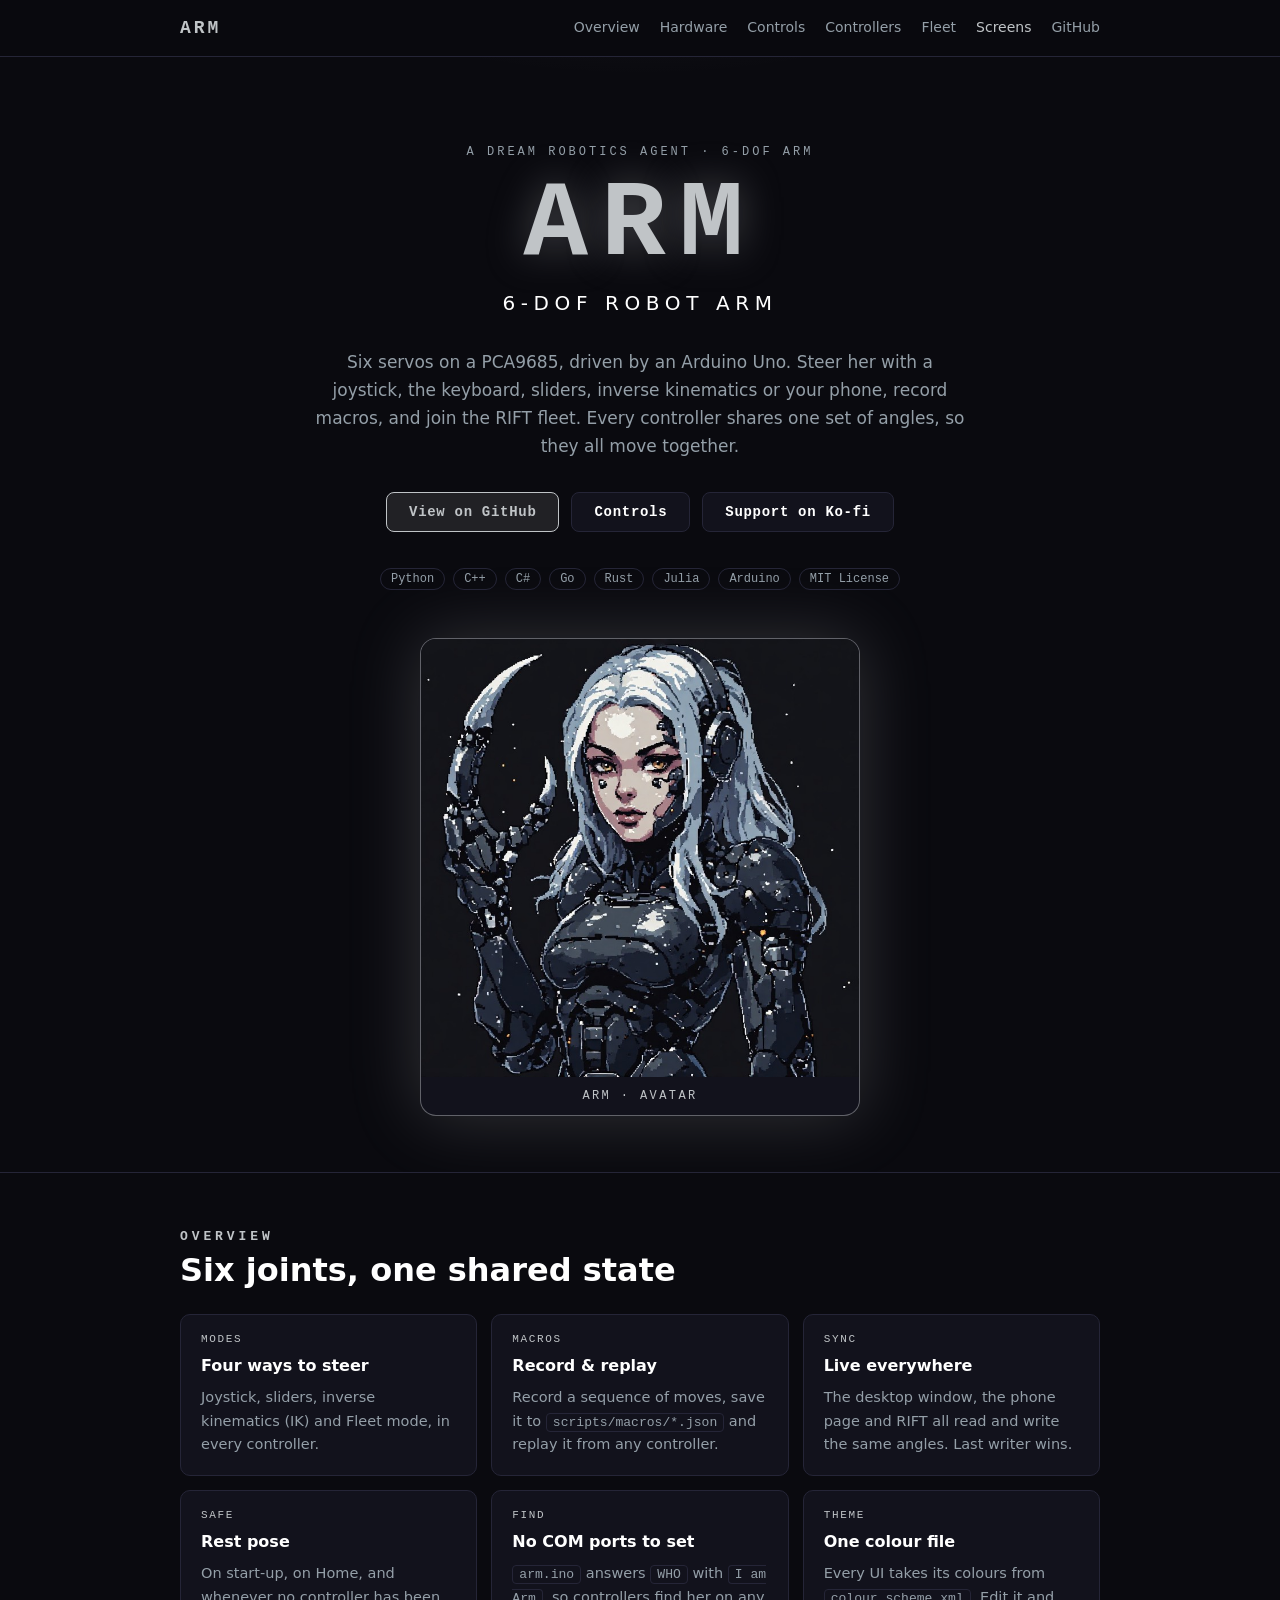
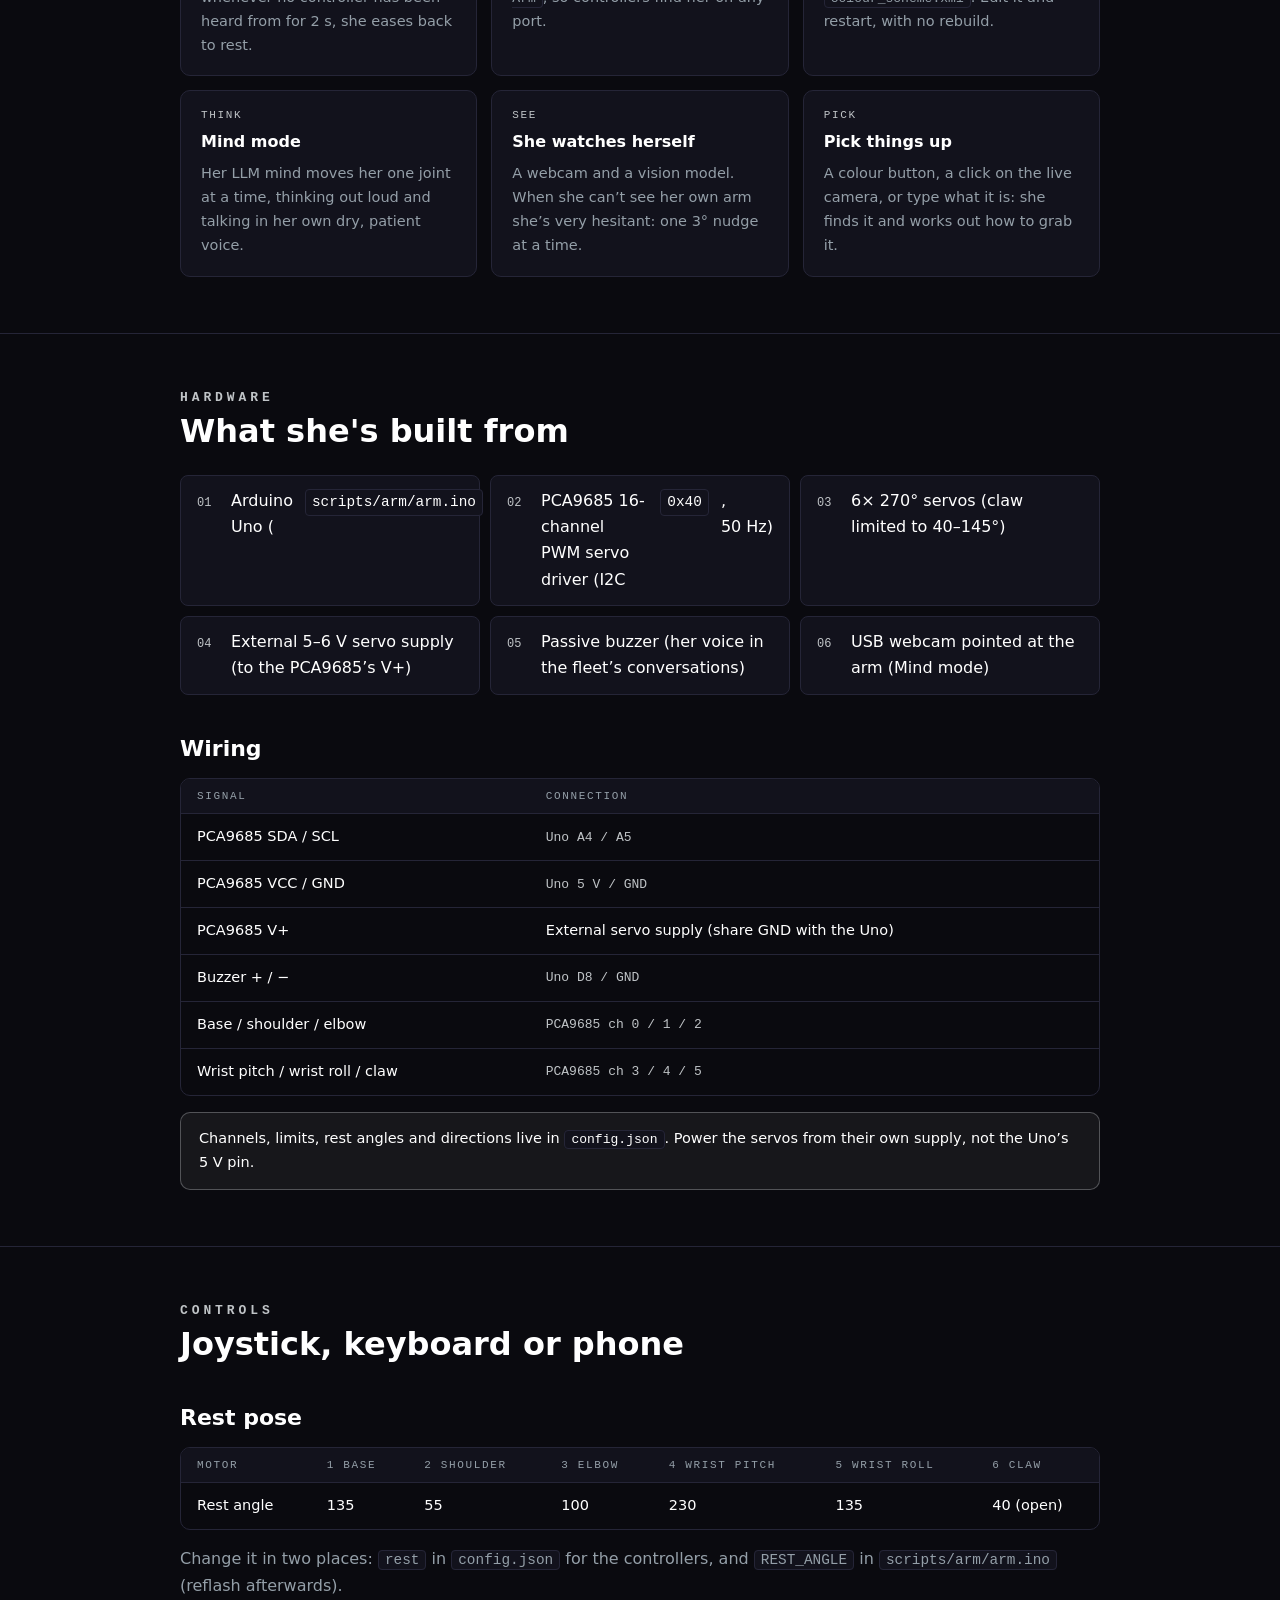
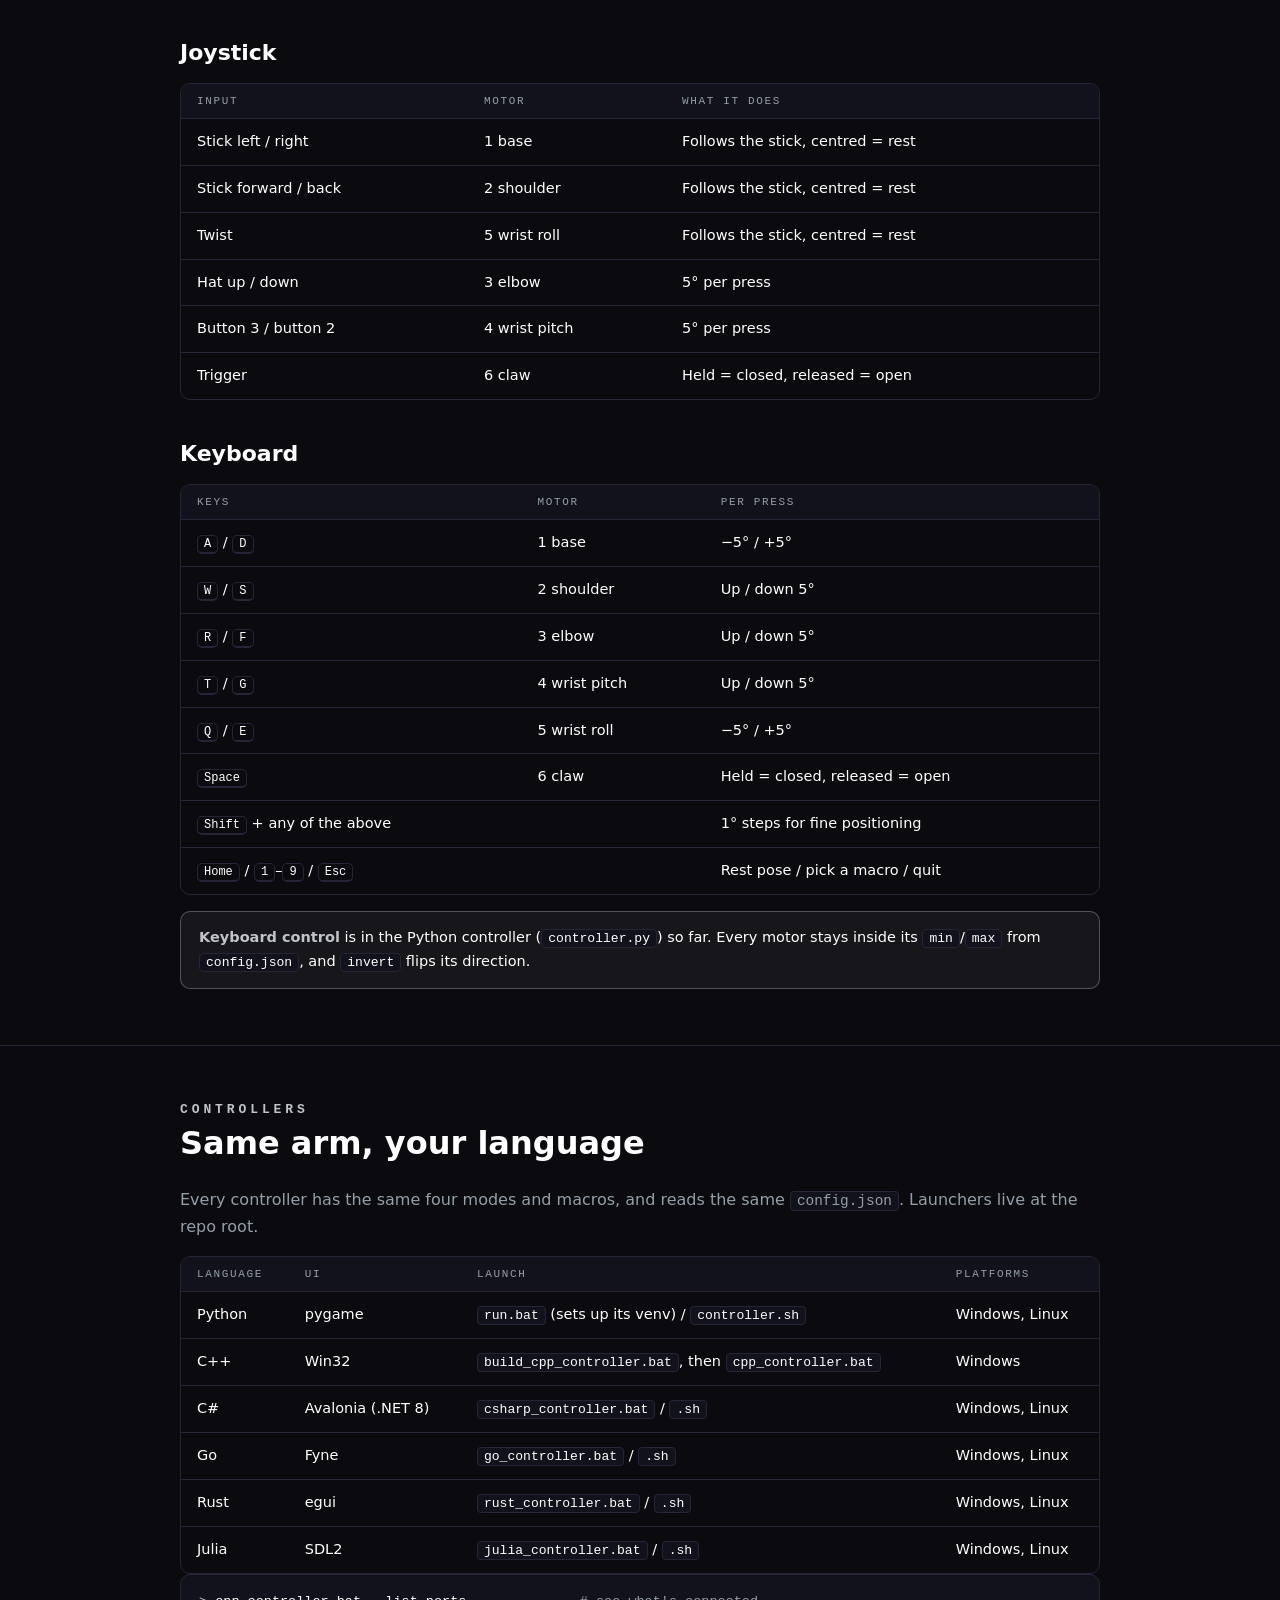
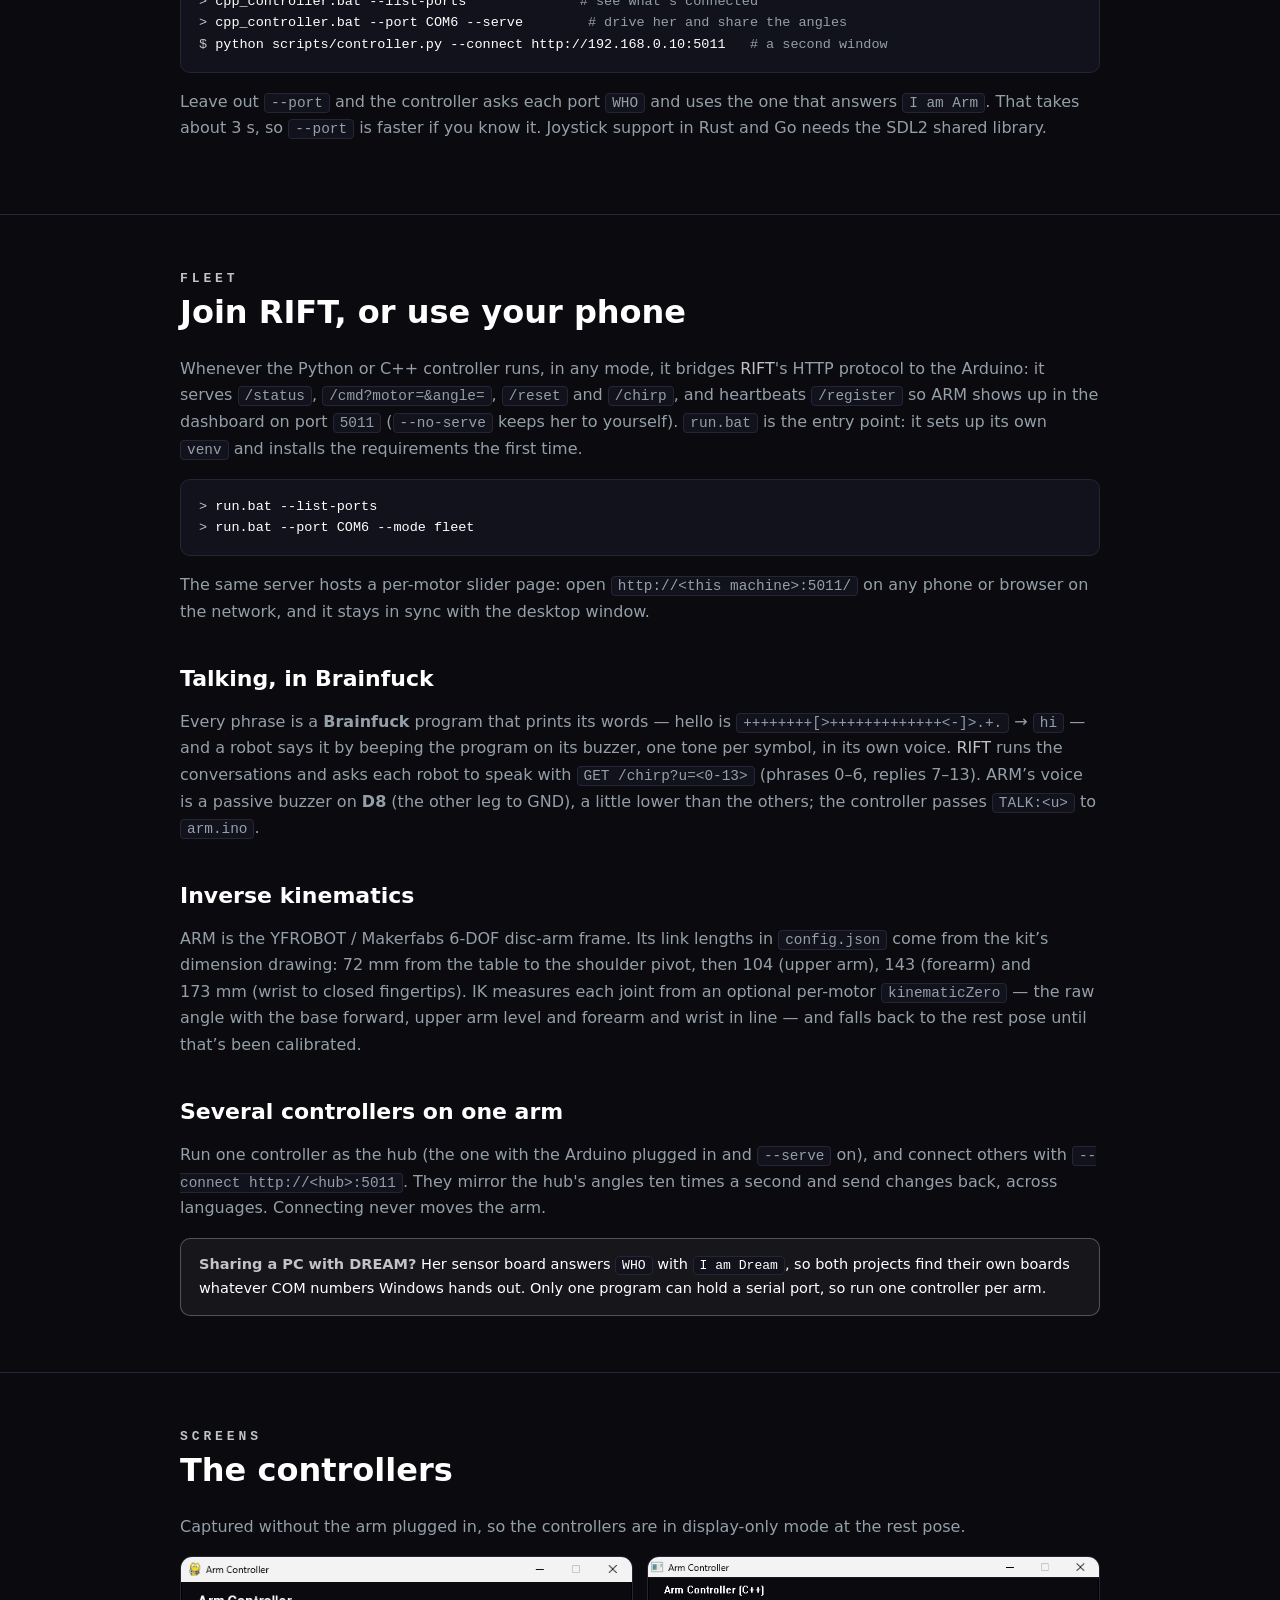
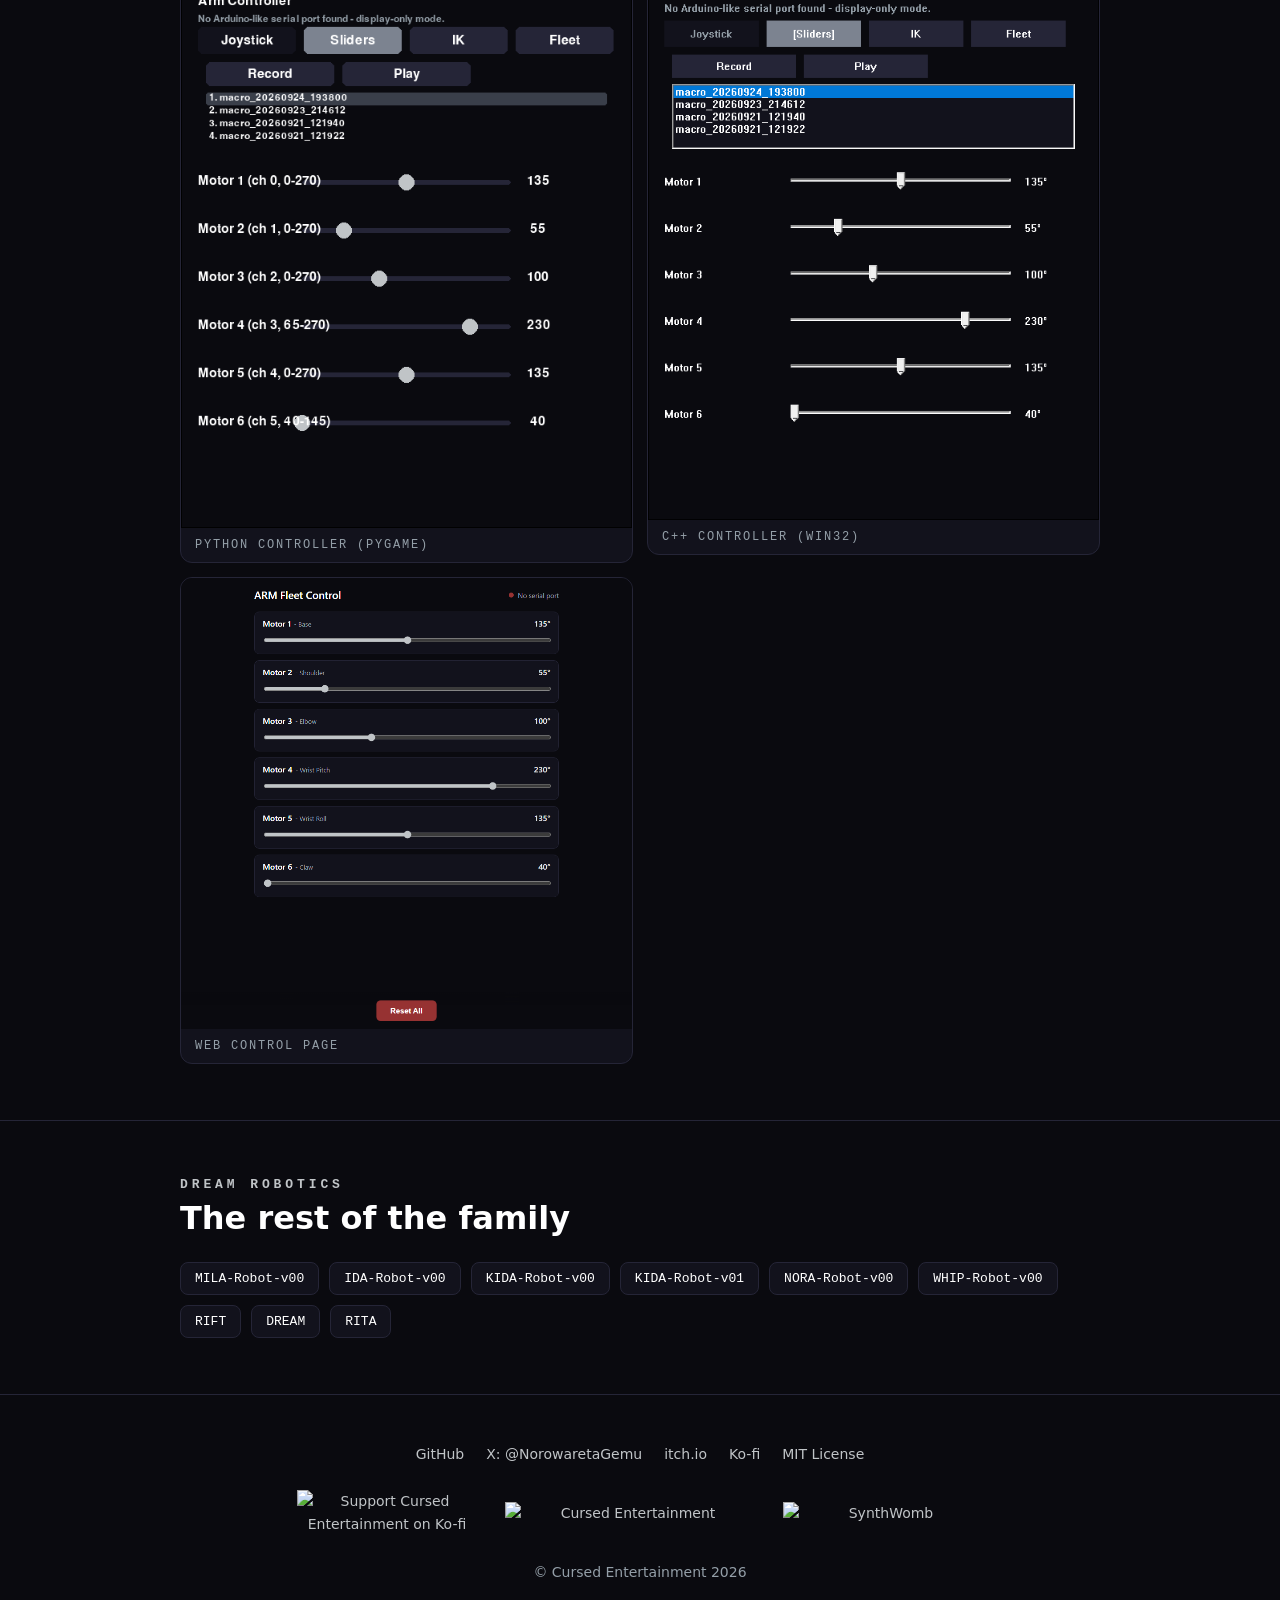
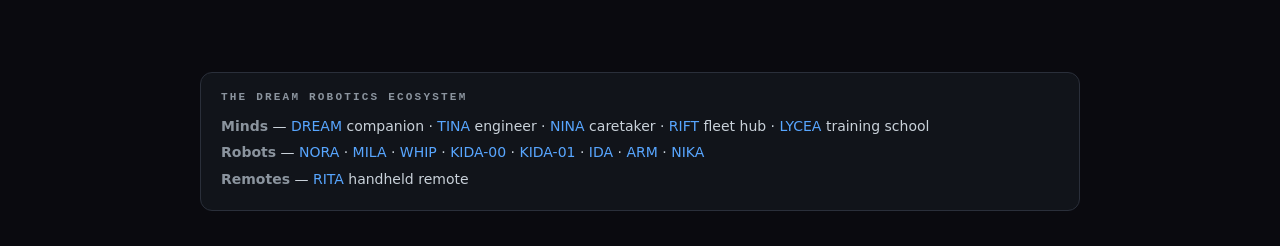
==== index.html @ 2fc36a2f "Ecosystem block: no Tools line (CRUSH, Image-Generator, GloriosaAI, SynthWomb, PyVitals aren't DREAM" ====
<!DOCTYPE html>
<html lang="en">
<head>
<meta charset="utf-8">
<meta name="viewport" content="width=device-width, initial-scale=1">
<title>ARM — 6-DOF Robot Arm</title>
<meta name="description" content="ARM is a 6-DOF robot arm from the DREAM Robotics ecosystem, driven by an Arduino and a PCA9685, with joystick, keyboard, slider, IK and web control, macros, and controllers in Python, C++, C#, Go, Rust and Julia.">
<meta name="color-scheme" content="dark">
<meta property="og:title" content="ARM — 6-DOF Robot Arm">
<meta property="og:description" content="A 6-DOF robot arm with joystick, web and fleet control and controllers in six languages.">
<meta property="og:type" content="website">
<meta property="og:image" content="images/arm_avatar.jpg">
<link rel="icon" href="site/favicon.ico" sizes="any">
<link rel="apple-touch-icon" href="site/apple-touch-icon.png">
<link rel="stylesheet" href="site/style.css">
<script src="site/site.js" defer></script>
</head>
<body>

<nav aria-label="Primary">
  <div class="wrap">
    <a class="brand" href="#top">ARM</a>
    <ul>
      <li><a href="#overview">Overview</a></li>
      <li><a href="#hardware">Hardware</a></li>
      <li><a href="#controls">Controls</a></li>
      <li><a href="#controllers">Controllers</a></li>
      <li><a href="#fleet">Fleet</a></li>
      <li><a href="#screens">Screens</a></li>
      <li><a href="https://github.com/CursedPrograms/ARM-Robot-v01">GitHub</a></li>
    </ul>
  </div>
</nav>

<header class="hero" id="top">
  <div class="wrap">
    <div class="eyebrow">A DREAM Robotics Agent &middot; 6-DOF Arm</div>
    <h1>ARM</h1>
    <p class="tagline">6-DOF Robot Arm</p>
    <p class="lede">Six servos on a PCA9685, driven by an Arduino Uno. Steer her with a joystick, the keyboard, sliders, inverse kinematics or your phone, record macros, and join the RIFT fleet. Every controller shares one set of angles, so they all move together.</p>
    <div class="cta">
      <a class="btn primary" href="https://github.com/CursedPrograms/ARM-Robot-v01">View on GitHub</a>
      <a class="btn" href="#controls">Controls</a>
      <a class="btn" href="https://ko-fi.com/cursedentertainment">Support on Ko-fi</a>
    </div>
    <div class="tags" aria-label="Technologies">
      <span class="tag">Python</span>
      <span class="tag">C++</span>
      <span class="tag">C#</span>
      <span class="tag">Go</span>
      <span class="tag">Rust</span>
      <span class="tag">Julia</span>
      <span class="tag">Arduino</span>
      <span class="tag">MIT License</span>
    </div>
    <figure class="avatar">
      <img src="images/arm_avatar.jpg" alt="ARM's avatar: a human representation of the robot" width="768" height="768">
      <figcaption>ARM &middot; avatar</figcaption>
    </figure>
  </div>
</header>

<main>

<section id="overview">
  <div class="wrap">
    <h2>Overview</h2>
    <h3 class="title">Six joints, one shared state</h3>
    <div class="grid cols-3">
      <div class="card">
        <span class="k">Modes</span>
        <h4>Four ways to steer</h4>
        <p>Joystick, sliders, inverse kinematics (IK) and Fleet mode, in every controller.</p>
      </div>
      <div class="card">
        <span class="k">Macros</span>
        <h4>Record &amp; replay</h4>
        <p>Record a sequence of moves, save it to <code>scripts/macros/*.json</code> and replay it from any controller.</p>
      </div>
      <div class="card">
        <span class="k">Sync</span>
        <h4>Live everywhere</h4>
        <p>The desktop window, the phone page and RIFT all read and write the same angles. Last writer wins.</p>
      </div>
      <div class="card">
        <span class="k">Safe</span>
        <h4>Rest pose</h4>
        <p>On start-up, on Home, and whenever no controller has been heard from for 2&nbsp;s, she eases back to rest.</p>
      </div>
      <div class="card">
        <span class="k">Find</span>
        <h4>No COM ports to set</h4>
        <p><code>arm.ino</code> answers <code>WHO</code> with <code>I am Arm</code>, so controllers find her on any port.</p>
      </div>
      <div class="card">
        <span class="k">Theme</span>
        <h4>One colour file</h4>
        <p>Every UI takes its colours from <code>colour_scheme.xml</code>. Edit it and restart, with no rebuild.</p>
      </div>
      <div class="card">
        <span class="k">Think</span>
        <h4>Mind mode</h4>
        <p>Her LLM mind moves her one joint at a time, thinking out loud and talking in her own dry, patient voice.</p>
      </div>
      <div class="card">
        <span class="k">See</span>
        <h4>She watches herself</h4>
        <p>A webcam and a vision model. When she can&rsquo;t see her own arm she&rsquo;s very hesitant: one 3&deg; nudge at a time.</p>
      </div>
      <div class="card">
        <span class="k">Pick</span>
        <h4>Pick things up</h4>
        <p>A colour button, a click on the live camera, or type what it is: she finds it and works out how to grab it.</p>
      </div>
    </div>
  </div>
</section>

<section id="hardware">
  <div class="wrap">
    <h2>Hardware</h2>
    <h3 class="title">What she's built from</h3>
    <ol class="parts">
      <li><span class="n">01</span> Arduino Uno (<code>scripts/arm/arm.ino</code>, 115200 baud)</li>
      <li><span class="n">02</span> PCA9685 16-channel PWM servo driver (I2C <code>0x40</code>, 50&nbsp;Hz)</li>
      <li><span class="n">03</span> 6&times; 270&deg; servos (claw limited to 40&ndash;145&deg;)</li>
      <li><span class="n">04</span> External 5&ndash;6&nbsp;V servo supply (to the PCA9685&rsquo;s V+)</li>
      <li><span class="n">05</span> Passive buzzer (her voice in the fleet&rsquo;s conversations)</li>
      <li><span class="n">06</span> USB webcam pointed at the arm (Mind mode)</li>
    </ol>
    <h3 class="sub">Wiring</h3>
    <div class="table-wrap">
      <table>
        <thead><tr><th>Signal</th><th>Connection</th></tr></thead>
        <tbody>
          <tr><td>PCA9685 SDA / SCL</td><td class="mono">Uno A4 / A5</td></tr>
          <tr><td>PCA9685 VCC / GND</td><td class="mono">Uno 5&nbsp;V / GND</td></tr>
          <tr><td>PCA9685 V+</td><td>External servo supply (share GND with the Uno)</td></tr>
          <tr><td>Buzzer + / &minus;</td><td class="mono">Uno D8 / GND</td></tr>
          <tr><td>Base / shoulder / elbow</td><td class="mono">PCA9685 ch 0 / 1 / 2</td></tr>
          <tr><td>Wrist pitch / wrist roll / claw</td><td class="mono">PCA9685 ch 3 / 4 / 5</td></tr>
        </tbody>
      </table>
    </div>
    <p class="note">Channels, limits, rest angles and directions live in <code>config.json</code>. Power the servos from their own supply, not the Uno&rsquo;s 5&nbsp;V pin.</p>
  </div>
</section>

<section id="controls">
  <div class="wrap">
    <h2>Controls</h2>
    <h3 class="title">Joystick, keyboard or phone</h3>
    <h3 class="sub">Rest pose</h3>
    <div class="table-wrap">
      <table>
        <thead><tr><th>Motor</th><th>1 base</th><th>2 shoulder</th><th>3 elbow</th><th>4 wrist pitch</th><th>5 wrist roll</th><th>6 claw</th></tr></thead>
        <tbody>
          <tr><td>Rest angle</td><td>135</td><td>55</td><td>100</td><td>230</td><td>135</td><td>40 (open)</td></tr>
        </tbody>
      </table>
    </div>
    <p class="muted spaced">Change it in two places: <code>rest</code> in <code>config.json</code> for the controllers, and <code>REST_ANGLE</code> in <code>scripts/arm/arm.ino</code> (reflash afterwards).</p>
    <h3 class="sub">Joystick</h3>
    <div class="table-wrap">
      <table>
        <thead><tr><th>Input</th><th>Motor</th><th>What it does</th></tr></thead>
        <tbody>
          <tr><td>Stick left / right</td><td>1 base</td><td>Follows the stick, centred = rest</td></tr>
          <tr><td>Stick forward / back</td><td>2 shoulder</td><td>Follows the stick, centred = rest</td></tr>
          <tr><td>Twist</td><td>5 wrist roll</td><td>Follows the stick, centred = rest</td></tr>
          <tr><td>Hat up / down</td><td>3 elbow</td><td>5&deg; per press</td></tr>
          <tr><td>Button 3 / button 2</td><td>4 wrist pitch</td><td>5&deg; per press</td></tr>
          <tr><td>Trigger</td><td>6 claw</td><td>Held = closed, released = open</td></tr>
        </tbody>
      </table>
    </div>
    <h3 class="sub">Keyboard</h3>
    <div class="table-wrap">
      <table>
        <thead><tr><th>Keys</th><th>Motor</th><th>Per press</th></tr></thead>
        <tbody>
          <tr><td><kbd>A</kbd> / <kbd>D</kbd></td><td>1 base</td><td>&minus;5&deg; / +5&deg;</td></tr>
          <tr><td><kbd>W</kbd> / <kbd>S</kbd></td><td>2 shoulder</td><td>Up / down 5&deg;</td></tr>
          <tr><td><kbd>R</kbd> / <kbd>F</kbd></td><td>3 elbow</td><td>Up / down 5&deg;</td></tr>
          <tr><td><kbd>T</kbd> / <kbd>G</kbd></td><td>4 wrist pitch</td><td>Up / down 5&deg;</td></tr>
          <tr><td><kbd>Q</kbd> / <kbd>E</kbd></td><td>5 wrist roll</td><td>&minus;5&deg; / +5&deg;</td></tr>
          <tr><td><kbd>Space</kbd></td><td>6 claw</td><td>Held = closed, released = open</td></tr>
          <tr><td><kbd>Shift</kbd> + any of the above</td><td></td><td>1&deg; steps for fine positioning</td></tr>
          <tr><td><kbd>Home</kbd> / <kbd>1</kbd>&ndash;<kbd>9</kbd> / <kbd>Esc</kbd></td><td></td><td>Rest pose / pick a macro / quit</td></tr>
        </tbody>
      </table>
    </div>
    <p class="note"><strong>Keyboard control</strong> is in the Python controller (<code>controller.py</code>) so far. Every motor stays inside its <code>min</code>/<code>max</code> from <code>config.json</code>, and <code>invert</code> flips its direction.</p>
  </div>
</section>

<section id="controllers">
  <div class="wrap">
    <h2>Controllers</h2>
    <h3 class="title">Same arm, your language</h3>
    <p class="muted">Every controller has the same four modes and macros, and reads the same <code>config.json</code>. Launchers live at the repo root.</p>
    <div class="table-wrap">
      <table>
        <thead><tr><th>Language</th><th>UI</th><th>Launch</th><th>Platforms</th></tr></thead>
        <tbody>
          <tr><td>Python</td><td>pygame</td><td><code>run.bat</code> (sets up its venv) / <code>controller.sh</code></td><td>Windows, Linux</td></tr>
          <tr><td>C++</td><td>Win32</td><td><code>build_cpp_controller.bat</code>, then <code>cpp_controller.bat</code></td><td>Windows</td></tr>
          <tr><td>C#</td><td>Avalonia (.NET 8)</td><td><code>csharp_controller.bat</code> / <code>.sh</code></td><td>Windows, Linux</td></tr>
          <tr><td>Go</td><td>Fyne</td><td><code>go_controller.bat</code> / <code>.sh</code></td><td>Windows, Linux</td></tr>
          <tr><td>Rust</td><td>egui</td><td><code>rust_controller.bat</code> / <code>.sh</code></td><td>Windows, Linux</td></tr>
          <tr><td>Julia</td><td>SDL2</td><td><code>julia_controller.bat</code> / <code>.sh</code></td><td>Windows, Linux</td></tr>
        </tbody>
      </table>
    </div>
<pre><span class="p">&gt;</span> cpp_controller.bat --list-ports              <span class="c"># see what's connected</span>
<span class="p">&gt;</span> cpp_controller.bat --port COM6 --serve        <span class="c"># drive her and share the angles</span>
<span class="p">$</span> python scripts/controller.py --connect http://192.168.0.10:5011   <span class="c"># a second window</span></pre>
    <p class="muted">Leave out <code>--port</code> and the controller asks each port <code>WHO</code> and uses the one that answers <code>I am Arm</code>. That takes about 3&nbsp;s, so <code>--port</code> is faster if you know it. Joystick support in Rust and Go needs the SDL2 shared library.</p>
  </div>
</section>

<section id="fleet">
  <div class="wrap">
    <h2>Fleet</h2>
    <h3 class="title">Join RIFT, or use your phone</h3>
    <p class="muted">Whenever the Python or C++ controller runs, in any mode, it bridges <a href="https://github.com/CursedPrograms/RIFT">RIFT</a>'s HTTP protocol to the Arduino: it serves <code>/status</code>, <code>/cmd?motor=&amp;angle=</code>, <code>/reset</code> and <code>/chirp</code>, and heartbeats <code>/register</code> so ARM shows up in the dashboard on port <code>5011</code> (<code>--no-serve</code> keeps her to yourself). <code>run.bat</code> is the entry point: it sets up its own <code>venv</code> and installs the requirements the first time.</p>
<pre><span class="p">&gt;</span> run.bat --list-ports
<span class="p">&gt;</span> run.bat --port COM6 --mode fleet</pre>
    <p class="muted">The same server hosts a per-motor slider page: open <code>http://&lt;this machine&gt;:5011/</code> on any phone or browser on the network, and it stays in sync with the desktop window.</p>
    <h3 class="sub">Talking, in Brainfuck</h3>
    <p class="muted">Every phrase is a <strong>Brainfuck</strong> program that prints its words &mdash; hello is <code>++++++++[&gt;+++++++++++++&lt;-]&gt;.+.</code> &rarr; <code>hi</code> &mdash; and a robot says it by beeping the program on its buzzer, one tone per symbol, in its own voice. <a href="https://cursedprograms.github.io/RIFT/">RIFT</a> runs the conversations and asks each robot to speak with <code>GET /chirp?u=&lt;0-13&gt;</code> (phrases 0&ndash;6, replies 7&ndash;13). ARM&rsquo;s voice is a passive buzzer on <strong>D8</strong> (the other leg to GND), a little lower than the others; the controller passes <code>TALK:&lt;u&gt;</code> to <code>arm.ino</code>.</p>

    <h3 class="sub">Inverse kinematics</h3>
    <p class="muted">ARM is the YFROBOT / Makerfabs 6-DOF disc-arm frame. Its link lengths in <code>config.json</code> come from the kit&rsquo;s dimension drawing: 72&nbsp;mm from the table to the shoulder pivot, then 104 (upper arm), 143 (forearm) and 173&nbsp;mm (wrist to closed fingertips). IK measures each joint from an optional per-motor <code>kinematicZero</code> &mdash; the raw angle with the base forward, upper arm level and forearm and wrist in line &mdash; and falls back to the rest pose until that&rsquo;s been calibrated.</p>
    <h3 class="sub">Several controllers on one arm</h3>
    <p class="muted">Run one controller as the hub (the one with the Arduino plugged in and <code>--serve</code> on), and connect others with <code>--connect http://&lt;hub&gt;:5011</code>. They mirror the hub's angles ten times a second and send changes back, across languages. Connecting never moves the arm.</p>
    <p class="note"><strong>Sharing a PC with DREAM?</strong> Her sensor board answers <code>WHO</code> with <code>I am Dream</code>, so both projects find their own boards whatever COM numbers Windows hands out. Only one program can hold a serial port, so run one controller per arm.</p>
  </div>
</section>

<section id="screens">
  <div class="wrap">
    <h2>Screens</h2>
    <h3 class="title">The controllers</h3>
    <p class="muted">Captured without the arm plugged in, so the controllers are in display-only mode at the rest pose.</p>
    <div class="screens">
      <figure class="shot">
        <img src="images/screenshots/controller-python.png" alt="ARM's Python controller with motor sliders and macros" width="562" height="712" loading="lazy">
        <figcaption>Python controller (pygame)</figcaption>
      </figure>
      <figure class="shot">
        <img src="images/screenshots/controller-cpp.png" alt="ARM's C++ controller with motor sliders and macros" width="582" height="727" loading="lazy">
        <figcaption>C++ controller (Win32)</figcaption>
      </figure>
      <figure class="shot">
        <img src="images/screenshots/web-control.png" alt="ARM's web control page with a slider per motor" width="900" height="900" loading="lazy">
        <figcaption>Web control page</figcaption>
      </figure>
    </div>
  </div>
</section>

<section id="related">
  <div class="wrap">
    <h2>DREAM Robotics</h2>
    <h3 class="title">The rest of the family</h3>
    <div class="related">
      <a href="https://github.com/CursedPrograms/MILA-Robot-v00">MILA-Robot-v00</a>
      <a href="https://github.com/CursedPrograms/IDA-Robot-v00">IDA-Robot-v00</a>
      <a href="https://github.com/CursedPrograms/KIDA-Robot-v00">KIDA-Robot-v00</a>
      <a href="https://github.com/CursedPrograms/KIDA-Robot-v01">KIDA-Robot-v01</a>
      <a href="https://github.com/CursedPrograms/NORA-Robot-v00">NORA-Robot-v00</a>
      <a href="https://github.com/CursedPrograms/WHIP-Robot-v00">WHIP-Robot-v00</a>
      <a href="https://github.com/CursedPrograms/RIFT">RIFT</a>
      <a href="https://github.com/CursedPrograms/DREAM">DREAM</a>
      <a href="https://github.com/CursedPrograms/RITA">RITA</a>
    </div>
  </div>
</section>

</main>

<footer>
  <div class="wrap">
    <div class="links">
      <a href="https://github.com/CursedPrograms/ARM-Robot-v01">GitHub</a>
      <a href="https://x.com/NorowaretaGemu">X: @NorowaretaGemu</a>
      <a href="https://cursed-entertainment.itch.io/">itch.io</a>
      <a href="https://ko-fi.com/cursedentertainment">Ko-fi</a>
      <a href="https://github.com/CursedPrograms/ARM-Robot-v01/blob/main/LICENSE">MIT License</a>
    </div>

    <div class="logos">
      <a href="https://ko-fi.com/cursedentertainment">
        <img src="https://ko-fi.com/img/githubbutton_sm.svg" alt="Support Cursed Entertainment on Ko-fi" width="180" loading="lazy">
      </a>
      <a href="https://cursed-entertainment.itch.io/">
        <img src="https://github.com/CursedPrograms/cursedentertainment/raw/main/images/logos/logo-wide-grey.png" alt="Cursed Entertainment" width="250" loading="lazy">
      </a>
      <a href="https://github.com/SynthWomb">
        <img src="https://github.com/SynthWomb/synth.womb/blob/main/logos/synthwomb07.png?raw=true" alt="SynthWomb" width="200" loading="lazy">
      </a>
    </div>

    <div>&copy; Cursed Entertainment 2026</div>
  </div>
</footer>

<!-- DREAM-ECOSYSTEM:START -->
<section class="eco">
  <div class="eco-title">The DREAM Robotics ecosystem</div>
  <div><strong>Minds</strong> — <a href="https://github.com/CursedPrograms/DREAM">DREAM</a> companion · <a href="https://github.com/CursedPrograms/TINA">TINA</a> engineer · <a href="https://github.com/CursedPrograms/NINA">NINA</a> caretaker · <a href="https://github.com/CursedPrograms/RIFT">RIFT</a> fleet hub · <a href="https://github.com/CursedPrograms/LYCEA">LYCEA</a> training school</div>
  <div><strong>Robots</strong> — <a href="https://github.com/CursedPrograms/NORA-Robot-v00">NORA</a> · <a href="https://github.com/CursedPrograms/MILA-Robot-v00">MILA</a> · <a href="https://github.com/CursedPrograms/WHIP-Robot-v00">WHIP</a> · <a href="https://github.com/CursedPrograms/KIDA-Robot-v00">KIDA-00</a> · <a href="https://github.com/CursedPrograms/KIDA-Robot-v01">KIDA-01</a> · <a href="https://github.com/CursedPrograms/IDA-Robot-v00">IDA</a> · <a href="https://github.com/CursedPrograms/ARM-Robot-v01">ARM</a> · <a href="https://github.com/CursedPrograms/NIKA-Robot-v00">NIKA</a></div>
  <div><strong>Remotes</strong> — <a href="https://github.com/CursedPrograms/RITA">RITA</a> handheld remote</div>
</section>
<!-- DREAM-ECOSYSTEM:END -->
</body>
</html>
---- site/style.css ----
/* DREAM Robotics site stylesheet. Colours come from colour_scheme.xml
   (regenerate the site after editing it); layout is shared by every robot. */
:root {
  --bg: #0A0A0F;
  --panel: #12121C;
  --border: #252537;
  --accent: #C0C4C7;
  --accent2: #7c8390;
  --green: #00ff88;
  --text: #FFFFFF;
  --sub: #949FA8;
  --glow: 192, 196, 199;
  --glow2: 124, 131, 144;
  --mono: ui-monospace, "Cascadia Code", Consolas, "SF Mono", Menlo, monospace;
  --sans: system-ui, -apple-system, "Segoe UI", Roboto, sans-serif;
}
* { box-sizing: border-box; }
html { scroll-behavior: smooth; }
body {
  margin: 0;
  background: var(--bg);
  color: var(--text);
  font: 16px/1.65 var(--sans);
  -webkit-font-smoothing: antialiased;
}
a { color: var(--accent); text-decoration: none; }
a:hover { text-decoration: underline; }
a:focus-visible, .btn:focus-visible { outline: 2px solid var(--accent); outline-offset: 3px; border-radius: 4px; }
code, pre, .mono { font-family: var(--mono); }
.wrap { max-width: 960px; margin: 0 auto; padding: 0 20px; }

/* nav */
nav {
  position: sticky; top: 0; z-index: 10;
  background: rgba(10, 10, 15, .85);
  backdrop-filter: blur(8px);
  border-bottom: 1px solid var(--border);
}
nav .wrap { display: flex; align-items: center; justify-content: space-between; height: 56px; gap: 16px; }
nav .brand { font: 700 18px var(--mono); letter-spacing: 3px; color: var(--accent); }
nav ul { display: flex; gap: 20px; list-style: none; margin: 0; padding: 0; font-size: 14px; }
nav ul a { color: var(--sub); }
nav ul a:hover { color: var(--text); text-decoration: none; }
@media (max-width: 640px) { nav ul li:not(:last-child) { display: none; } }

/* hero */
header.hero { padding: 88px 0 56px; text-align: center; position: relative; overflow: hidden; }
header.hero::before {
  content: ""; position: absolute; inset: -40% 0 auto 0; height: 520px; z-index: -1;
  background: radial-gradient(ellipse at 50% 30%, rgba(var(--glow), .16), transparent 60%),
              radial-gradient(ellipse at 75% 20%, rgba(var(--glow2), .13), transparent 55%);
}
.eyebrow { font: 12px var(--mono); letter-spacing: 3px; color: var(--sub); text-transform: uppercase; }
h1 {
  margin: 12px 0 8px;
  font: 800 clamp(56px, 12vw, 108px)/1 var(--mono);
  letter-spacing: .12em;
  color: var(--accent);
  text-shadow: 0 0 40px rgba(var(--glow), .35);
}
.tagline { font-size: clamp(15px, 2.6vw, 20px); color: var(--text); letter-spacing: .28em; text-transform: uppercase; margin: 0 0 28px; }
.lede { max-width: 660px; margin: 0 auto 32px; color: var(--sub); font-size: 17px; }
.cta { display: flex; flex-wrap: wrap; gap: 12px; justify-content: center; }
.btn {
  display: inline-block; padding: 11px 22px; border-radius: 8px;
  border: 1px solid var(--border); background: var(--panel); color: var(--text);
  font: 600 14px var(--mono); letter-spacing: .05em; transition: border-color .15s, background .15s;
}
.btn:hover { border-color: var(--accent); text-decoration: none; }
.btn.primary { background: rgba(var(--glow), .12); border-color: var(--accent); color: var(--accent); }
.tags { display: flex; flex-wrap: wrap; gap: 8px; justify-content: center; margin-top: 36px; }
.tag { font: 12px var(--mono); color: var(--sub); border: 1px solid var(--border); padding: 3px 10px; border-radius: 999px; }

/* photos */
.photos { display: grid; grid-template-columns: repeat(auto-fit, minmax(200px, 1fr)); gap: 14px; margin-top: 48px; }
.avatar { margin: 48px auto 0; max-width: 440px; background: var(--panel); border: 1px solid rgba(var(--glow), .45); border-radius: 16px; overflow: hidden; box-shadow: 0 0 70px rgba(var(--glow), .22); }
.avatar.wide { max-width: 620px; }
.avatar img { display: block; width: 100%; height: auto; }
.avatar figcaption { font: 12px var(--mono); letter-spacing: .2em; text-transform: uppercase; color: var(--accent); padding: 12px 16px; }
.photos.single { grid-template-columns: minmax(0, 380px); justify-content: center; }
.screens { display: grid; gap: 14px; grid-template-columns: repeat(auto-fill, minmax(300px, 1fr)); align-items: start; }
.screens .shot { margin: 0; }
.dot { display: inline-block; width: 10px; height: 10px; border-radius: 50%; margin-right: 8px; vertical-align: middle; }
.yes { color: var(--green); }
.no { color: #949FA8; }
nav ul a.active { color: var(--accent); }
.spaced { margin-top: 16px; }
.shot.narrow { max-width: 320px; }
.dot.red { background: #e5484d; }
.dot.green { background: #46a758; }
.dot.yellow { background: #f5d90a; }
.dot.blue { background: #3e63dd; }

/* error pages (404 / 500) */
.error { padding: 88px 0 72px; text-align: center; position: relative; overflow: hidden; }
.error::before {
  content: ""; position: absolute; inset: -30% 0 auto 0; height: 520px; z-index: -1;
  background: radial-gradient(ellipse at 50% 30%, rgba(var(--glow), .16), transparent 60%);
}
.error .face { display: block; width: 168px; height: 168px; margin: 0 auto 28px; border-radius: 50%; object-fit: cover;
  border: 2px solid rgba(var(--glow), .55); box-shadow: 0 0 60px rgba(var(--glow), .25); }
.error .code { font: 800 clamp(88px, 20vw, 168px)/1 var(--mono); letter-spacing: .08em; color: var(--accent);
  text-shadow: 0 0 40px rgba(var(--glow), .35); margin: 0 auto 12px; max-width: none; text-align: center; text-indent: .08em; }
.error h1 { font-size: clamp(22px, 4vw, 30px); letter-spacing: normal; text-shadow: none; color: var(--text); margin: 0 0 12px; font-family: var(--sans); font-weight: 700; }
.error p { color: var(--sub); max-width: 520px; margin: 0 auto 28px; }
.error code { word-break: break-all; }
.photos figure { margin: 0; background: var(--panel); border: 1px solid var(--border); border-radius: 12px; overflow: hidden; }
.photos img { display: block; width: 100%; height: auto; aspect-ratio: 1; object-fit: cover; }
.photos figcaption { font: 12px var(--mono); letter-spacing: .15em; text-transform: uppercase; color: var(--sub); padding: 10px 14px; }
.shot { margin: 24px 0 0; background: var(--panel); border: 1px solid var(--border); border-radius: 12px; overflow: hidden; }
.shot img { display: block; width: 100%; height: auto; }
.shot figcaption { font: 12px var(--mono); letter-spacing: .15em; text-transform: uppercase; color: var(--sub); padding: 10px 14px; }

/* sections */
section { padding: 56px 0; border-top: 1px solid var(--border); }
h2 { margin: 0 0 6px; font: 700 13px var(--mono); letter-spacing: .3em; text-transform: uppercase; color: var(--accent); }
h3.title { margin: 0 0 24px; font-size: clamp(24px, 4vw, 32px); line-height: 1.25; }
h3.sub { margin: 40px 0 16px; font-size: 22px; line-height: 1.25; }
p { margin: 0 0 16px; }
.muted { color: var(--sub); }

.grid { display: grid; gap: 14px; }
.grid.cols-3 { grid-template-columns: repeat(auto-fill, minmax(260px, 1fr)); }
.grid.cols-2 { grid-template-columns: repeat(auto-fill, minmax(300px, 1fr)); }
.card { background: var(--panel); border: 1px solid var(--border); border-radius: 10px; padding: 18px 20px; }
.card h4 { margin: 0 0 6px; font-size: 16px; }
.card p { margin: 0; color: var(--sub); font-size: 14.5px; }
.card .k { font: 11px var(--mono); letter-spacing: .15em; color: var(--accent); text-transform: uppercase; margin-bottom: 8px; display: block; }

/* hardware list */
.parts { list-style: none; margin: 0; padding: 0; display: grid; gap: 10px; grid-template-columns: repeat(auto-fill, minmax(260px, 1fr)); }
.parts li {
  background: var(--panel); border: 1px solid var(--border); border-radius: 8px;
  padding: 12px 16px; display: flex; align-items: baseline; gap: 12px;
}
.parts .n { font: 12px var(--mono); color: var(--accent); min-width: 22px; }

/* modes */
.mode { border-left: 3px solid var(--accent); }
.mode:nth-child(2) { border-left-color: var(--accent2); }
.mode:nth-child(3) { border-left-color: var(--green); }
.mode:nth-child(4) { border-left-color: var(--sub); }
kbd {
  font: 12px var(--mono); background: var(--bg); border: 1px solid var(--border);
  border-bottom-width: 2px; border-radius: 5px; padding: 1px 6px; color: var(--text);
}

/* code */
pre {
  background: var(--panel); border: 1px solid var(--border); border-radius: 10px;
  padding: 16px 18px; overflow-x: auto; font-size: 13.5px; line-height: 1.6; margin: 0 0 16px;
}
pre .c { color: #949FA8; }
pre .p { color: var(--accent); user-select: none; }
:not(pre) > code { background: var(--panel); border: 1px solid var(--border); border-radius: 4px; padding: 1px 6px; font-size: .9em; }

/* steps */
ol.steps { margin: 0 0 16px; padding-left: 22px; }
ol.steps li { margin-bottom: 10px; }
ol.steps li::marker { color: var(--accent); font-family: var(--mono); }

/* callout */
.note { background: rgba(var(--glow), .07); border: 1px solid rgba(var(--glow), .35); border-radius: 10px; padding: 14px 18px; margin: 16px 0 0; font-size: 14.5px; }
.note strong { color: var(--accent); }

/* table */
.table-wrap { overflow-x: auto; border: 1px solid var(--border); border-radius: 10px; }
table { border-collapse: collapse; width: 100%; font-size: 14.5px; }
th, td { text-align: left; padding: 11px 16px; border-bottom: 1px solid var(--border); }
th { font: 11px var(--mono); letter-spacing: .15em; text-transform: uppercase; color: var(--sub); background: var(--panel); white-space: nowrap; }
tr:last-child td { border-bottom: 0; }
td.mono { color: var(--accent); font-size: 13px; white-space: nowrap; }

/* related */
.related { display: flex; flex-wrap: wrap; gap: 10px; }
.related a { font: 13px var(--mono); border: 1px solid var(--border); background: var(--panel); border-radius: 8px; padding: 8px 14px; color: var(--text); }
.related a:hover { border-color: var(--accent); text-decoration: none; }

/* footer */
footer { border-top: 1px solid var(--border); padding: 48px 0 56px; text-align: center; color: var(--sub); font-size: 14px; }
footer .logos { display: flex; flex-wrap: wrap; align-items: center; justify-content: center; gap: 28px; margin: 24px 0; }
footer .logos img { display: block; height: auto; max-width: 100%; }
footer .links { display: flex; flex-wrap: wrap; gap: 8px 22px; justify-content: center; margin-bottom: 8px; }

@media (prefers-reduced-motion: reduce) { html { scroll-behavior: auto; } .btn { transition: none; } }

/* The DREAM Robotics ecosystem links (the DREAM-ECOSYSTEM block at the end of index.html) */
section.eco { max-width: 880px; margin: 32px auto; padding: 18px 20px; border: 1px solid #2a2f3a; border-radius: 12px;
  background: #11141a; color: #c9d1d9; font-family: system-ui, Segoe UI, sans-serif; font-size: 14px; line-height: 1.9; }
section.eco .eco-title { font: 600 11px ui-monospace, Consolas, monospace; letter-spacing: .2em; text-transform: uppercase;
  color: #8b949e; margin-bottom: 10px; }
section.eco strong { color: #8b949e; }
section.eco a { color: #58a6ff; text-decoration: none; }
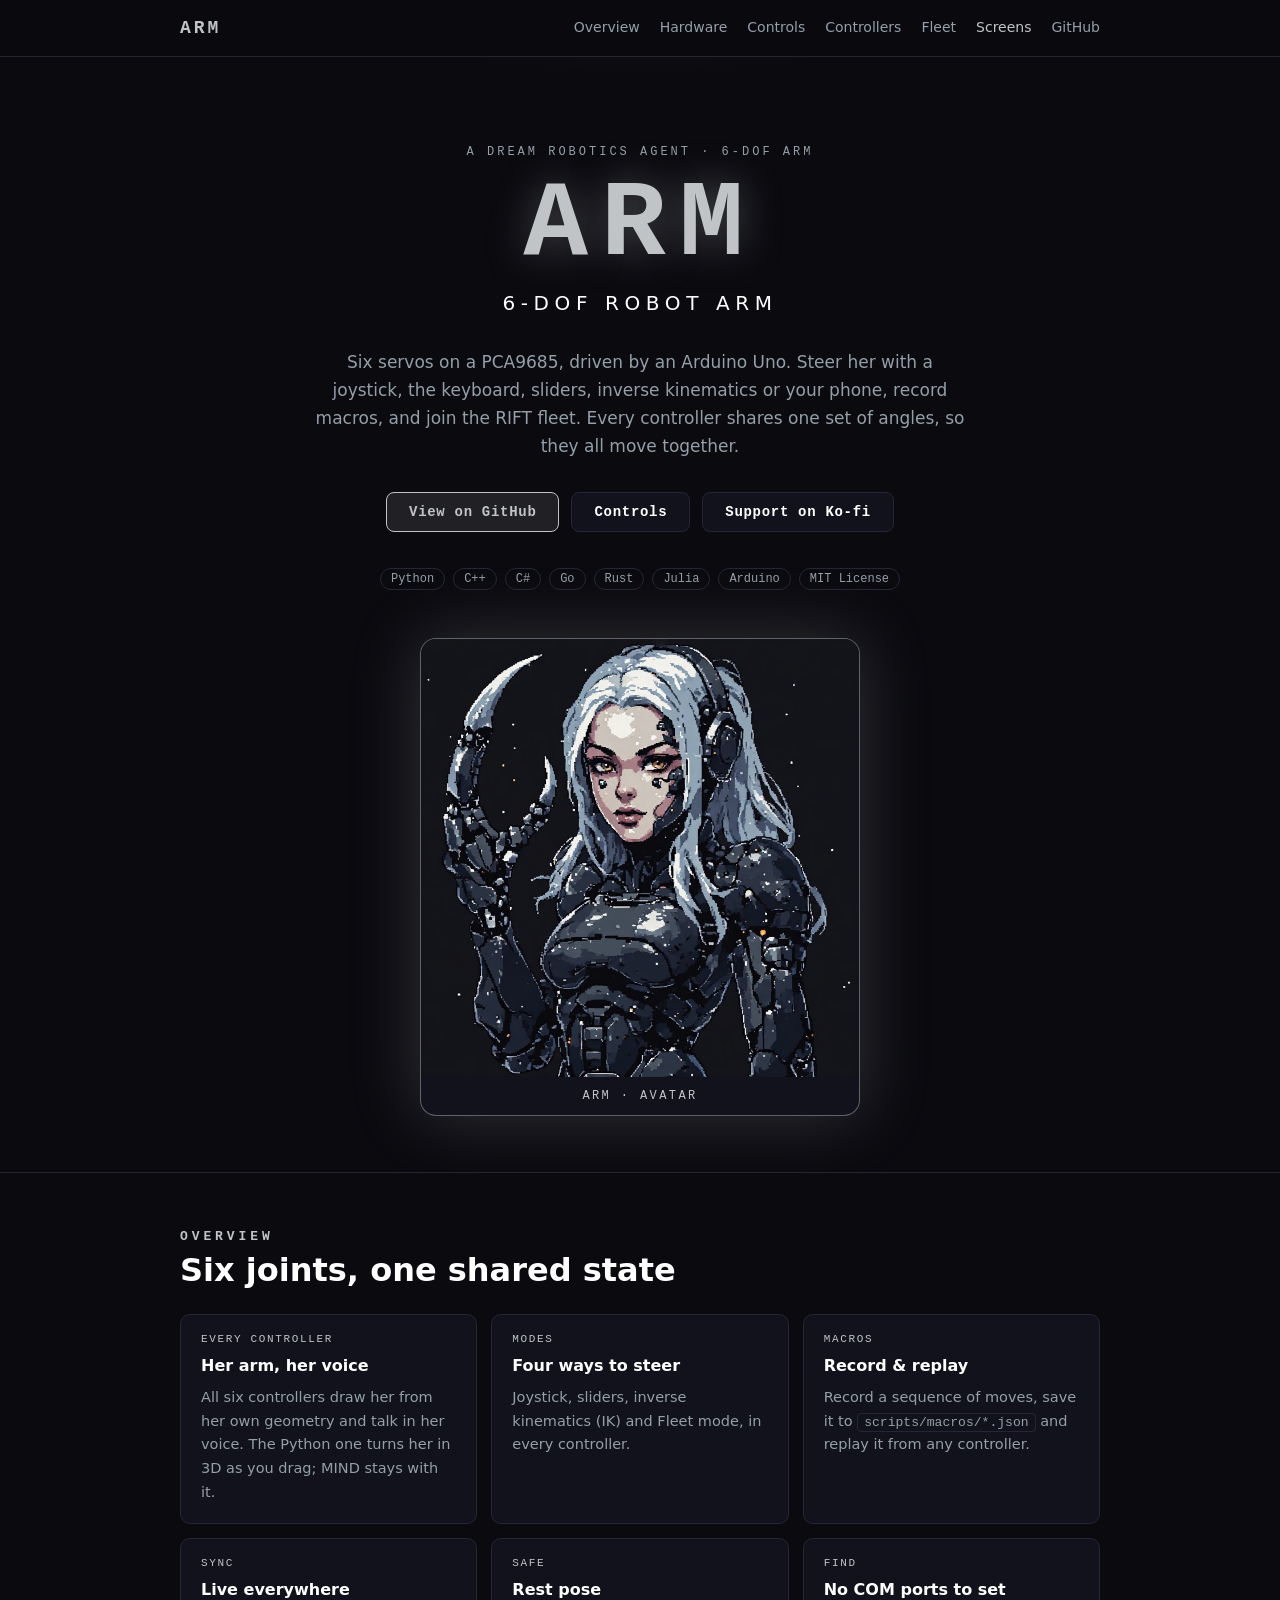
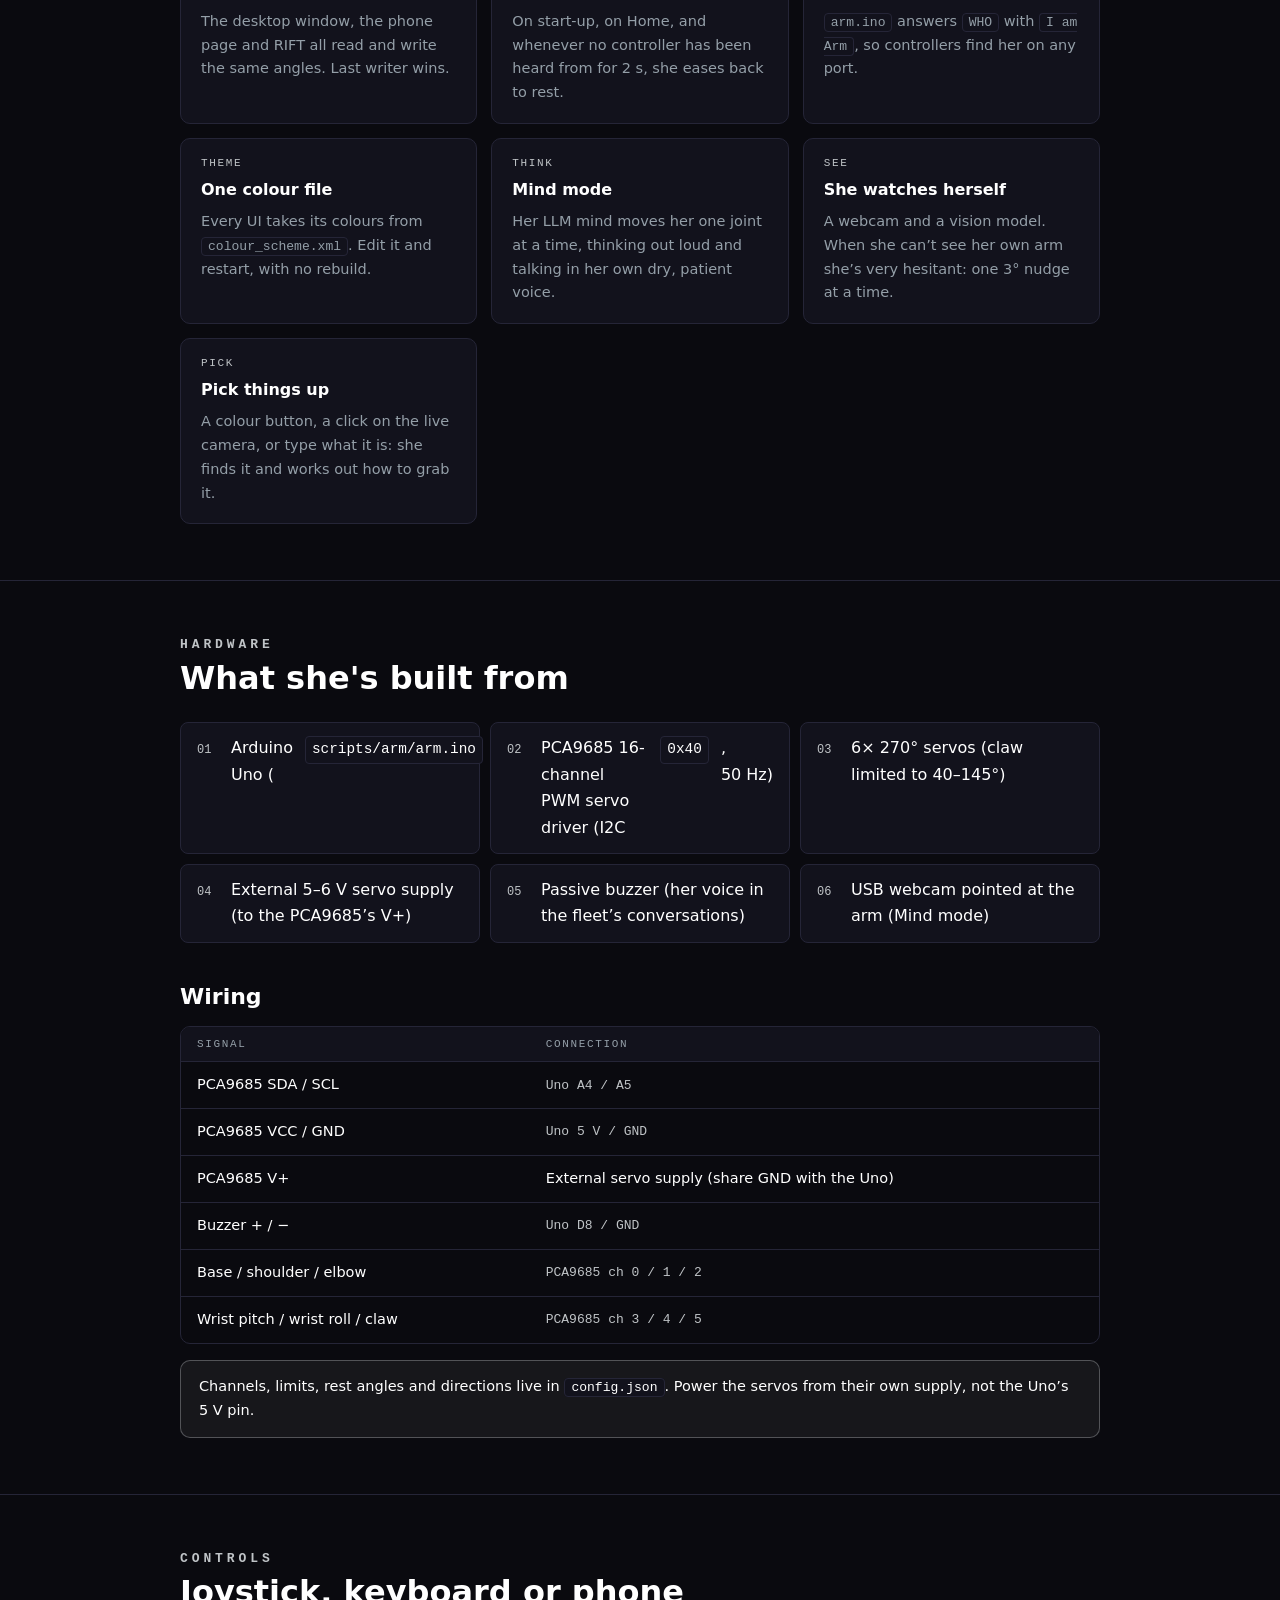
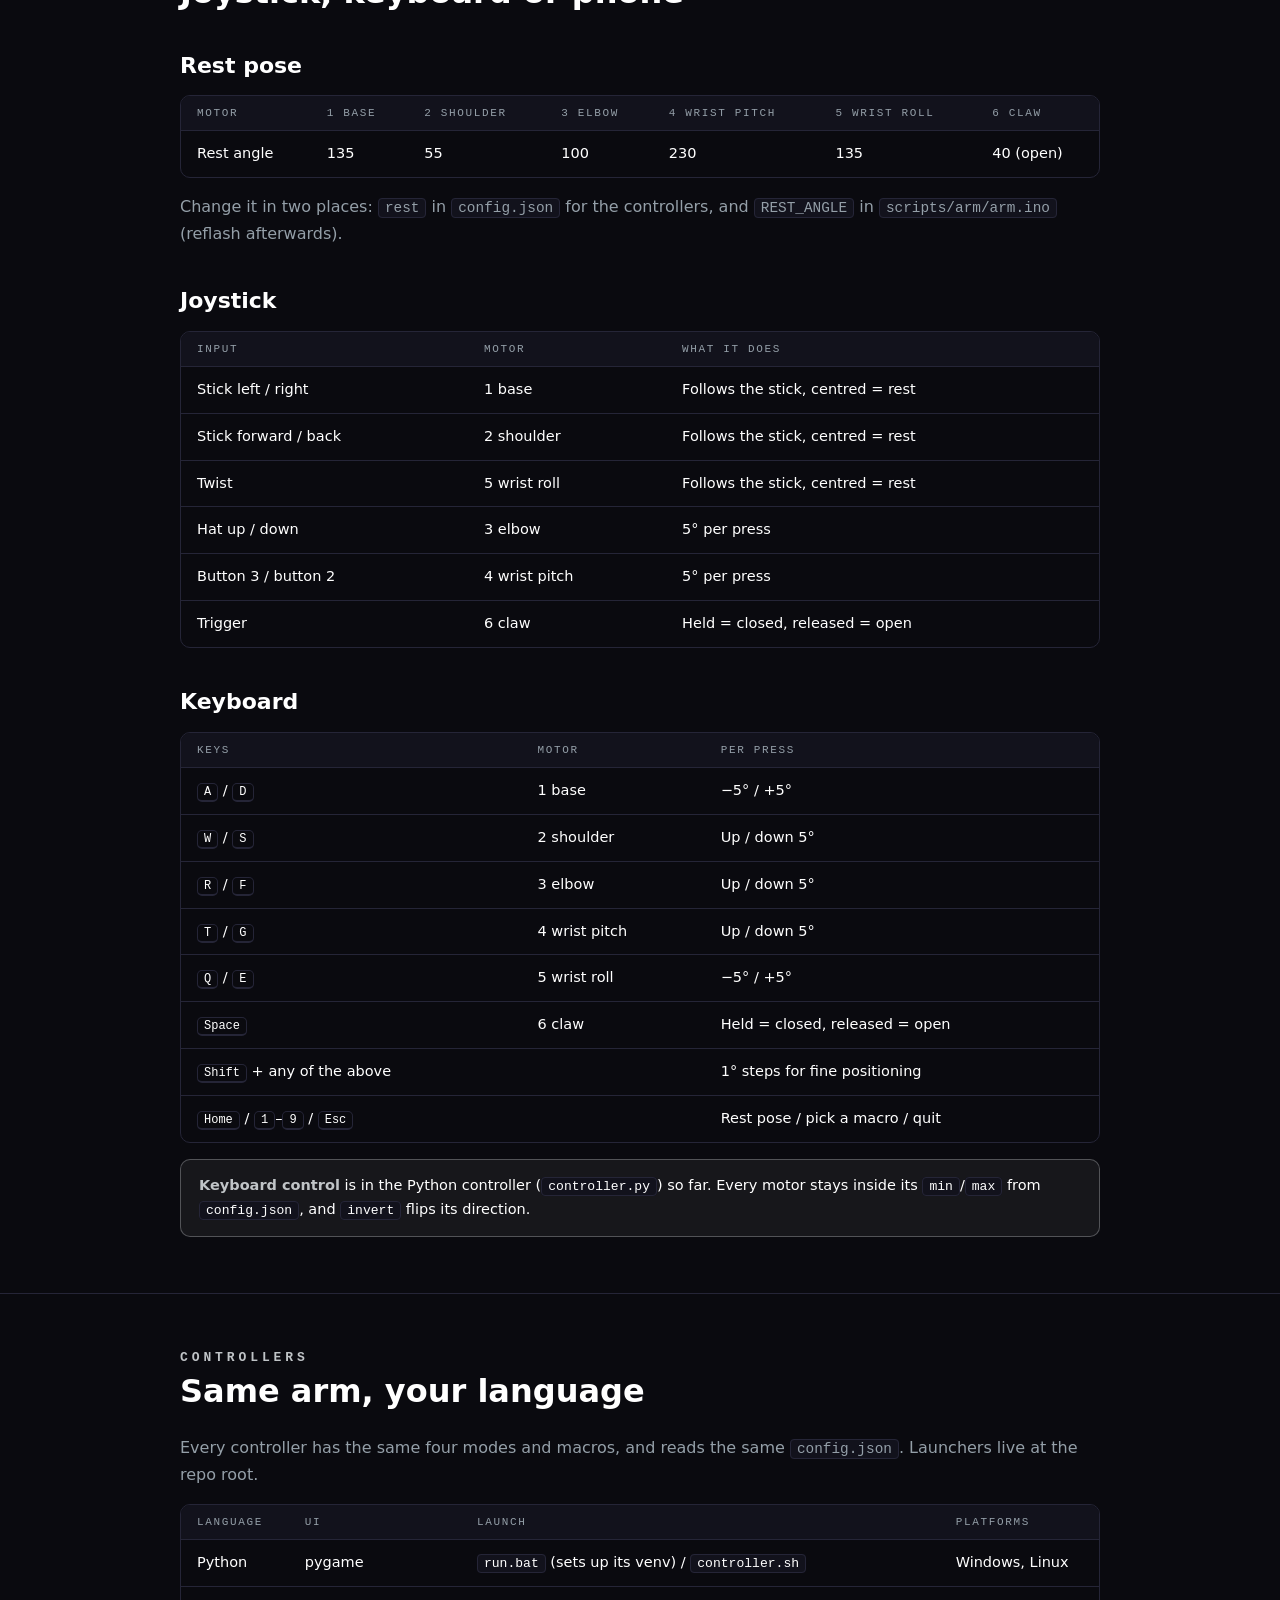
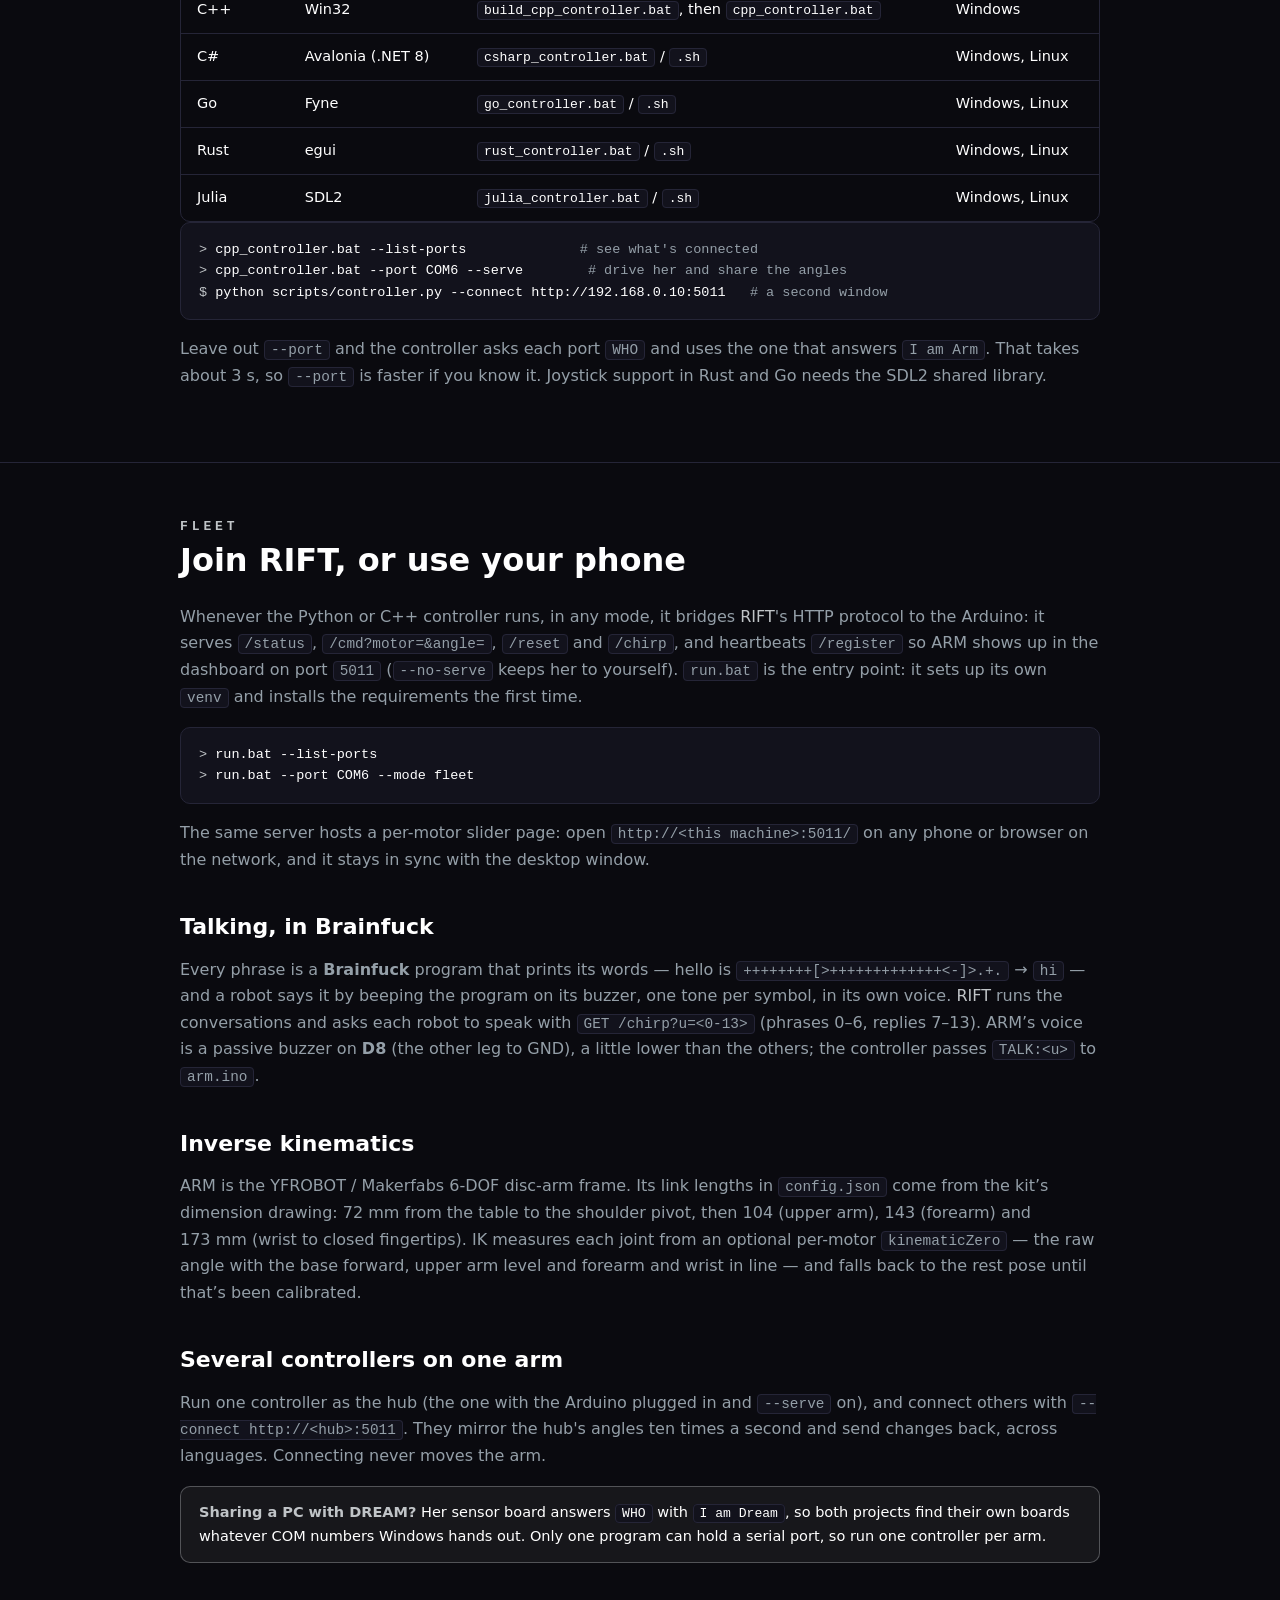
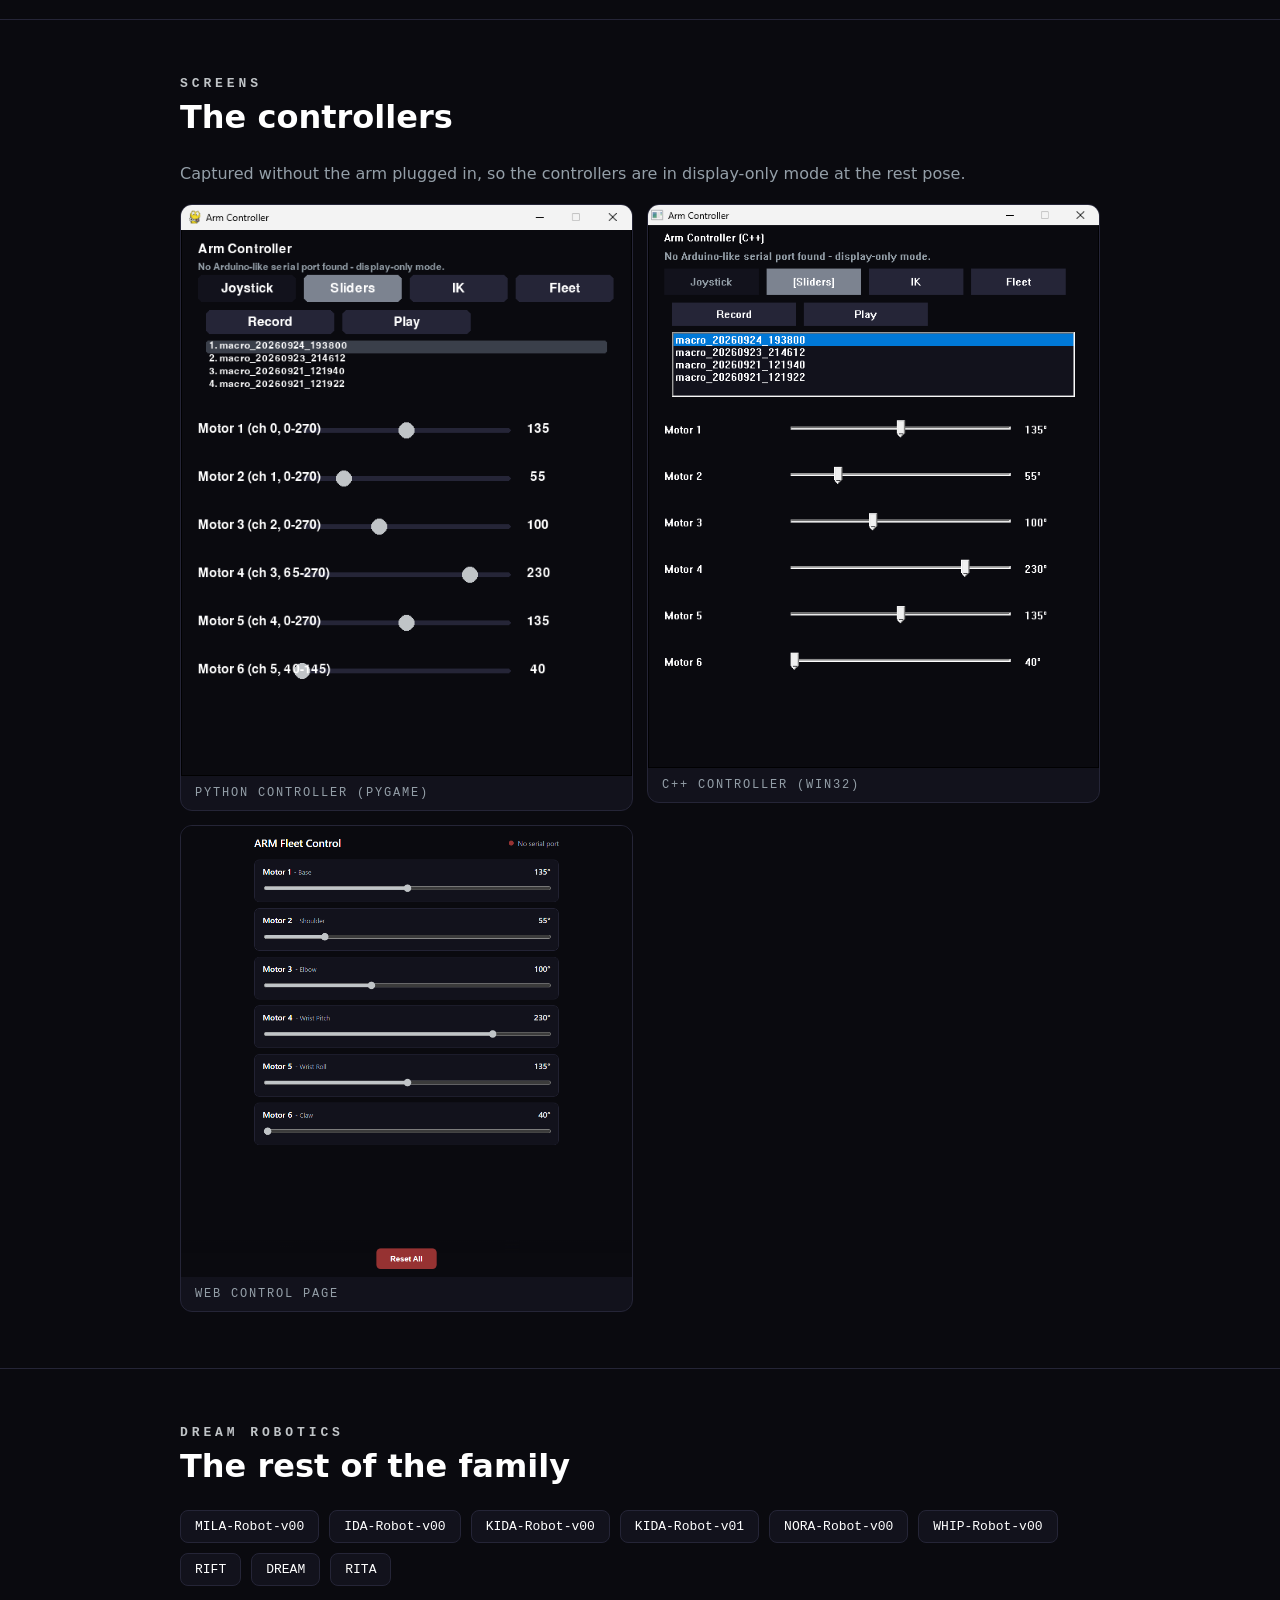
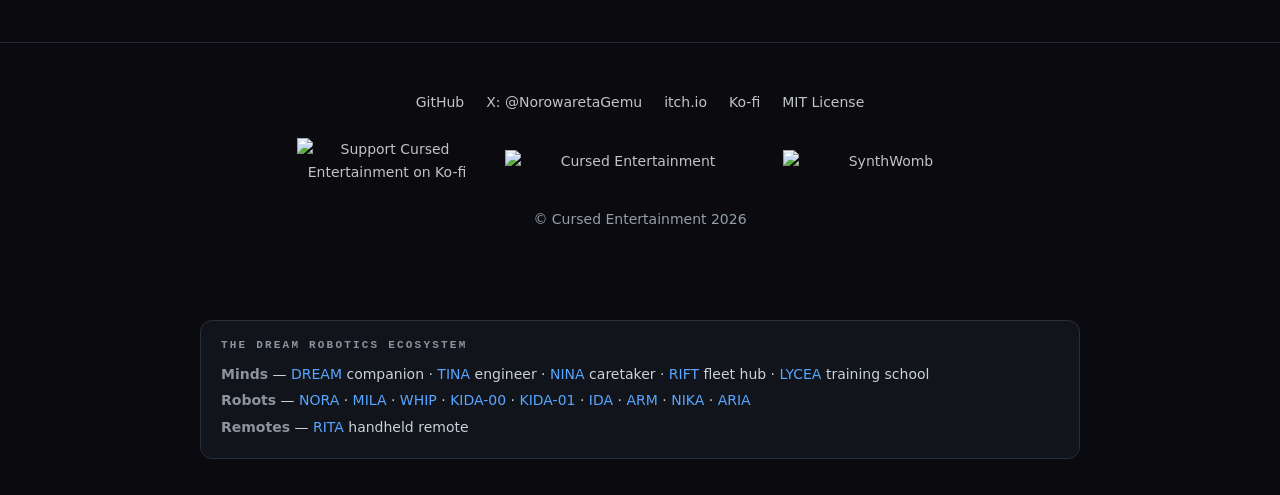
==== commit d7af79e9: "ARM: README and site up to date, ARIA in the ecosystem Co-Authored-By: Claude Opus 5.5 <noreply@anth" ====
--- a/index.html
+++ b/index.html
@@ -68,6 +68,11 @@
     <h3 class="title">Six joints, one shared state</h3>
     <div class="grid cols-3">
       <div class="card">
+        <span class="k">Every controller</span>
+        <h4>Her arm, her voice</h4>
+        <p>All six controllers draw her from her own geometry and talk in her voice. The Python one turns her in 3D as you drag; MIND stays with it.</p>
+      </div>
+      <div class="card">
         <span class="k">Modes</span>
         <h4>Four ways to steer</h4>
         <p>Joystick, sliders, inverse kinematics (IK) and Fleet mode, in every controller.</p>
@@ -310,7 +315,7 @@
 <section class="eco">
   <div class="eco-title">The DREAM Robotics ecosystem</div>
   <div><strong>Minds</strong> — <a href="https://github.com/CursedPrograms/DREAM">DREAM</a> companion · <a href="https://github.com/CursedPrograms/TINA">TINA</a> engineer · <a href="https://github.com/CursedPrograms/NINA">NINA</a> caretaker · <a href="https://github.com/CursedPrograms/RIFT">RIFT</a> fleet hub · <a href="https://github.com/CursedPrograms/LYCEA">LYCEA</a> training school</div>
-  <div><strong>Robots</strong> — <a href="https://github.com/CursedPrograms/NORA-Robot-v00">NORA</a> · <a href="https://github.com/CursedPrograms/MILA-Robot-v00">MILA</a> · <a href="https://github.com/CursedPrograms/WHIP-Robot-v00">WHIP</a> · <a href="https://github.com/CursedPrograms/KIDA-Robot-v00">KIDA-00</a> · <a href="https://github.com/CursedPrograms/KIDA-Robot-v01">KIDA-01</a> · <a href="https://github.com/CursedPrograms/IDA-Robot-v00">IDA</a> · <a href="https://github.com/CursedPrograms/ARM-Robot-v01">ARM</a> · <a href="https://github.com/CursedPrograms/NIKA-Robot-v00">NIKA</a></div>
+  <div><strong>Robots</strong> — <a href="https://github.com/CursedPrograms/NORA-Robot-v00">NORA</a> · <a href="https://github.com/CursedPrograms/MILA-Robot-v00">MILA</a> · <a href="https://github.com/CursedPrograms/WHIP-Robot-v00">WHIP</a> · <a href="https://github.com/CursedPrograms/KIDA-Robot-v00">KIDA-00</a> · <a href="https://github.com/CursedPrograms/KIDA-Robot-v01">KIDA-01</a> · <a href="https://github.com/CursedPrograms/IDA-Robot-v00">IDA</a> · <a href="https://github.com/CursedPrograms/ARM-Robot-v01">ARM</a> · <a href="https://github.com/CursedPrograms/NIKA-Robot-v00">NIKA</a> · <a href="https://github.com/CursedPrograms/ARIA-Robot-v00">ARIA</a></div>
   <div><strong>Remotes</strong> — <a href="https://github.com/CursedPrograms/RITA">RITA</a> handheld remote</div>
 </section>
 <!-- DREAM-ECOSYSTEM:END -->
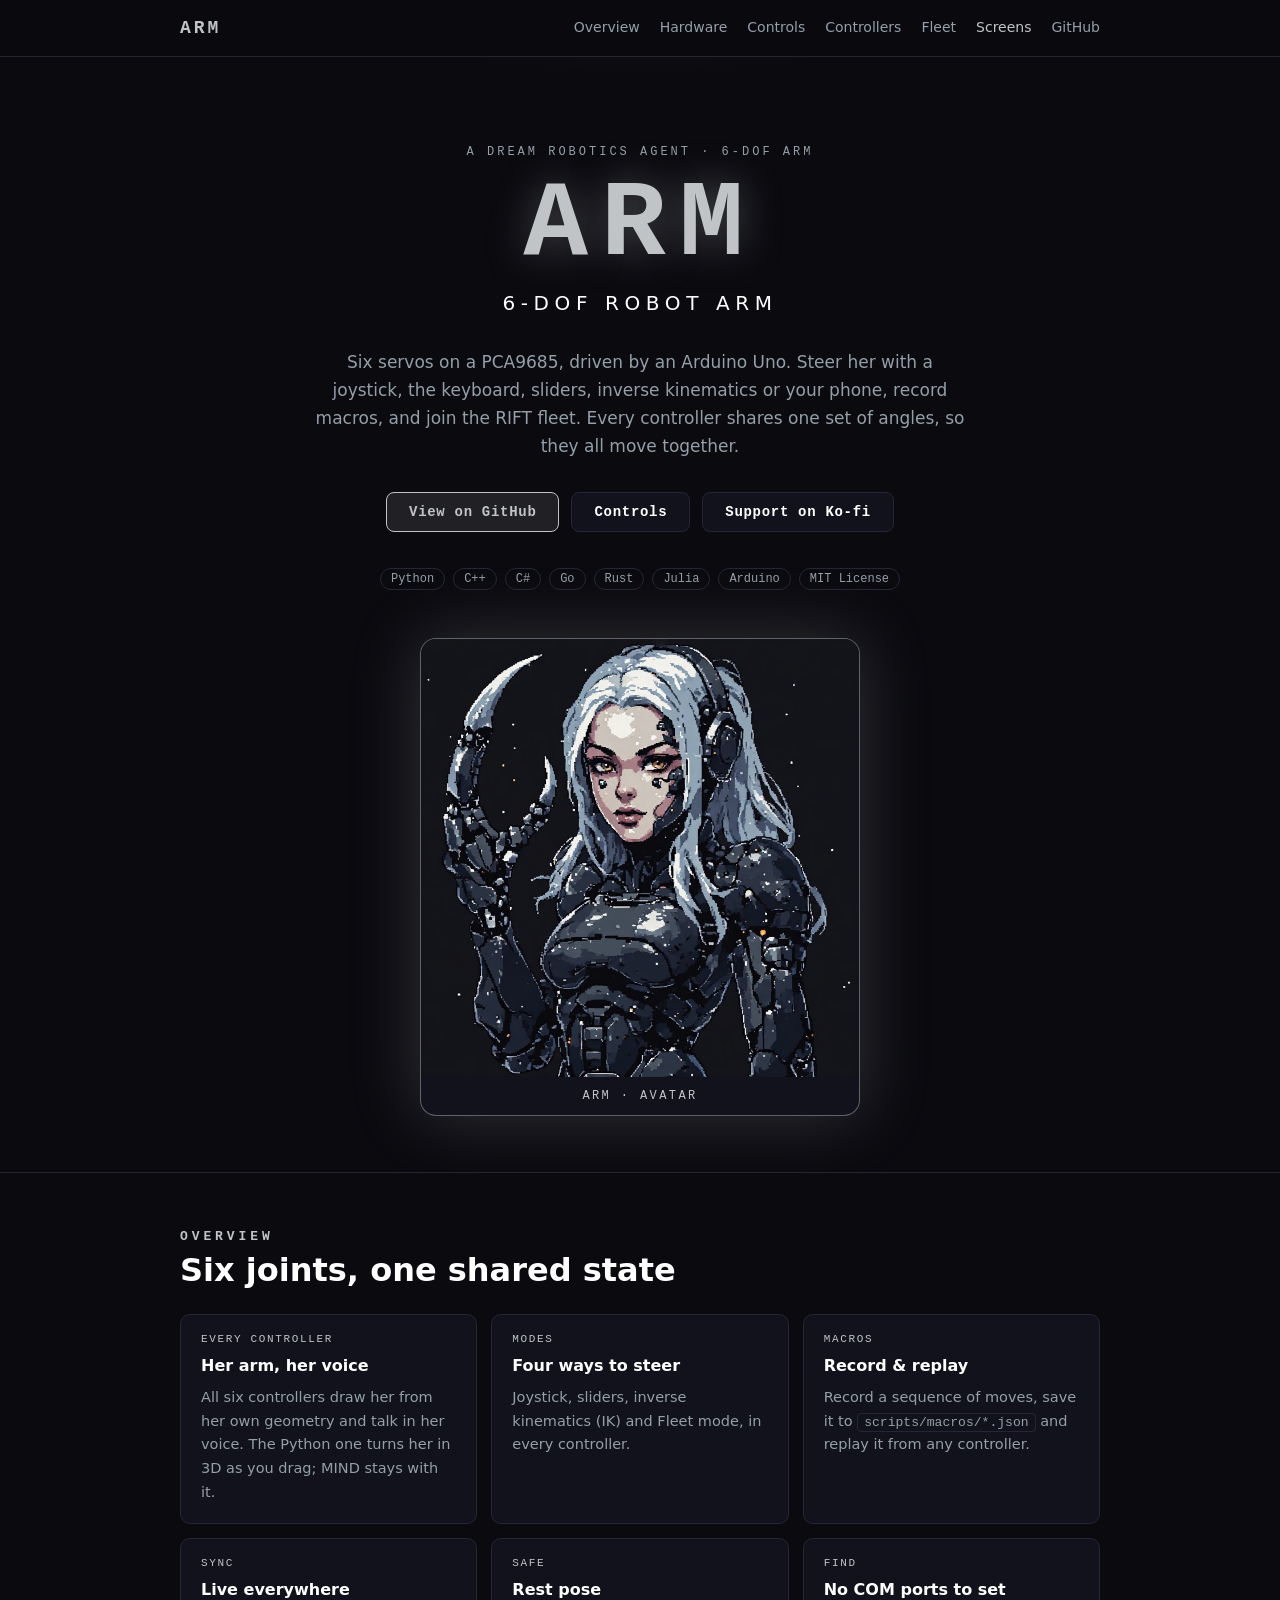
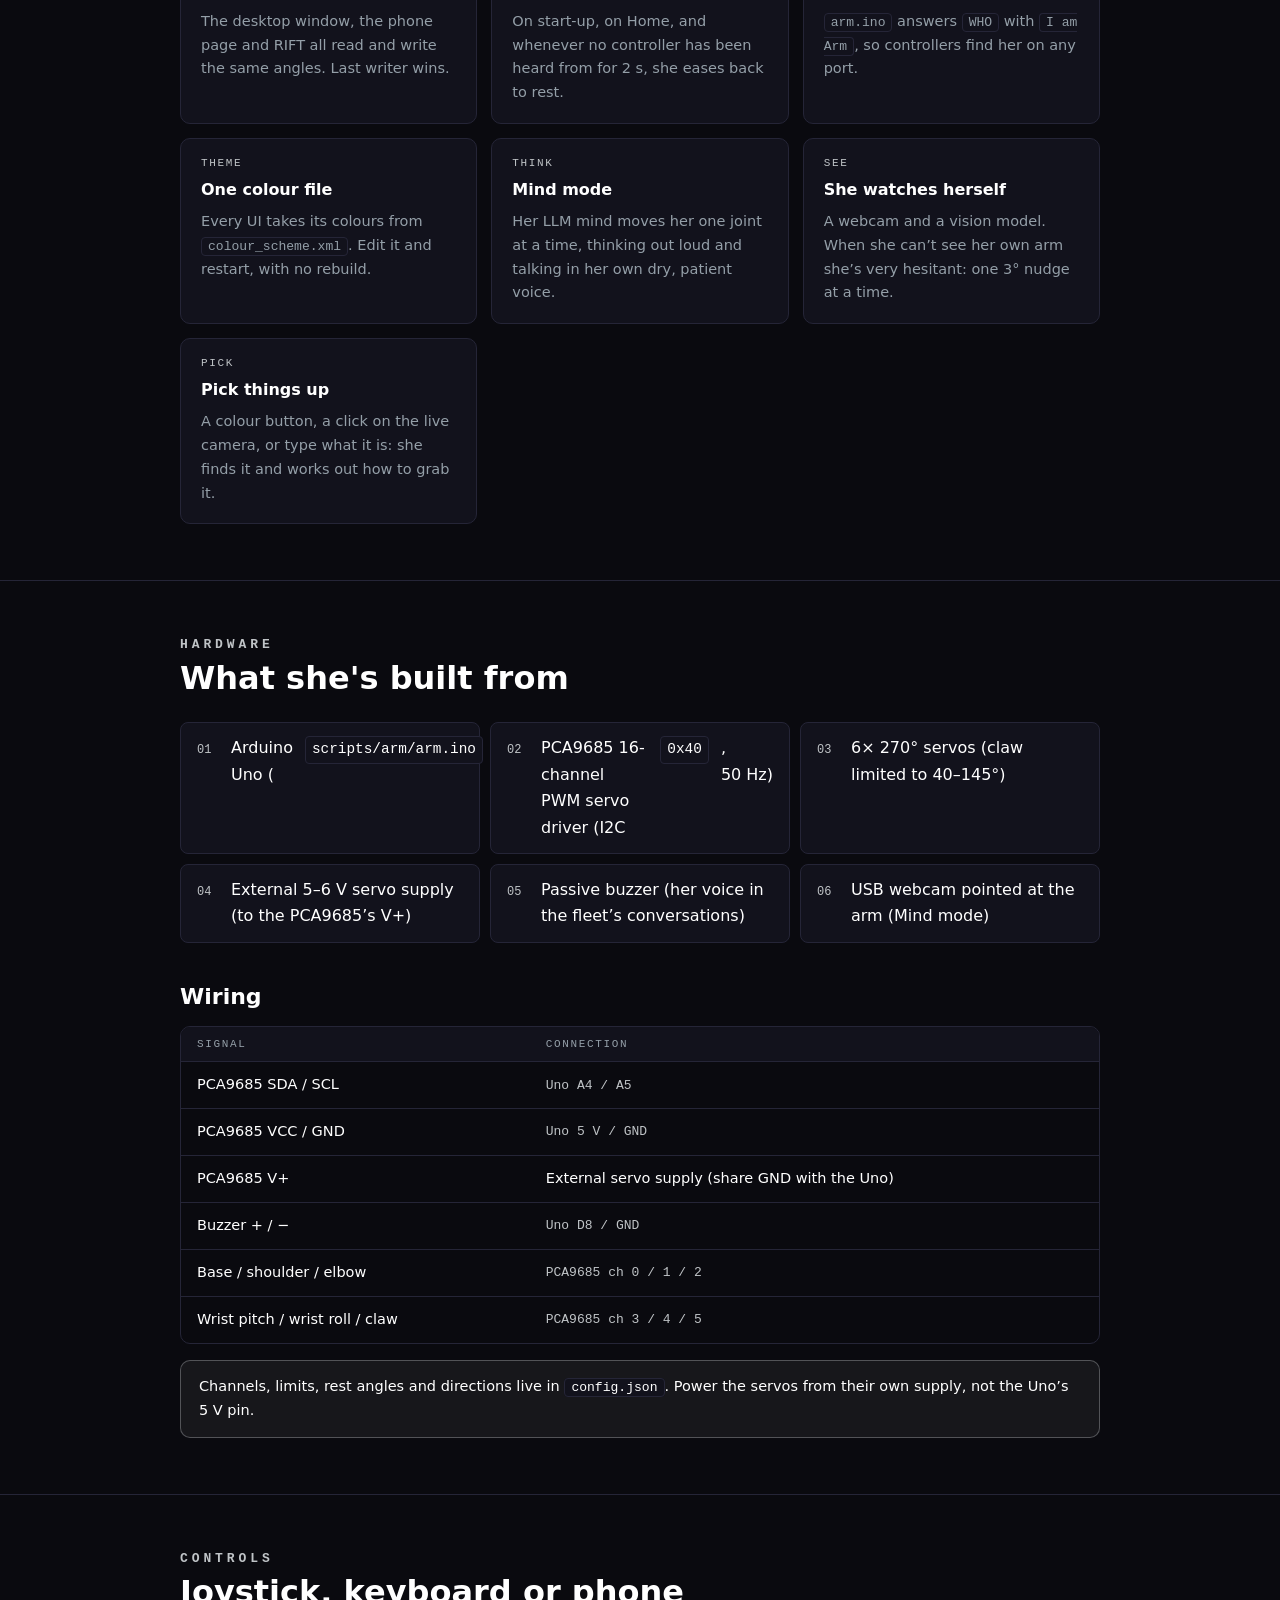
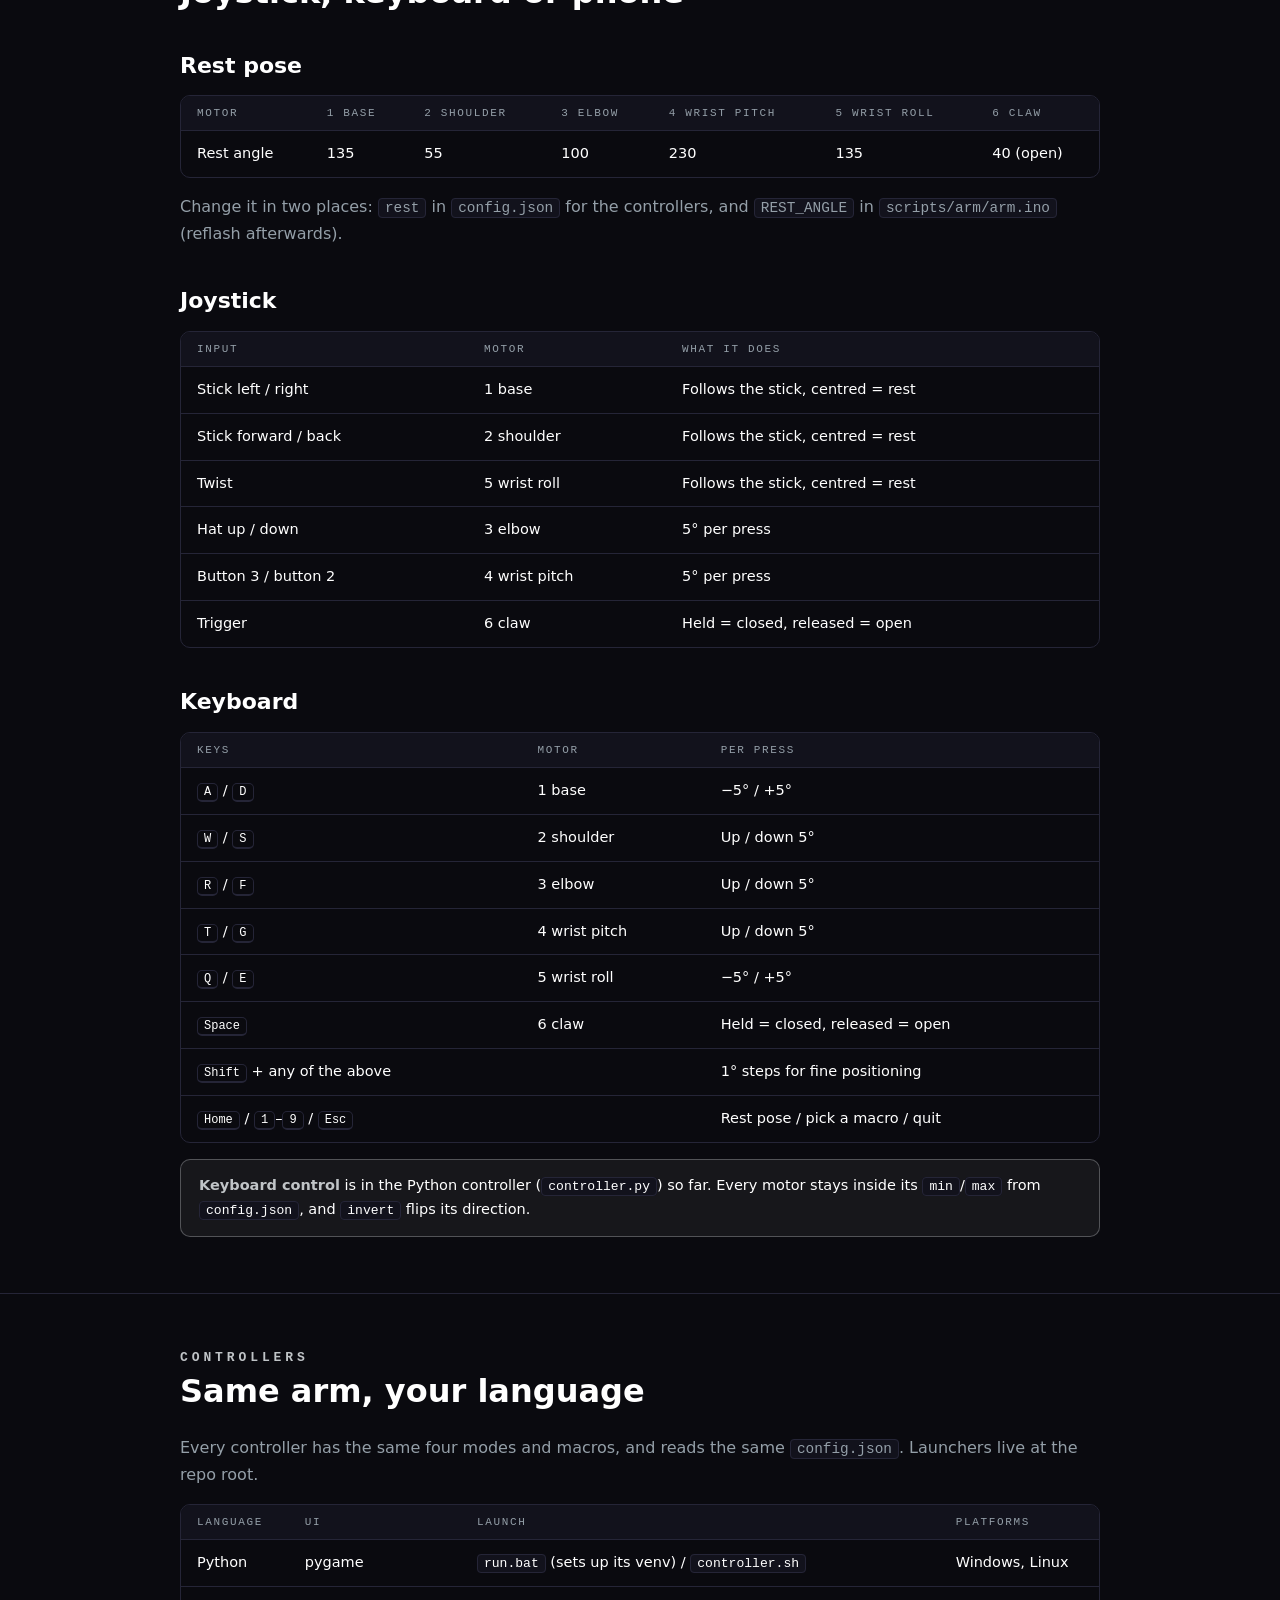
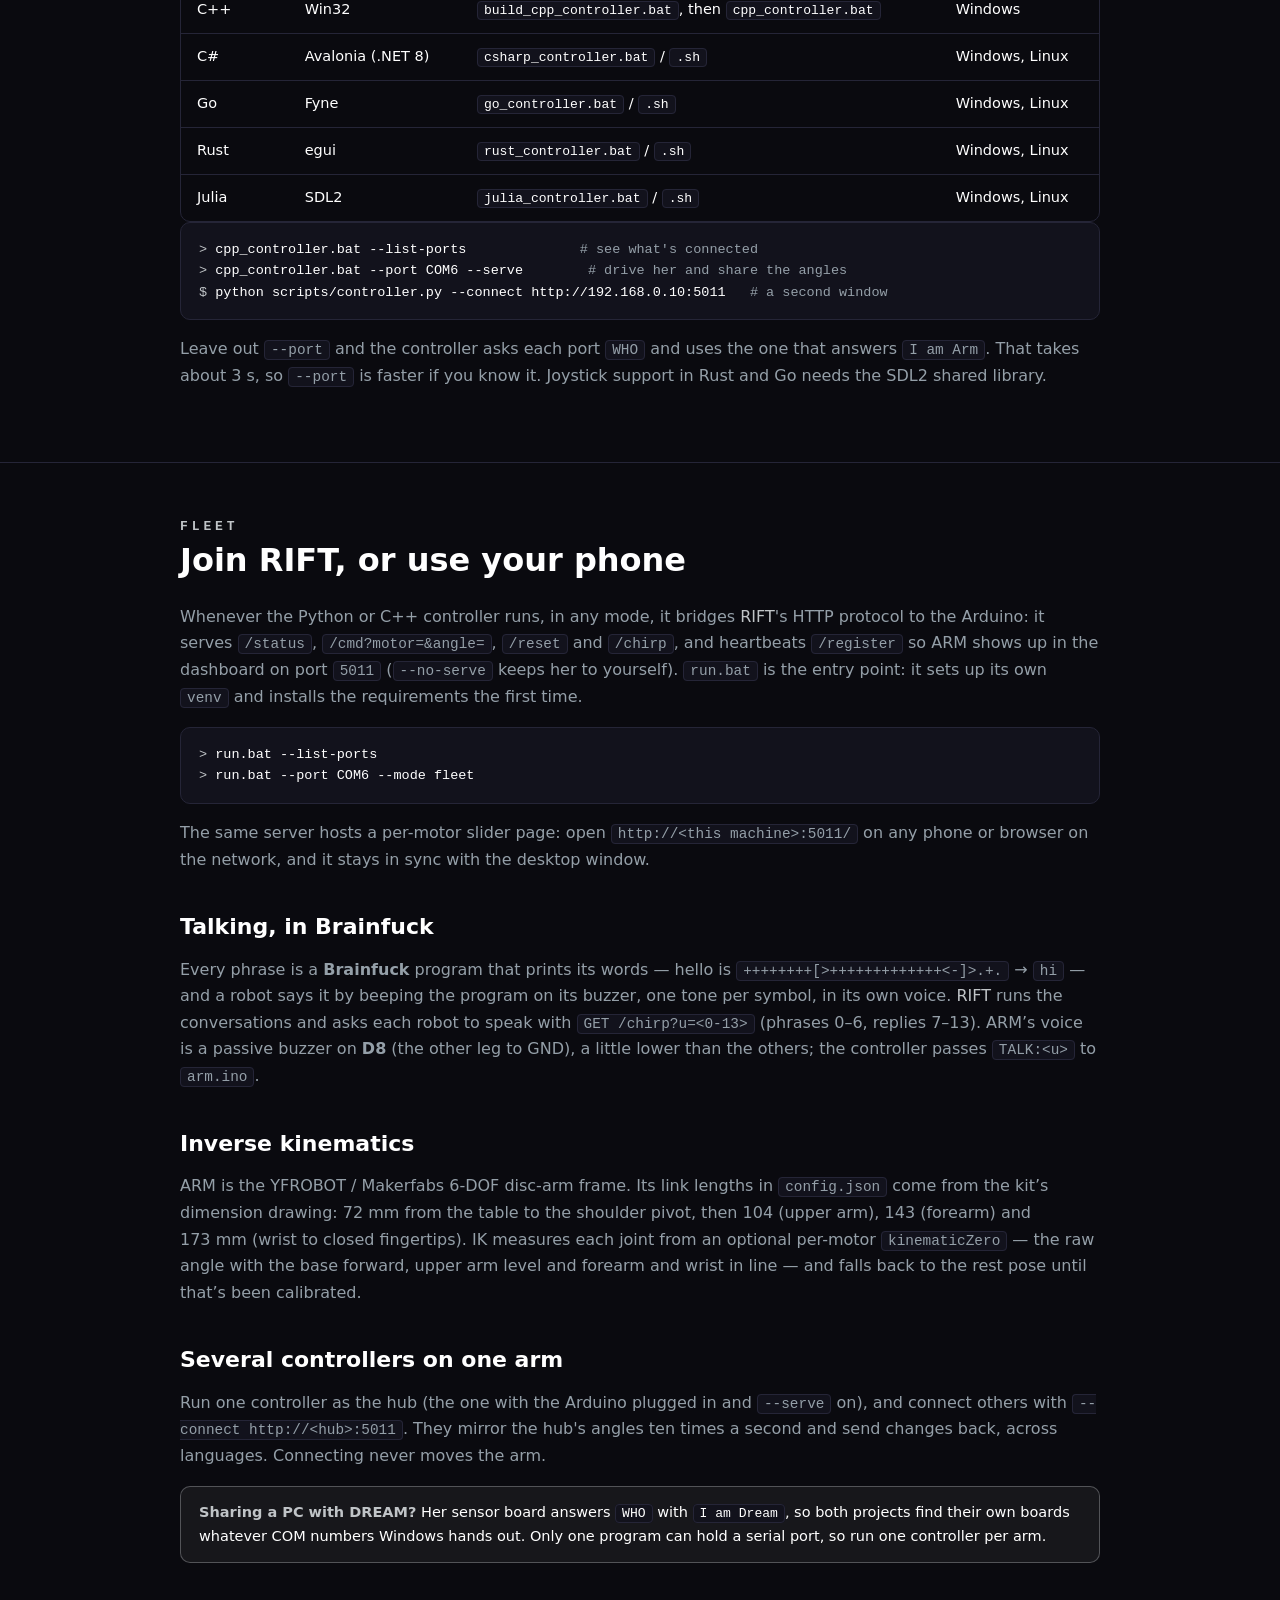
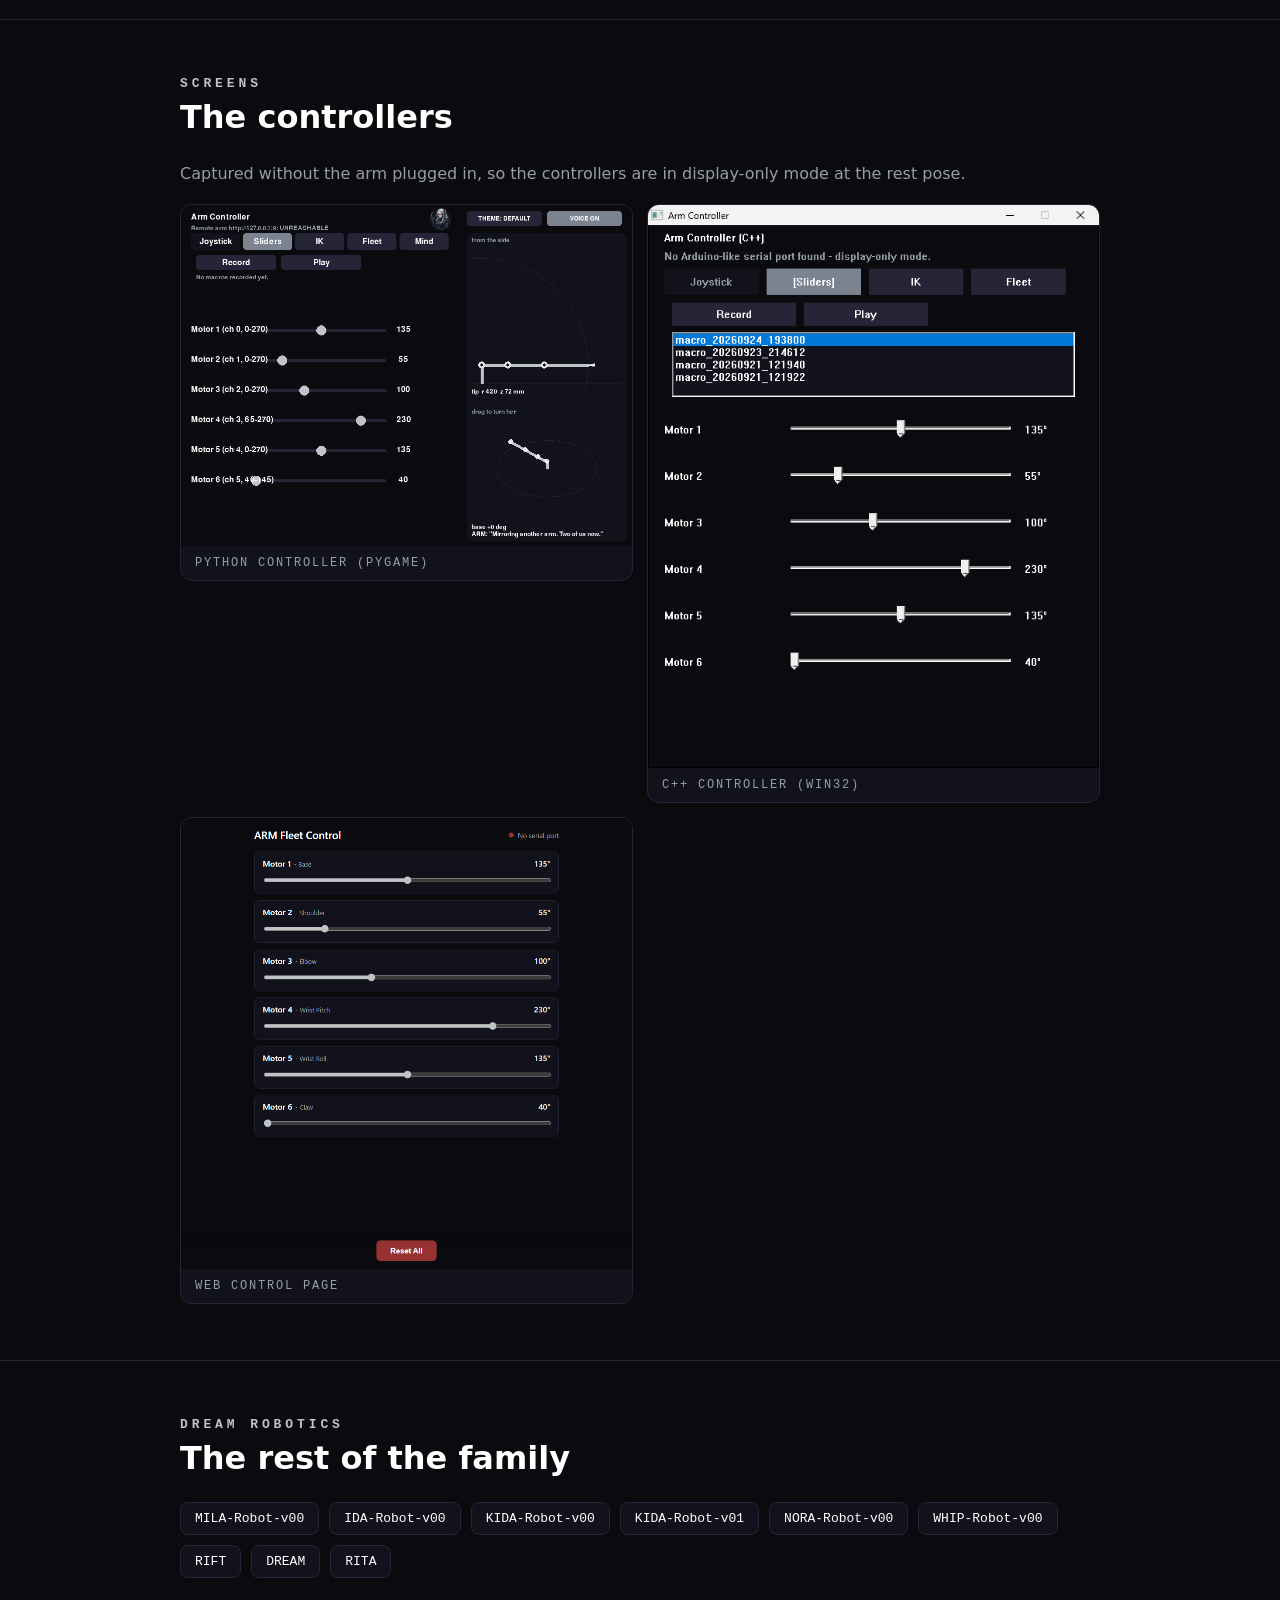
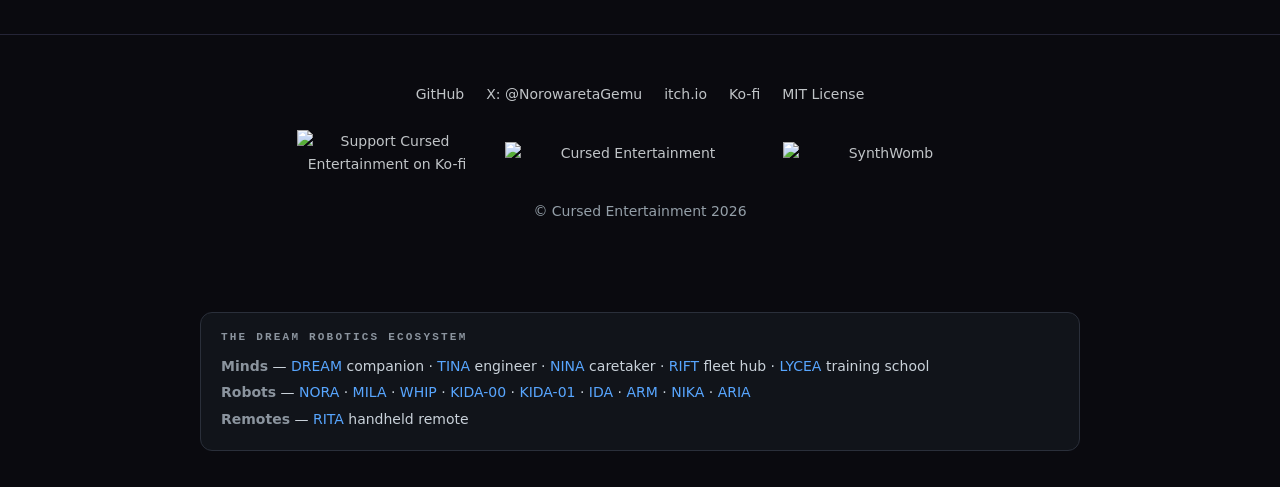
==== commit c1c32734: "Ecosystem links go to the fleet's sites Co-Authored-By: Claude Opus 5.5 <noreply@anthropic.com>" ====
--- a/index.html
+++ b/index.html
@@ -314,9 +314,9 @@
 <!-- DREAM-ECOSYSTEM:START -->
 <section class="eco">
   <div class="eco-title">The DREAM Robotics ecosystem</div>
-  <div><strong>Minds</strong> — <a href="https://github.com/CursedPrograms/DREAM">DREAM</a> companion · <a href="https://github.com/CursedPrograms/TINA">TINA</a> engineer · <a href="https://github.com/CursedPrograms/NINA">NINA</a> caretaker · <a href="https://github.com/CursedPrograms/RIFT">RIFT</a> fleet hub · <a href="https://github.com/CursedPrograms/LYCEA">LYCEA</a> training school</div>
-  <div><strong>Robots</strong> — <a href="https://github.com/CursedPrograms/NORA-Robot-v00">NORA</a> · <a href="https://github.com/CursedPrograms/MILA-Robot-v00">MILA</a> · <a href="https://github.com/CursedPrograms/WHIP-Robot-v00">WHIP</a> · <a href="https://github.com/CursedPrograms/KIDA-Robot-v00">KIDA-00</a> · <a href="https://github.com/CursedPrograms/KIDA-Robot-v01">KIDA-01</a> · <a href="https://github.com/CursedPrograms/IDA-Robot-v00">IDA</a> · <a href="https://github.com/CursedPrograms/ARM-Robot-v01">ARM</a> · <a href="https://github.com/CursedPrograms/NIKA-Robot-v00">NIKA</a> · <a href="https://github.com/CursedPrograms/ARIA-Robot-v00">ARIA</a></div>
-  <div><strong>Remotes</strong> — <a href="https://github.com/CursedPrograms/RITA">RITA</a> handheld remote</div>
+  <div><strong>Minds</strong> — <a href="https://cursedprograms.github.io/DREAM/">DREAM</a> companion · <a href="https://cursedprograms.github.io/TINA/">TINA</a> engineer · <a href="https://cursedprograms.github.io/NINA/">NINA</a> caretaker · <a href="https://cursedprograms.github.io/RIFT/">RIFT</a> fleet hub · <a href="https://github.com/CursedPrograms/LYCEA">LYCEA</a> training school</div>
+  <div><strong>Robots</strong> — <a href="https://cursedprograms.github.io/NORA-Robot-v00/">NORA</a> · <a href="https://cursedprograms.github.io/MILA-Robot-v00/">MILA</a> · <a href="https://cursedprograms.github.io/WHIP-Robot-v00/">WHIP</a> · <a href="https://cursedprograms.github.io/KIDA-Robot-v00/">KIDA-00</a> · <a href="https://cursedprograms.github.io/KIDA-Robot-v01/">KIDA-01</a> · <a href="https://cursedprograms.github.io/IDA-Robot-v00/">IDA</a> · <a href="https://cursedprograms.github.io/ARM-Robot-v01/">ARM</a> · <a href="https://cursedprograms.github.io/NIKA-Robot-v00/">NIKA</a> · <a href="https://cursedprograms.github.io/ARIA-Robot-v00/">ARIA</a></div>
+  <div><strong>Remotes</strong> — <a href="https://cursedprograms.github.io/RITA/">RITA</a> handheld remote</div>
 </section>
 <!-- DREAM-ECOSYSTEM:END -->
 </body>
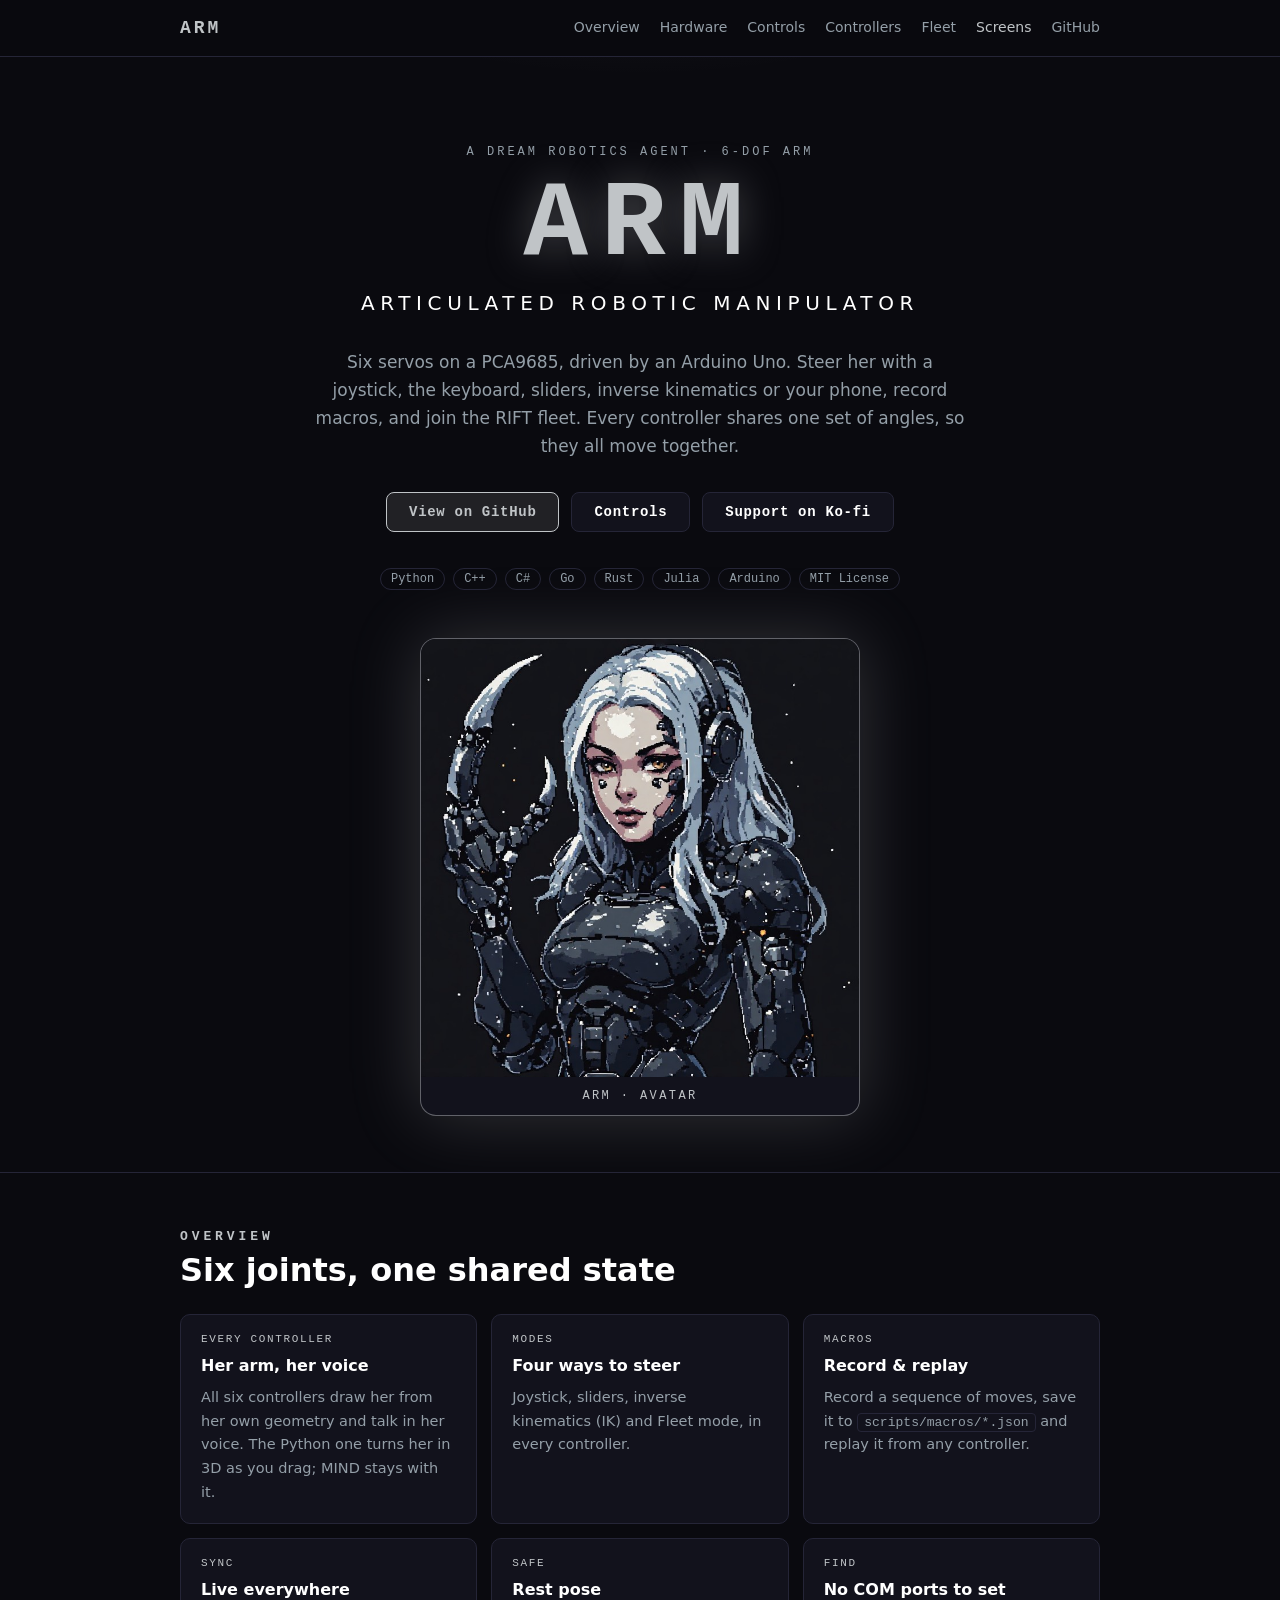
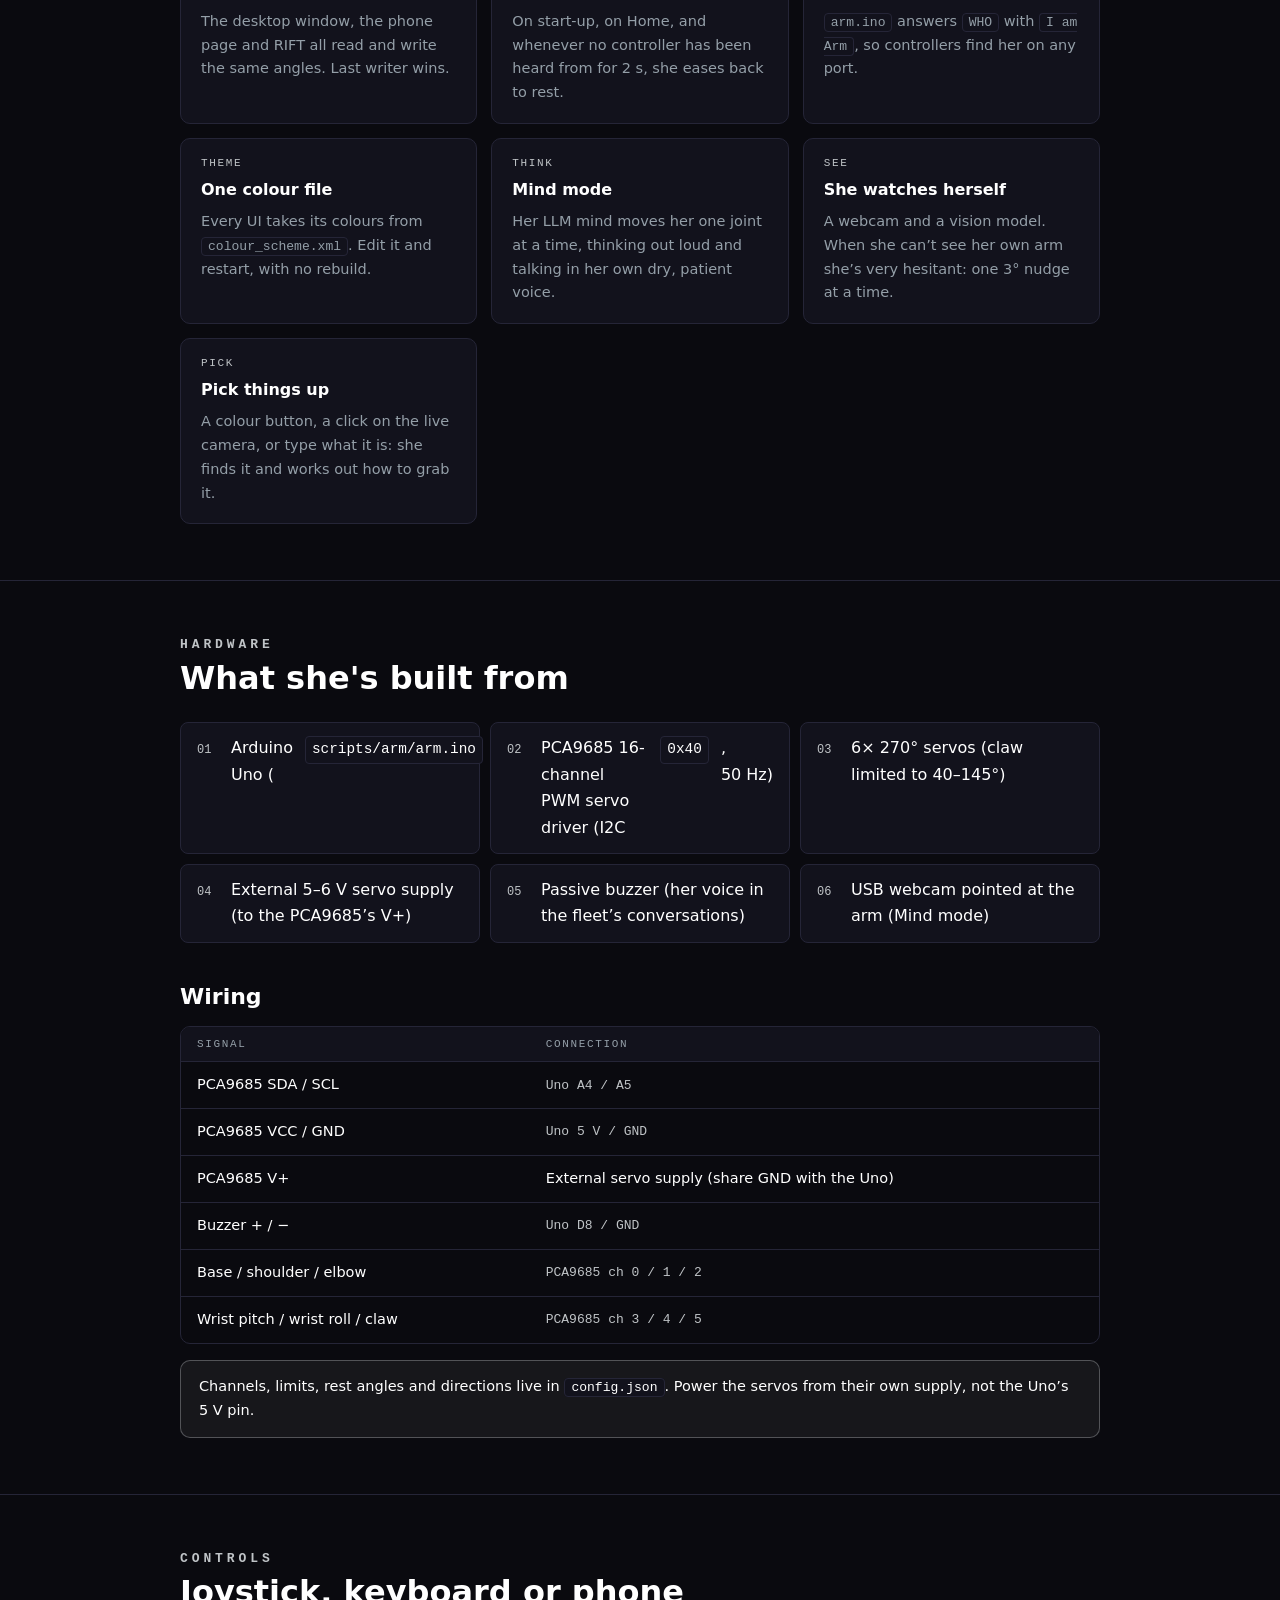
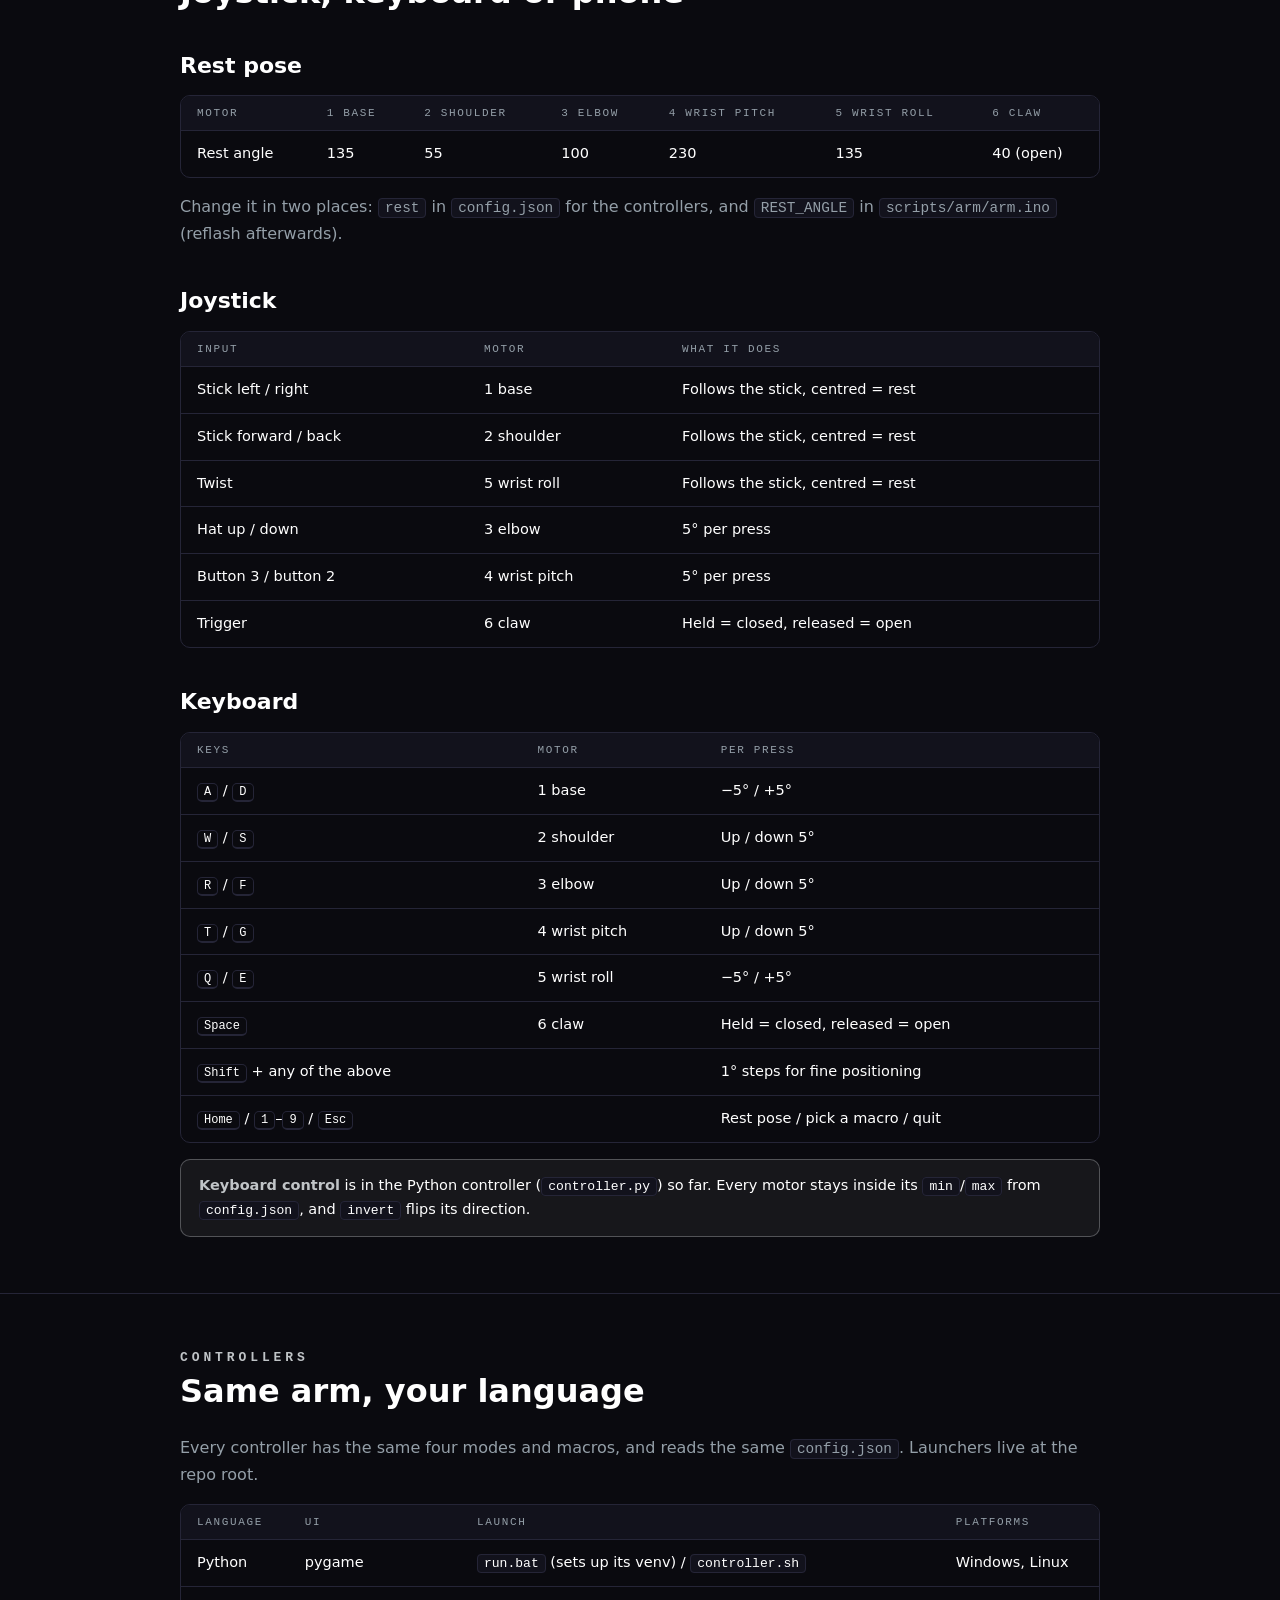
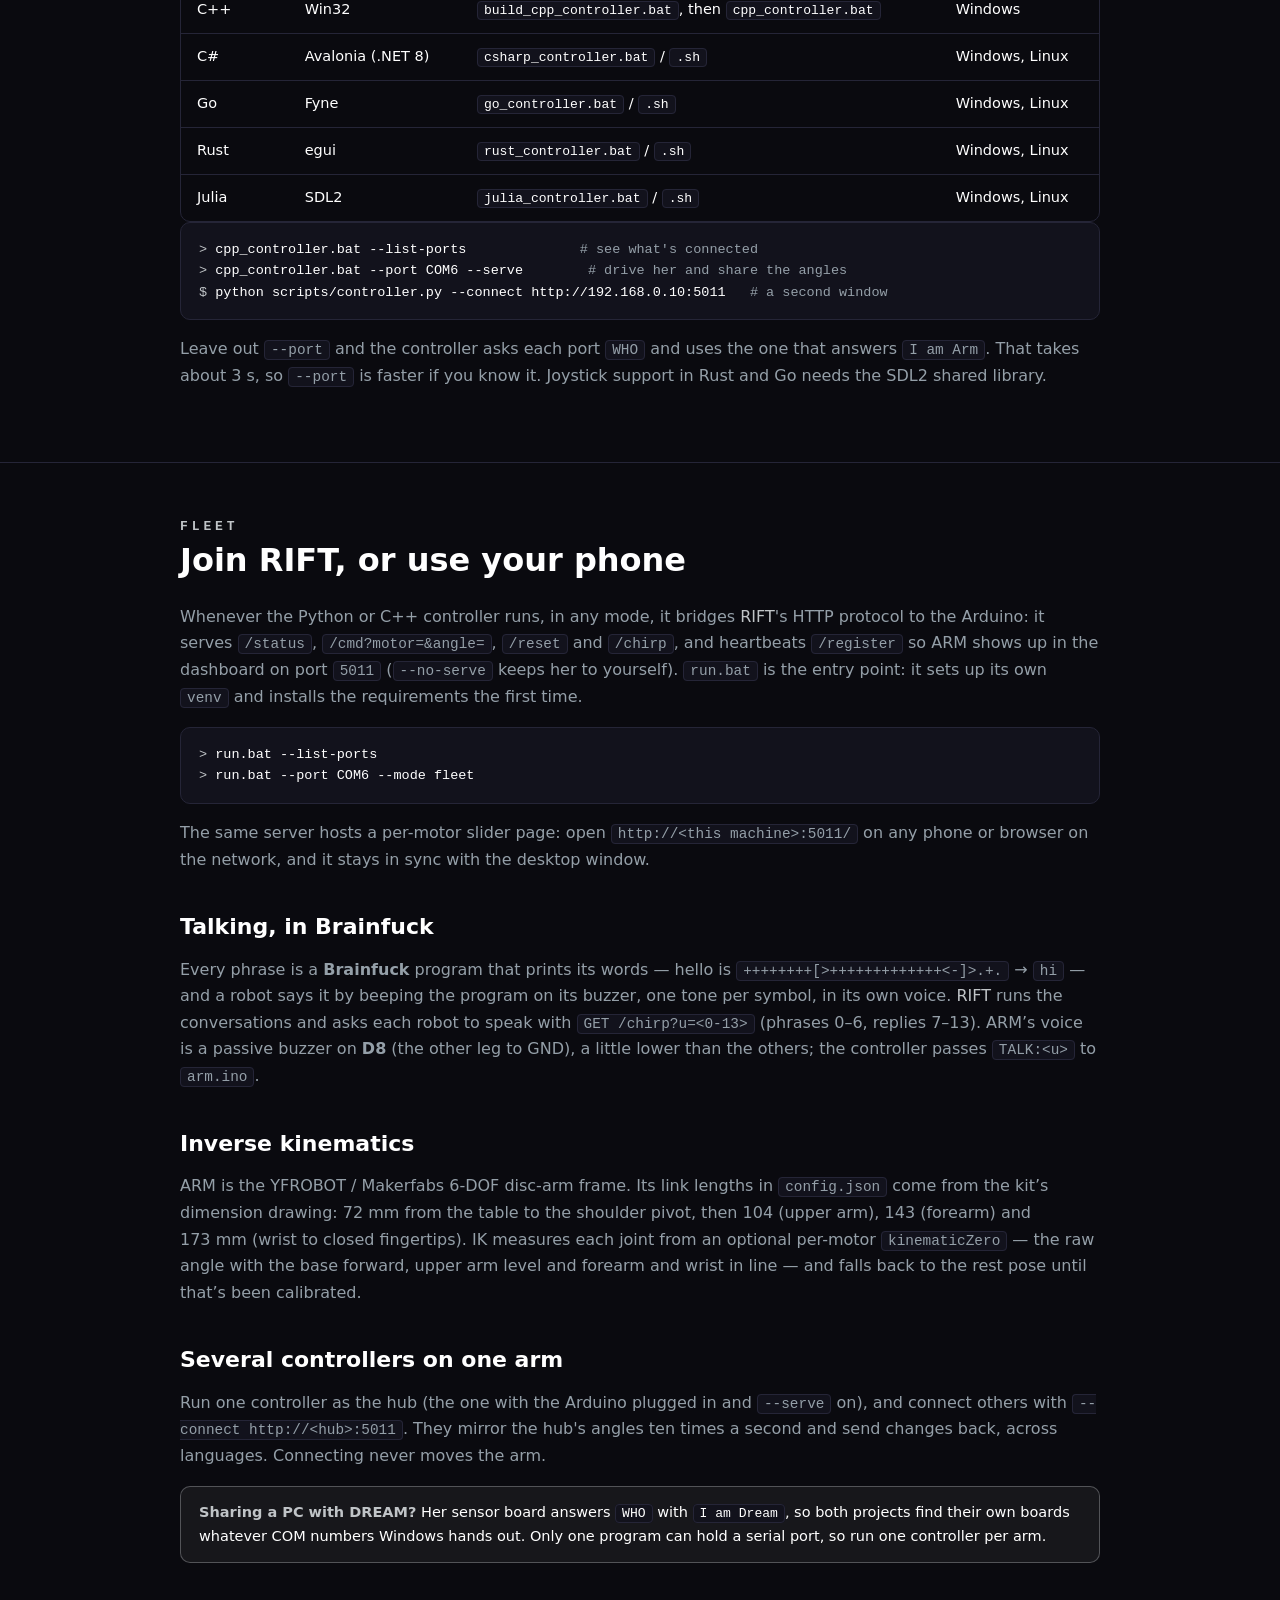
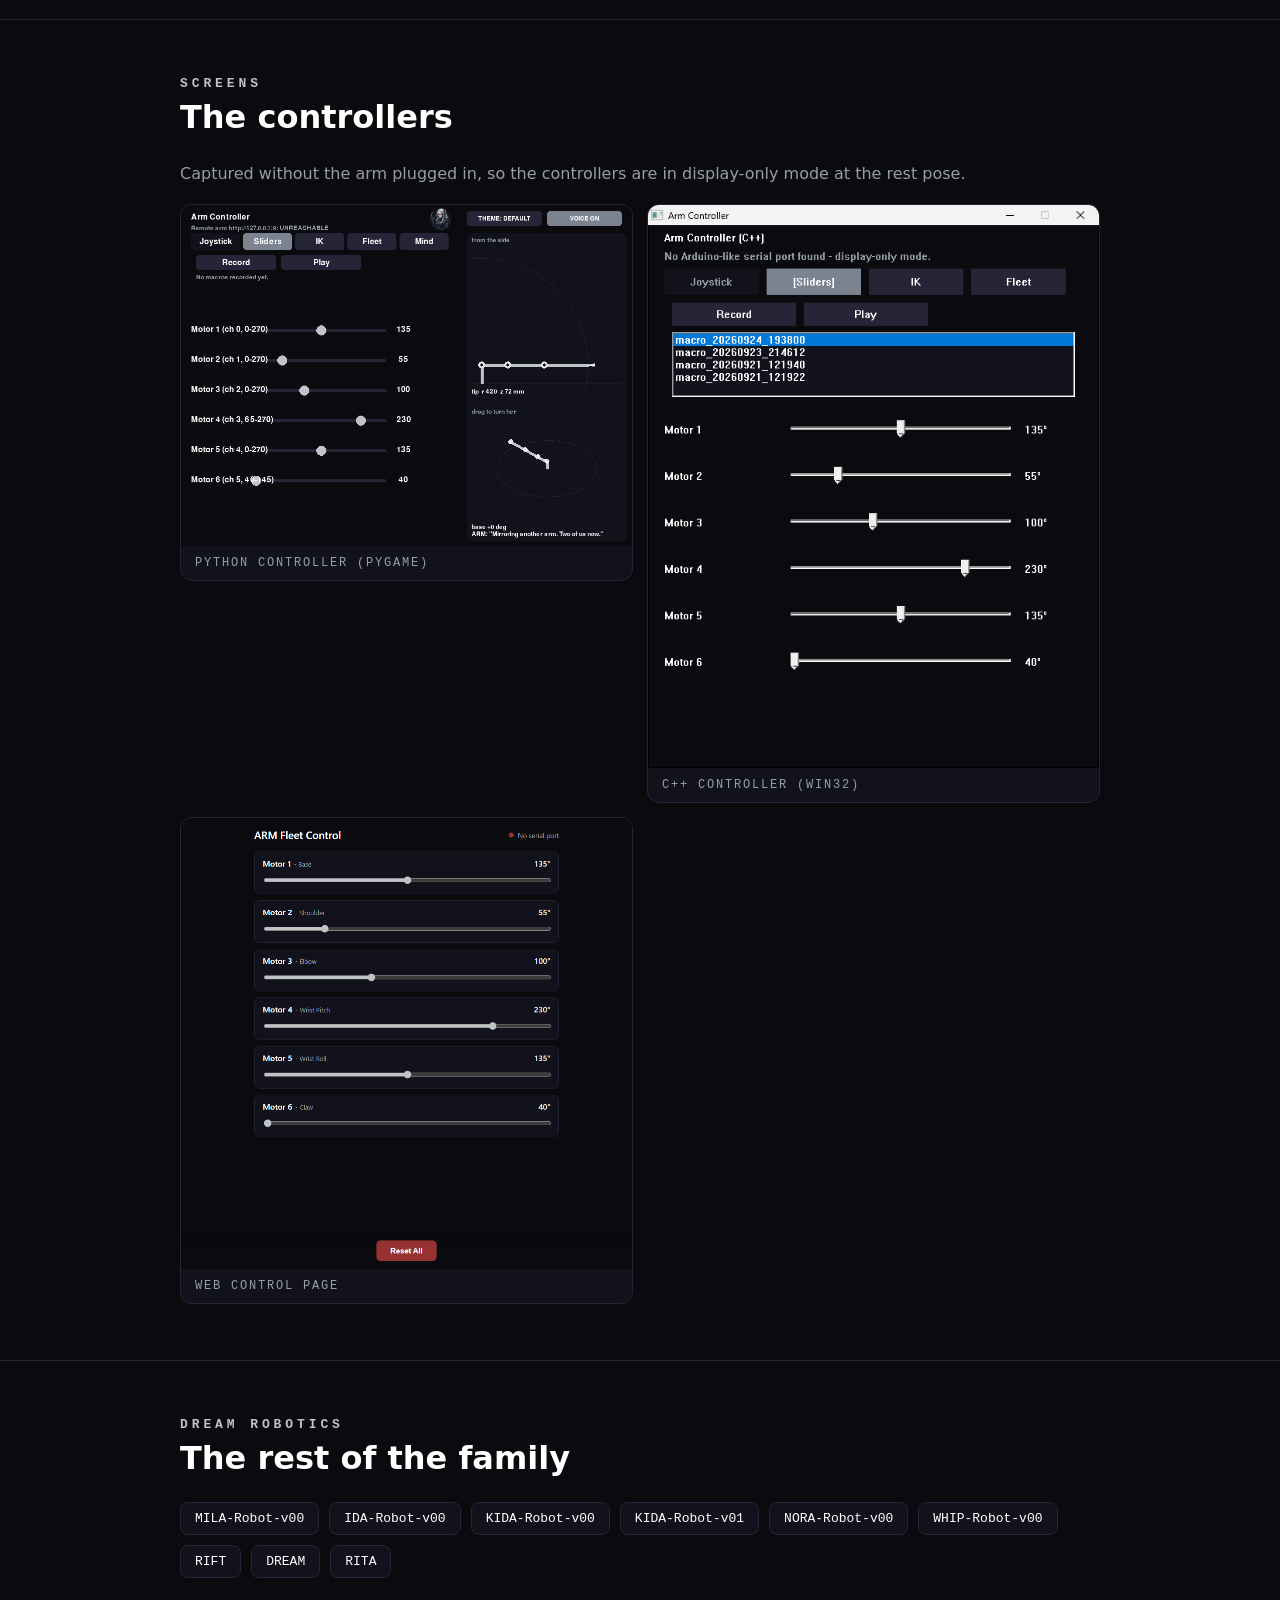
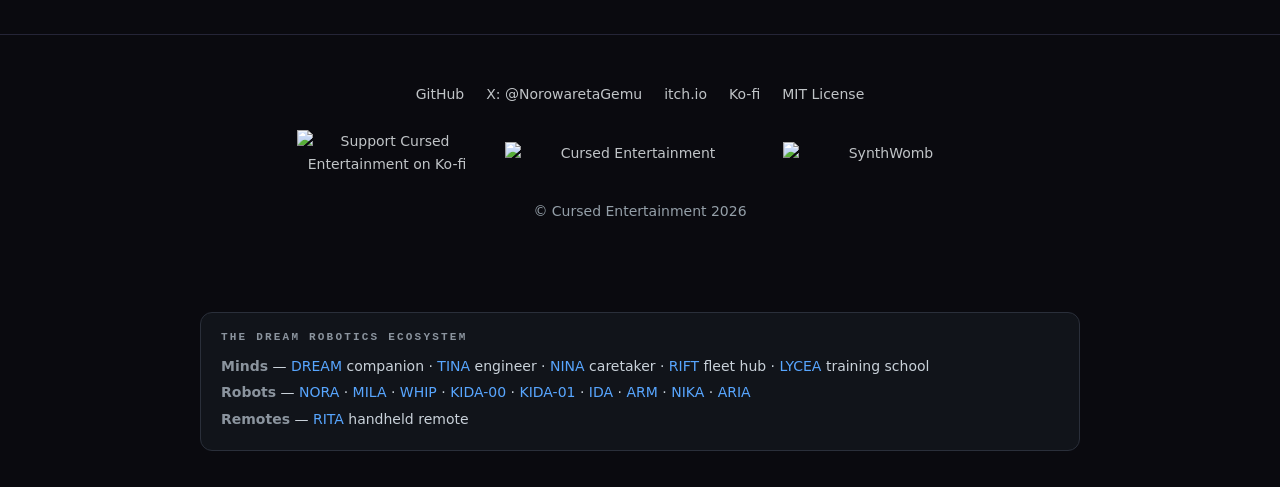
==== commit 660ef7be: "ARM: Articulated Robotic Manipulator, README in the fleet's layout Co-Authored-By: Claude Opus 5.5 <" ====
--- a/index.html
+++ b/index.html
@@ -3,10 +3,10 @@
 <head>
 <meta charset="utf-8">
 <meta name="viewport" content="width=device-width, initial-scale=1">
-<title>ARM — 6-DOF Robot Arm</title>
+<title>ARM — Articulated Robotic Manipulator</title>
 <meta name="description" content="ARM is a 6-DOF robot arm from the DREAM Robotics ecosystem, driven by an Arduino and a PCA9685, with joystick, keyboard, slider, IK and web control, macros, and controllers in Python, C++, C#, Go, Rust and Julia.">
 <meta name="color-scheme" content="dark">
-<meta property="og:title" content="ARM — 6-DOF Robot Arm">
+<meta property="og:title" content="ARM — Articulated Robotic Manipulator">
 <meta property="og:description" content="A 6-DOF robot arm with joystick, web and fleet control and controllers in six languages.">
 <meta property="og:type" content="website">
 <meta property="og:image" content="images/arm_avatar.jpg">
@@ -36,7 +36,7 @@
   <div class="wrap">
     <div class="eyebrow">A DREAM Robotics Agent &middot; 6-DOF Arm</div>
     <h1>ARM</h1>
-    <p class="tagline">6-DOF Robot Arm</p>
+    <p class="tagline">Articulated Robotic Manipulator</p>
     <p class="lede">Six servos on a PCA9685, driven by an Arduino Uno. Steer her with a joystick, the keyboard, sliders, inverse kinematics or your phone, record macros, and join the RIFT fleet. Every controller shares one set of angles, so they all move together.</p>
     <div class="cta">
       <a class="btn primary" href="https://github.com/CursedPrograms/ARM-Robot-v01">View on GitHub</a>
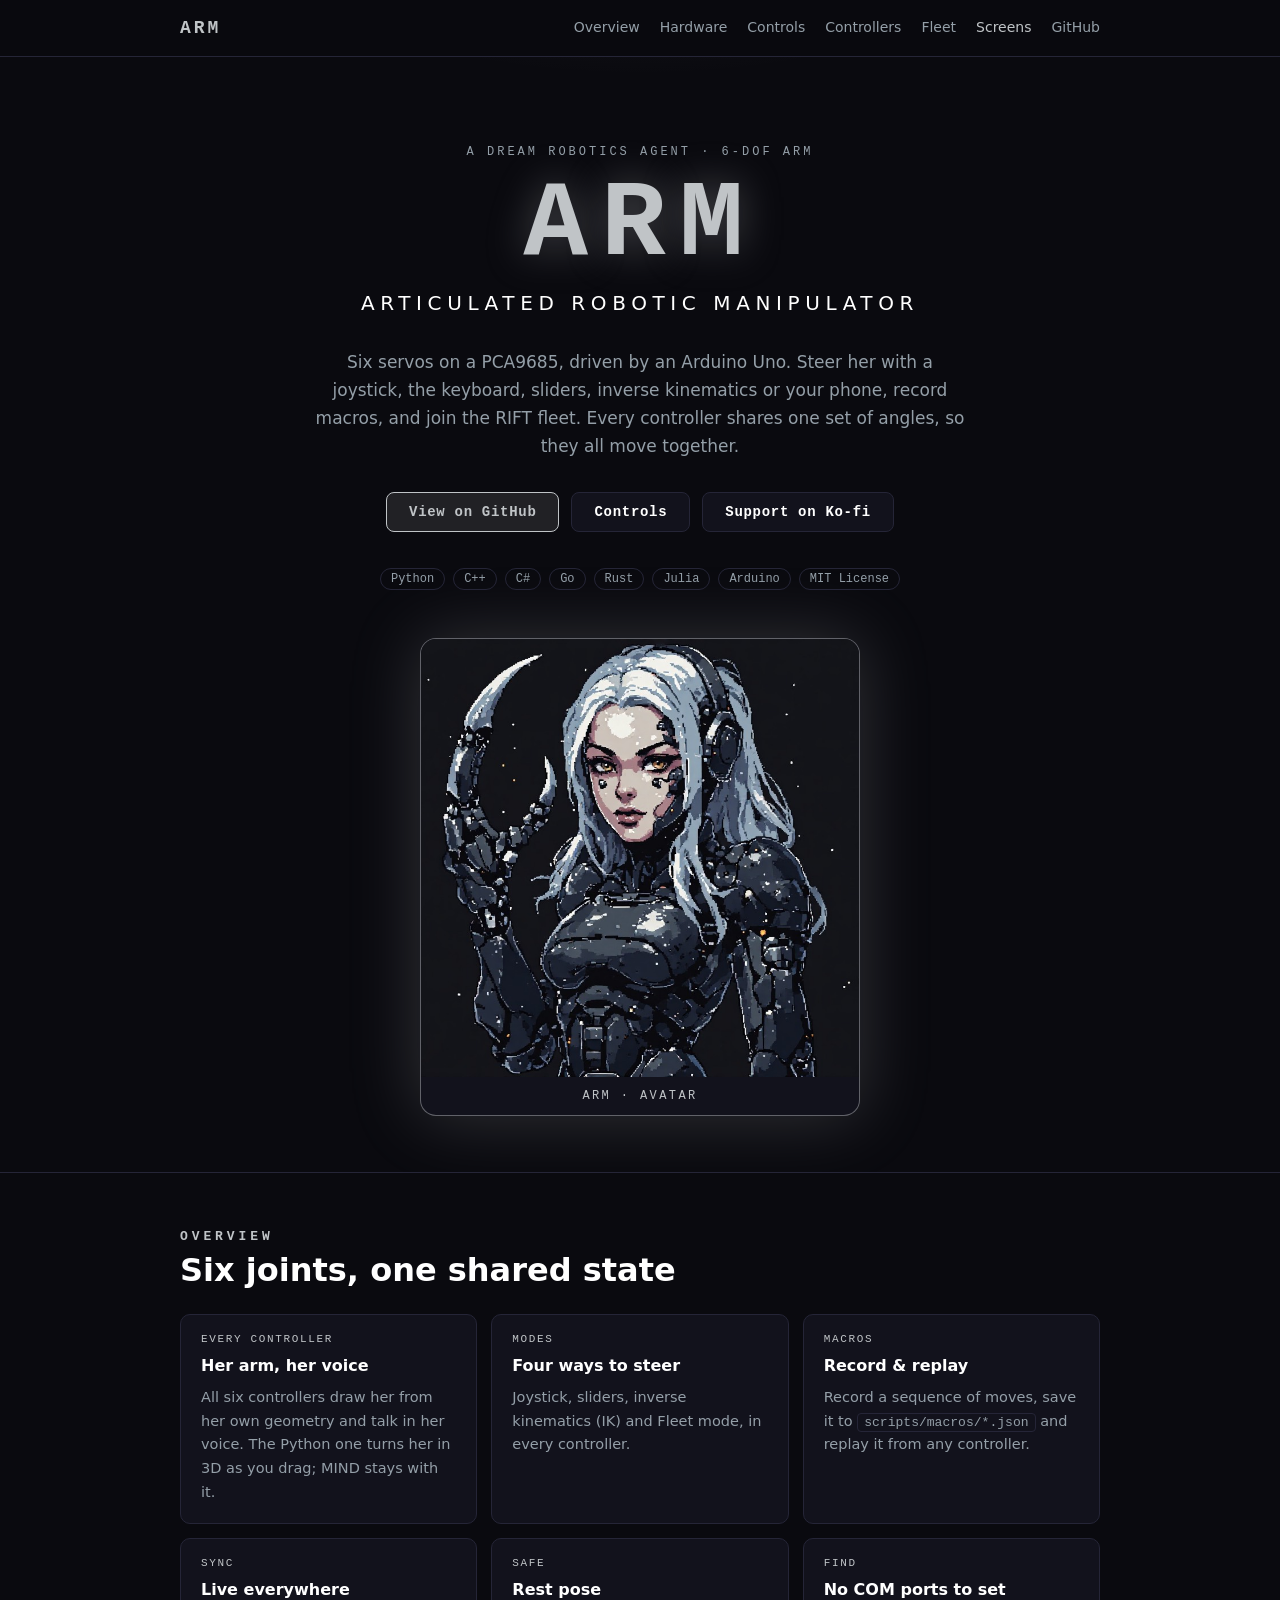
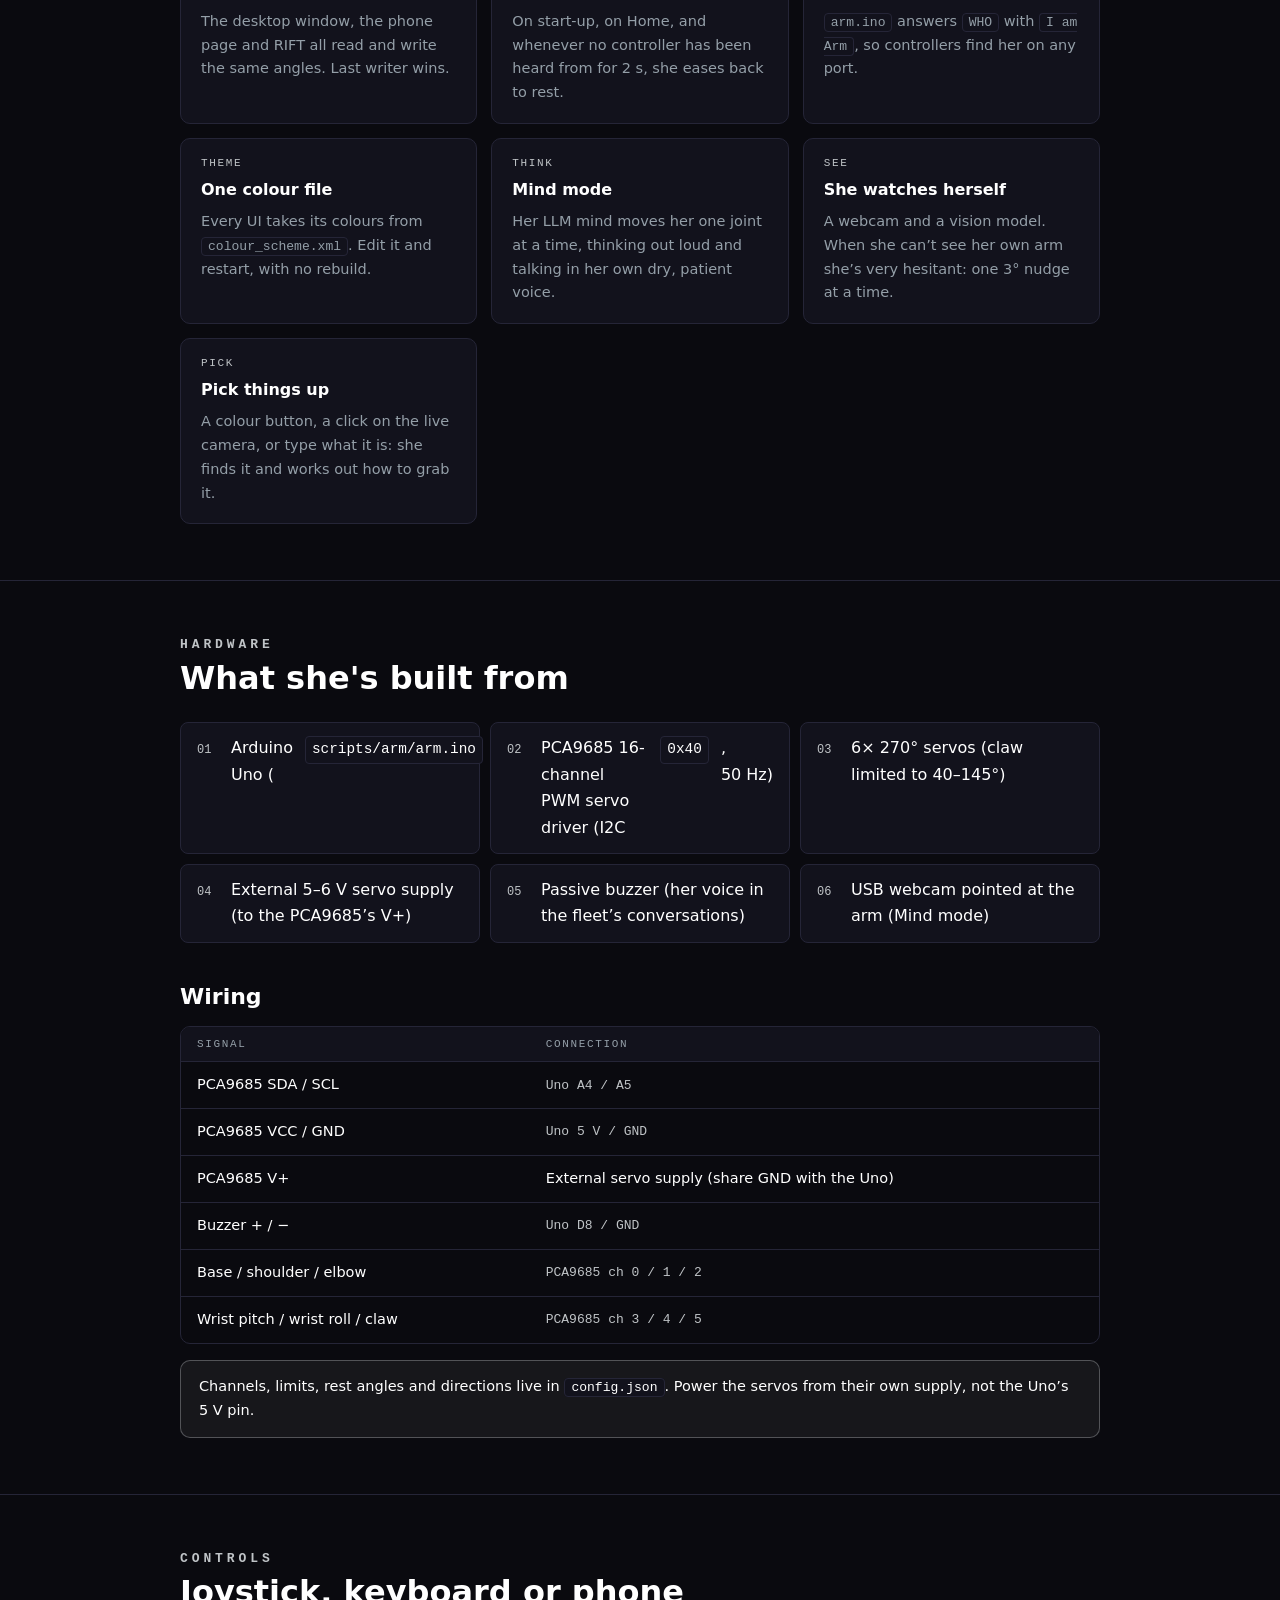
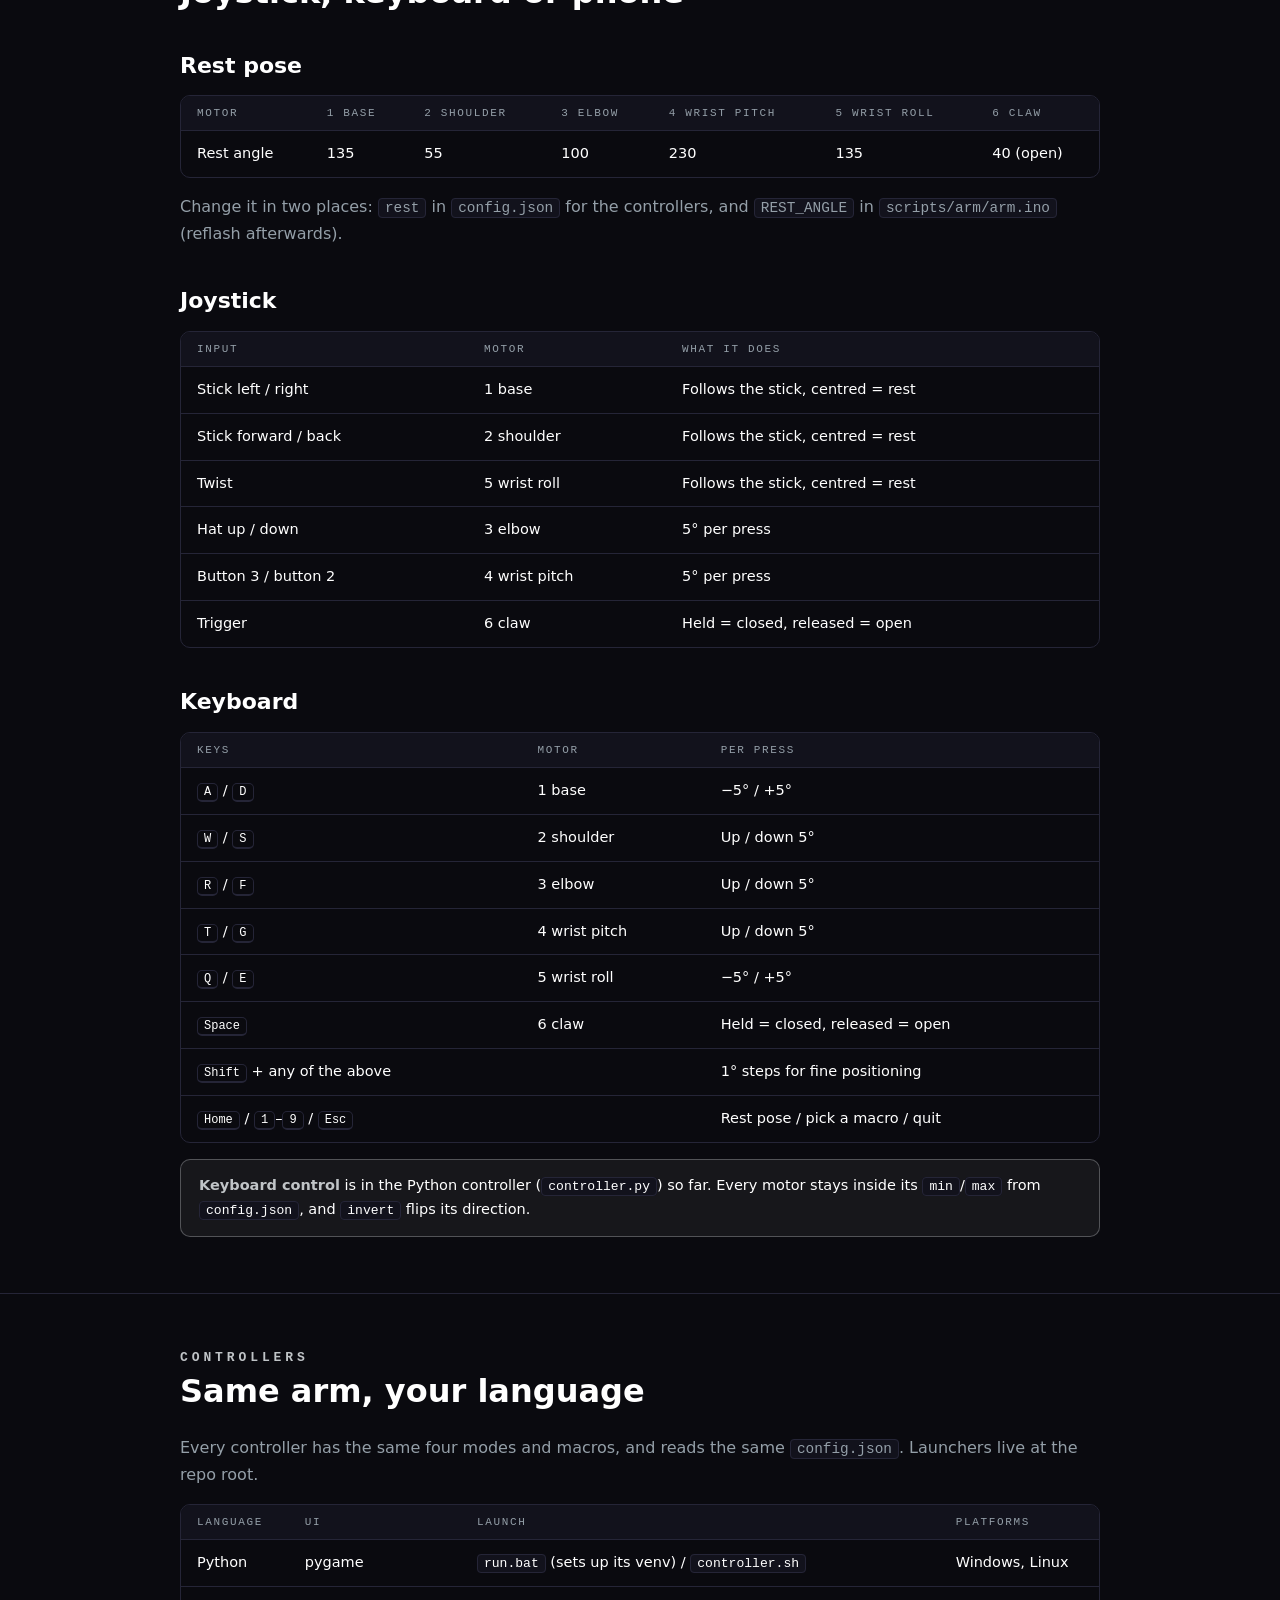
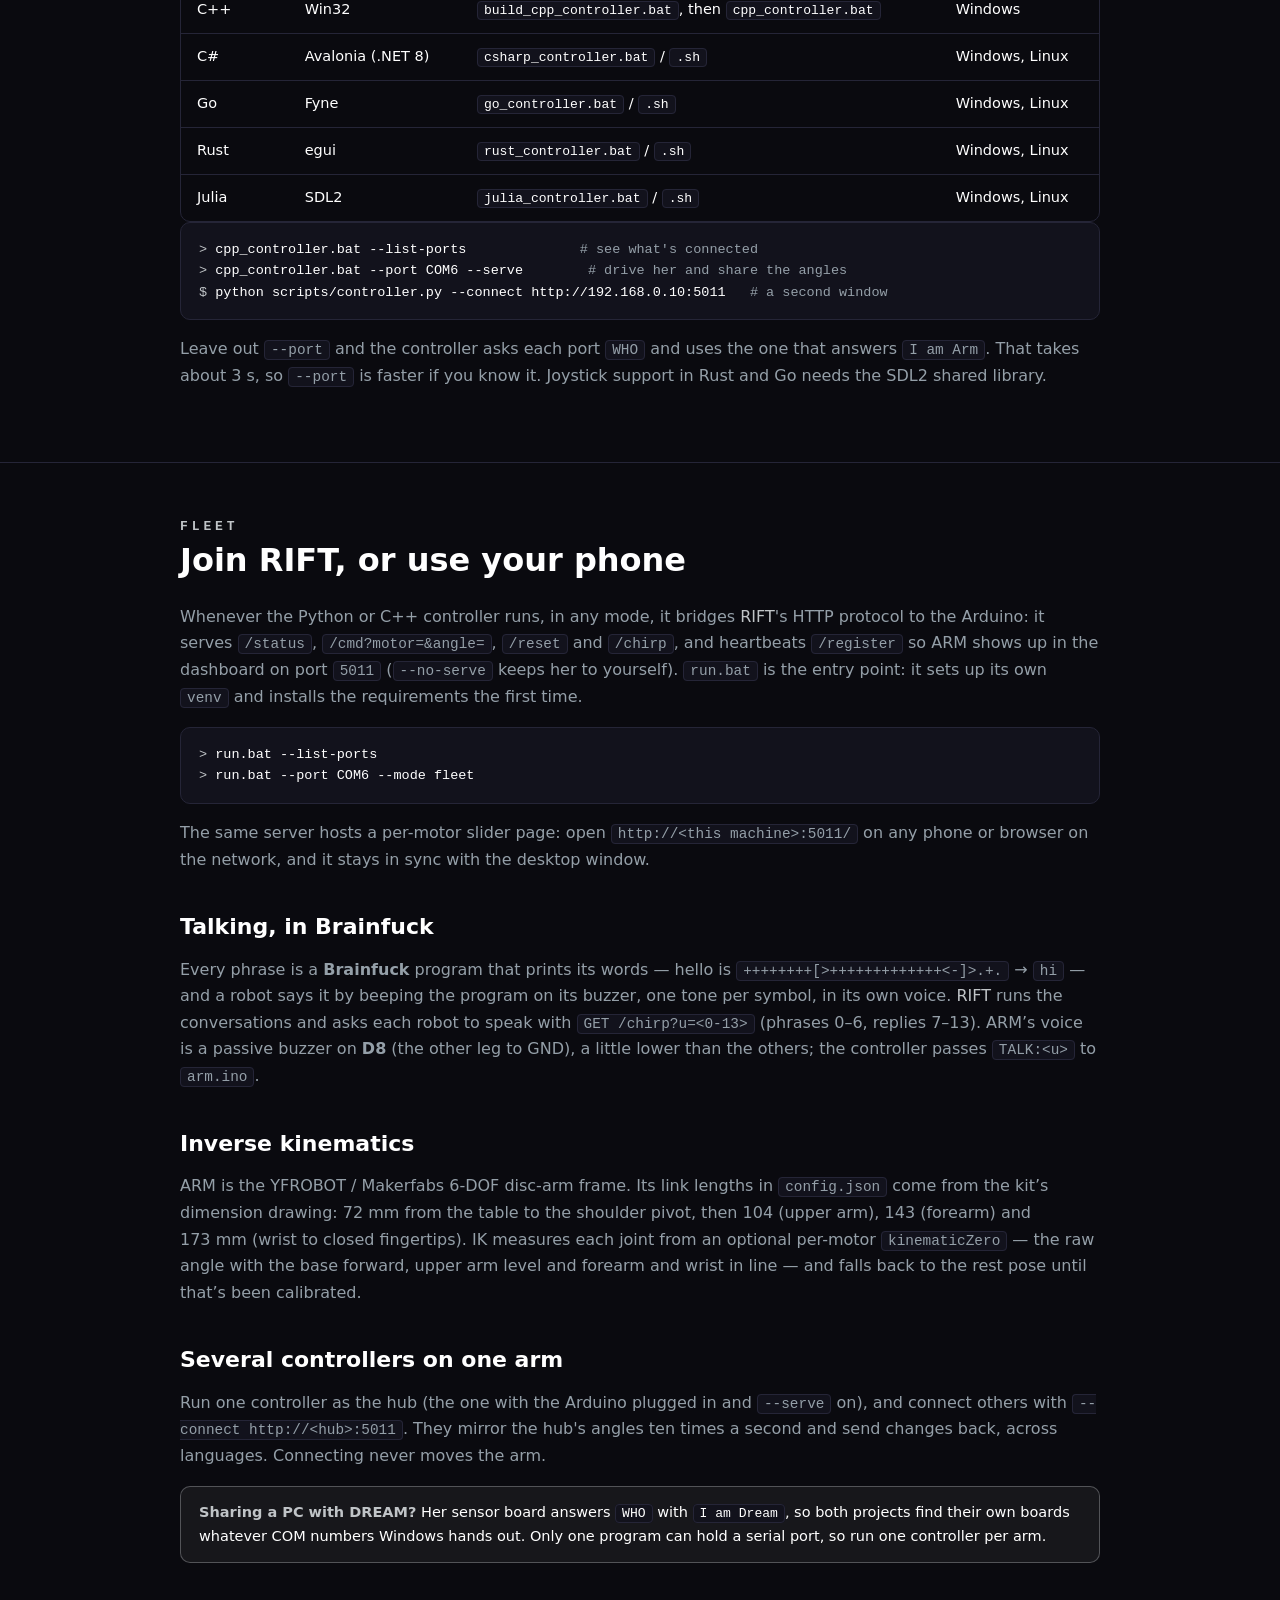
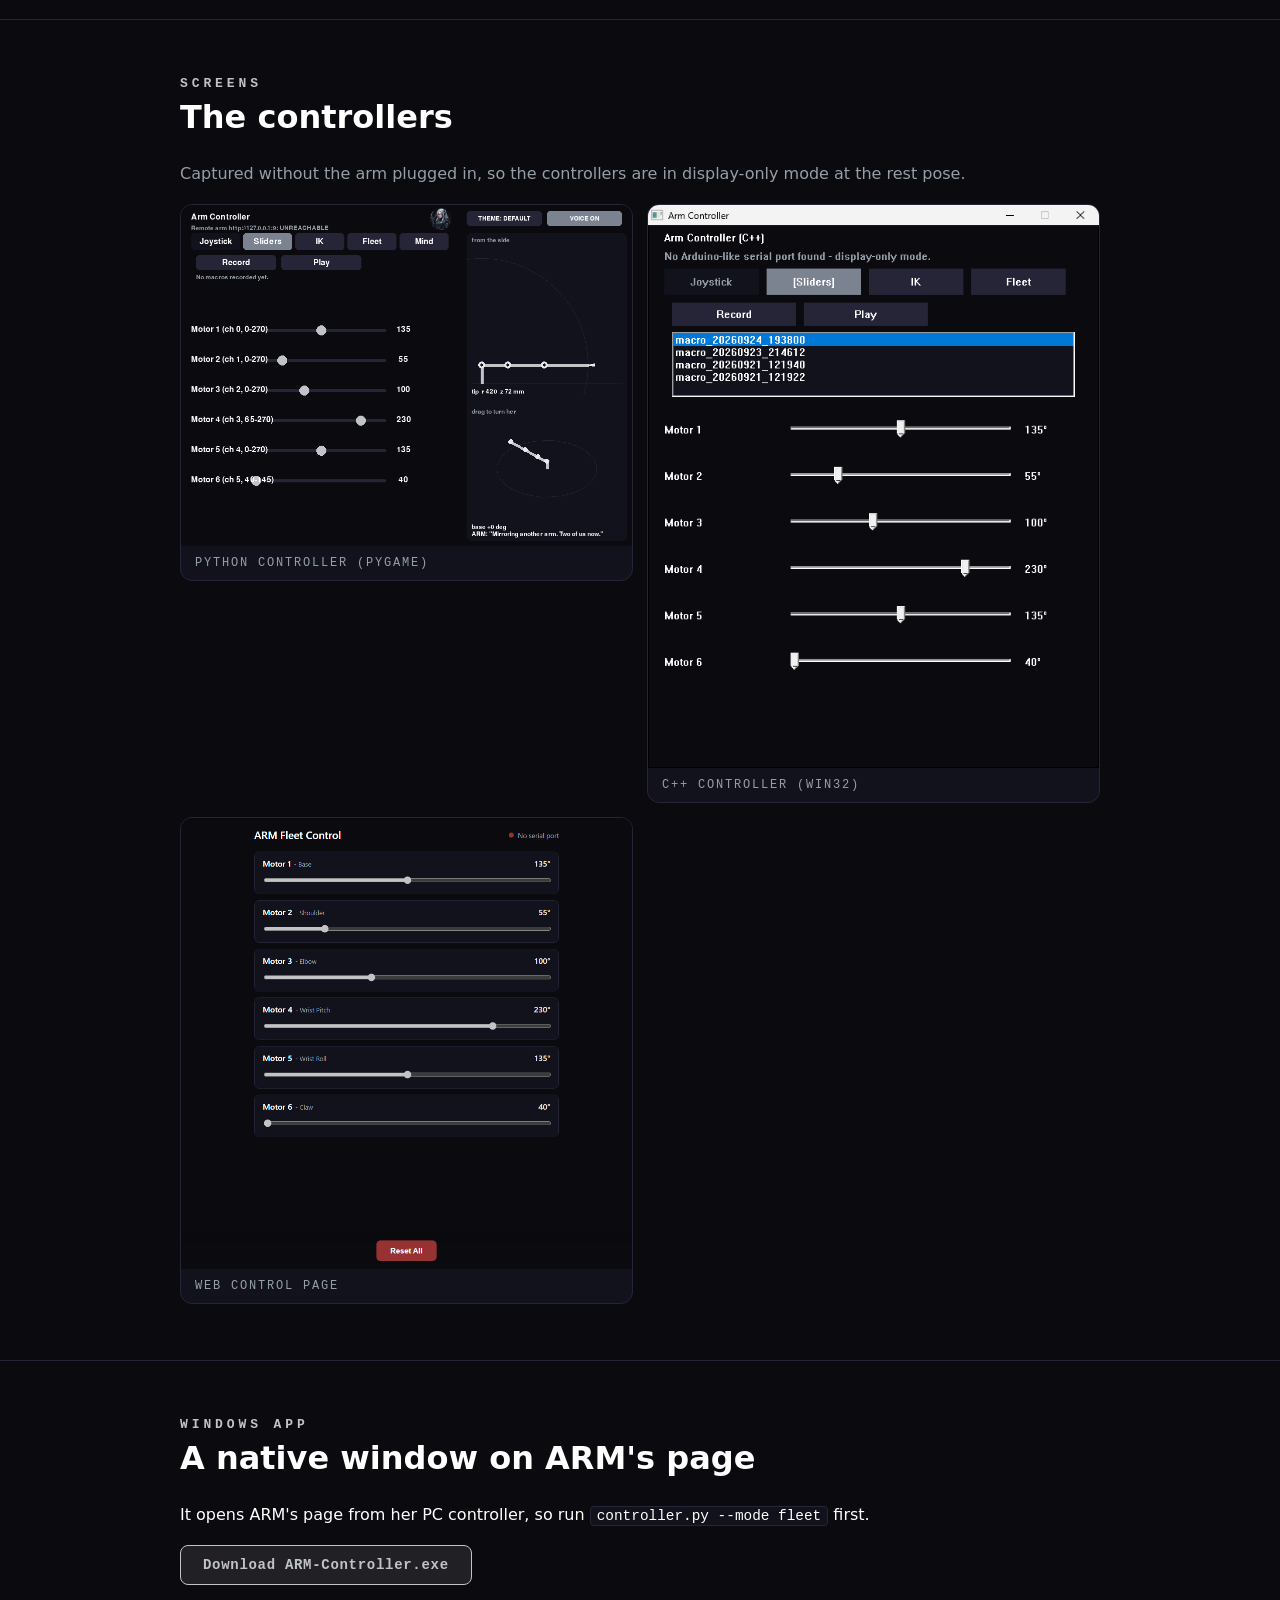
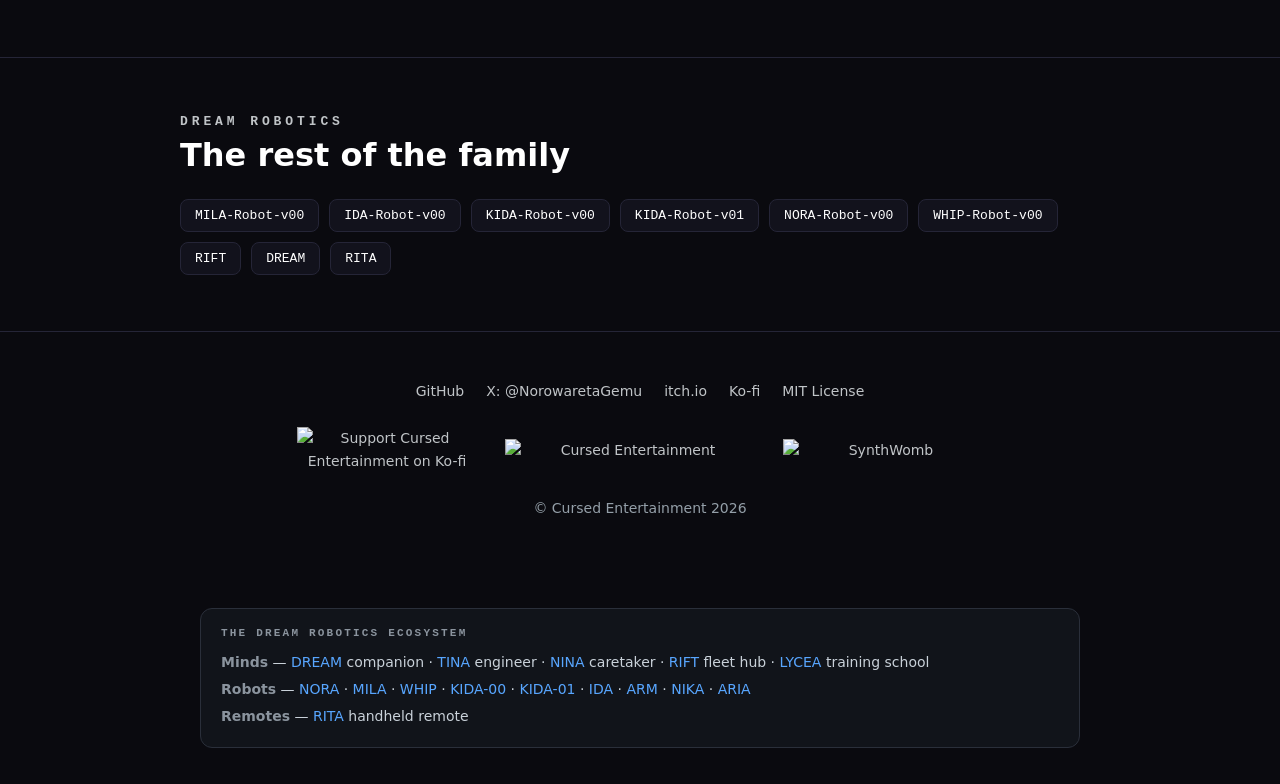
==== commit 7b7908c3: "Site and README: the Windows app and what's new Co-Authored-By: Claude Opus 5.5 <noreply@anthropic.c" ====
--- a/index.html
+++ b/index.html
@@ -265,6 +265,15 @@
   </div>
 </section>
 
+<section id="windows">
+  <div class="wrap">
+    <h2>Windows app</h2>
+    <h3 class="title">A native window on ARM's page</h3>
+    <p>It opens ARM's page from her PC controller, so run <code>controller.py --mode fleet</code> first.</p>
+    <p><a class="btn primary" href="https://github.com/CursedPrograms/ARM-Robot-v01/raw/main/builds/ARM-Controller.exe">Download ARM-Controller.exe</a></p>
+  </div>
+</section>
+
 <section id="related">
   <div class="wrap">
     <h2>DREAM Robotics</h2>
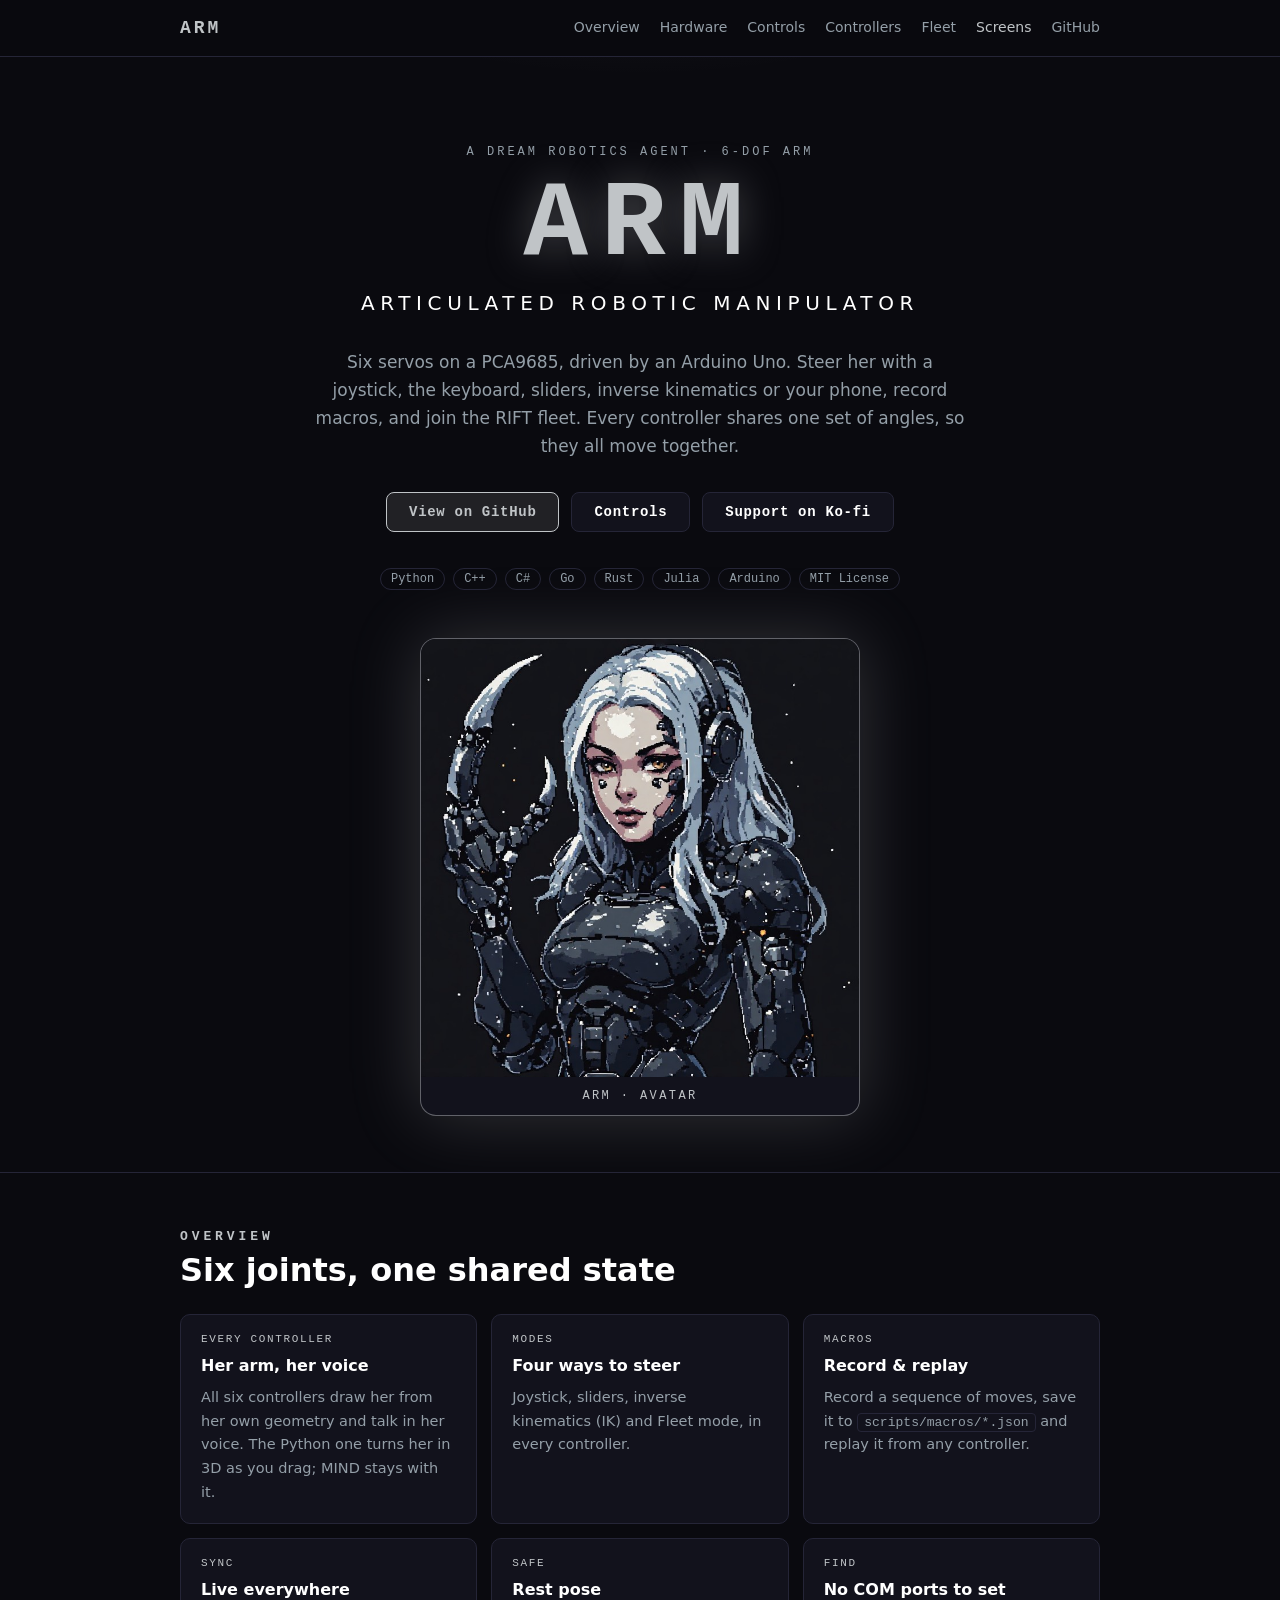
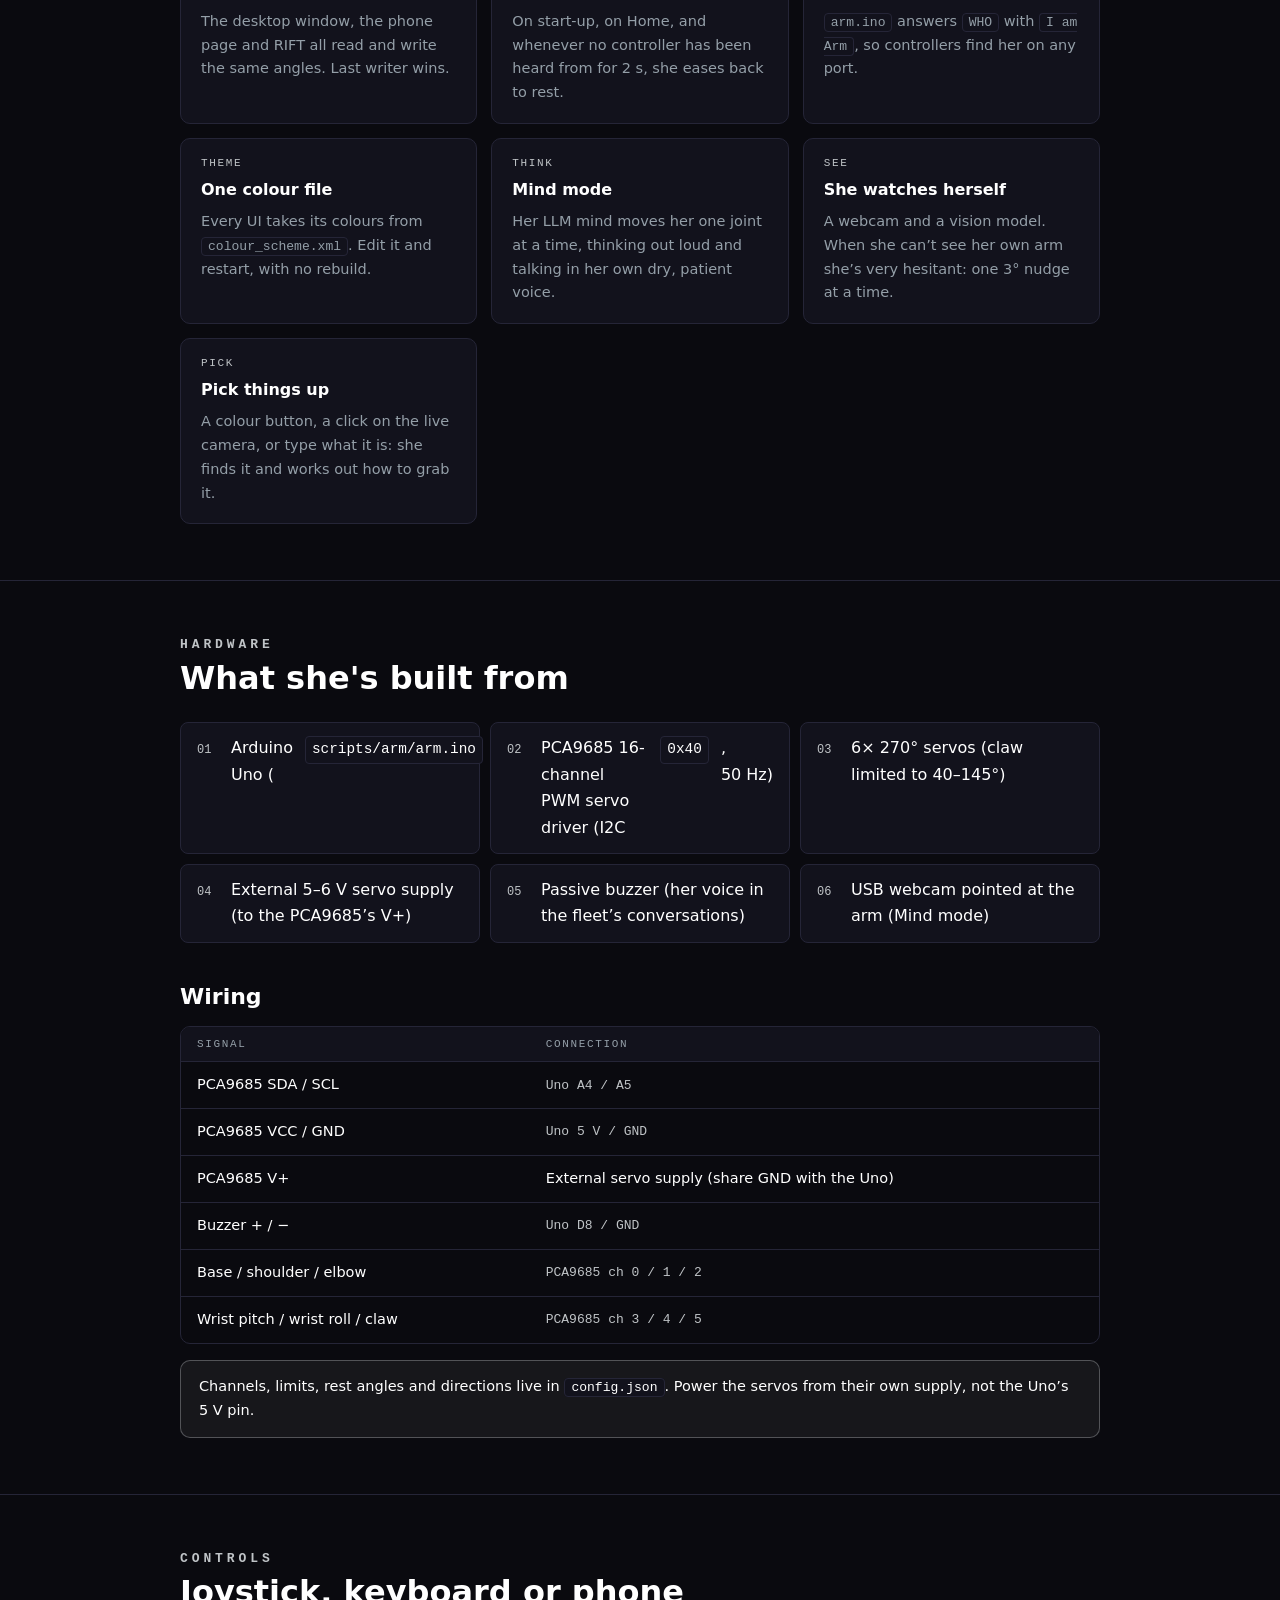
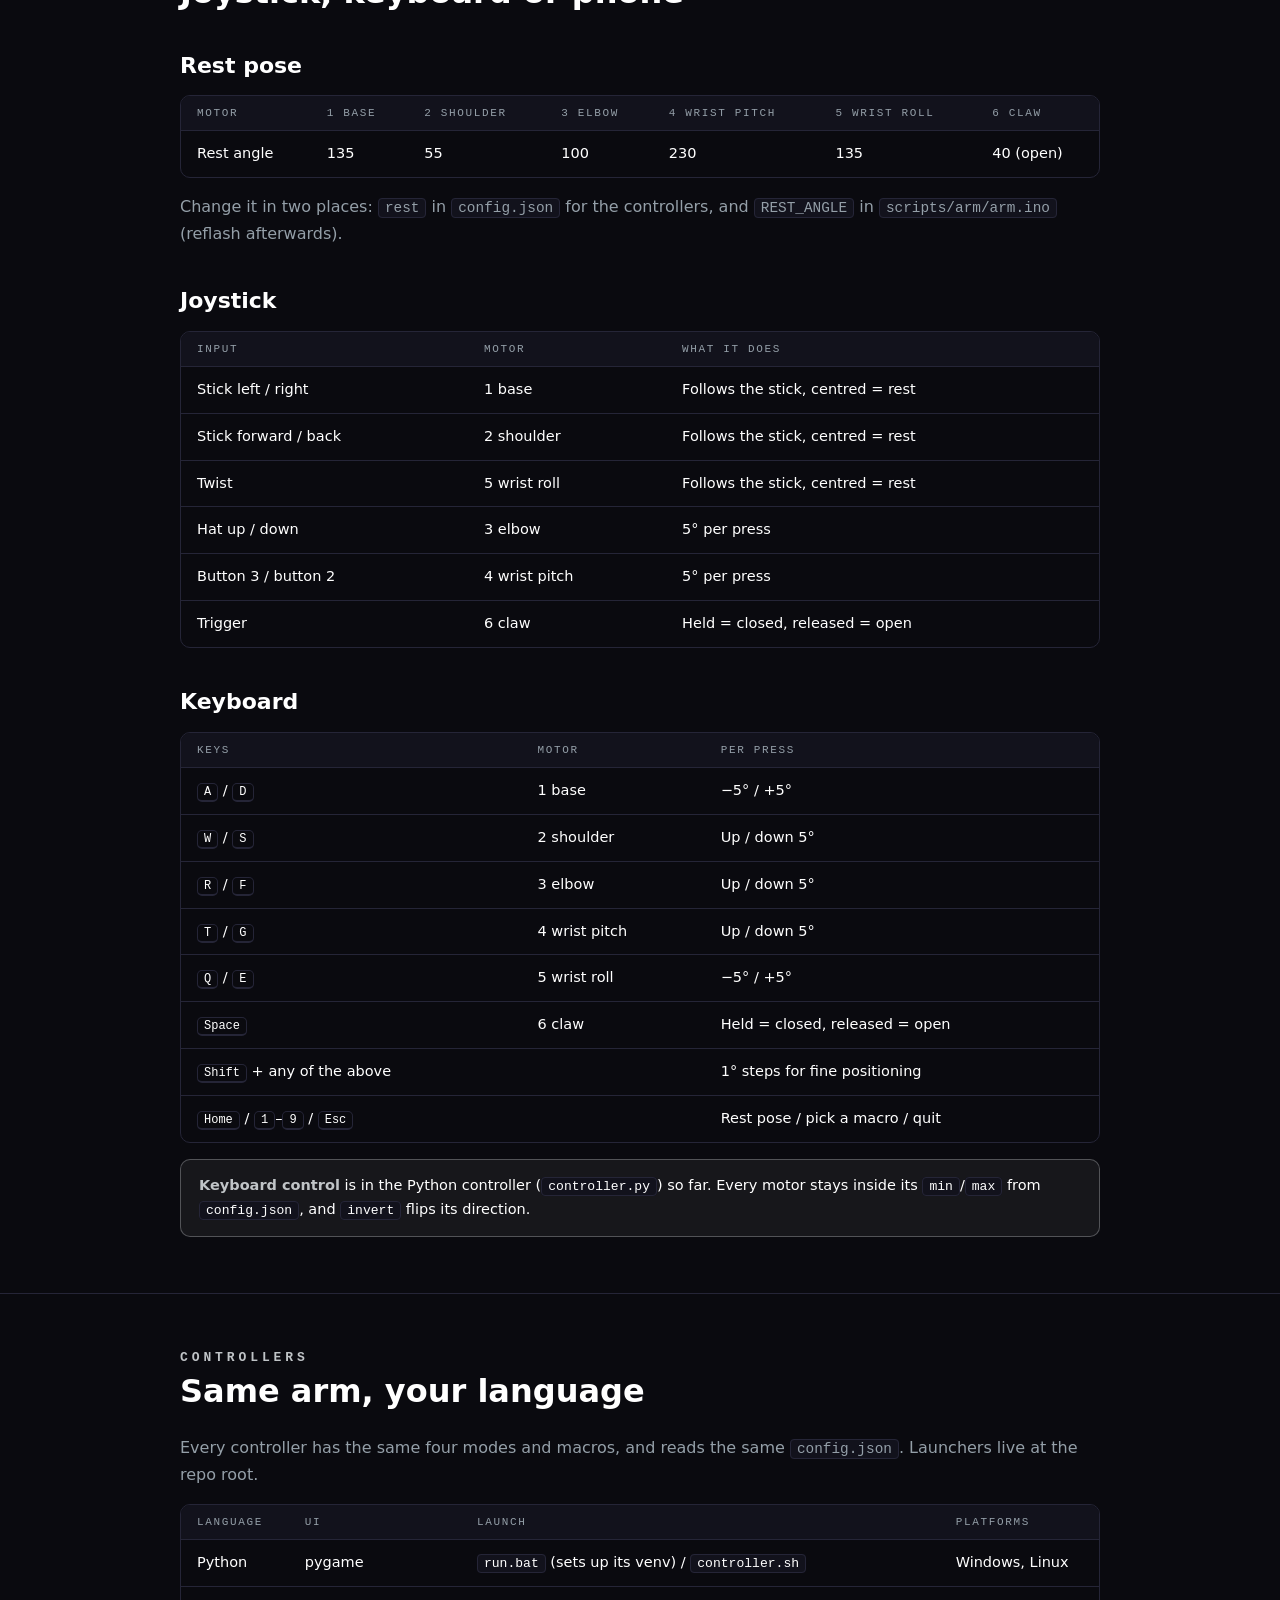
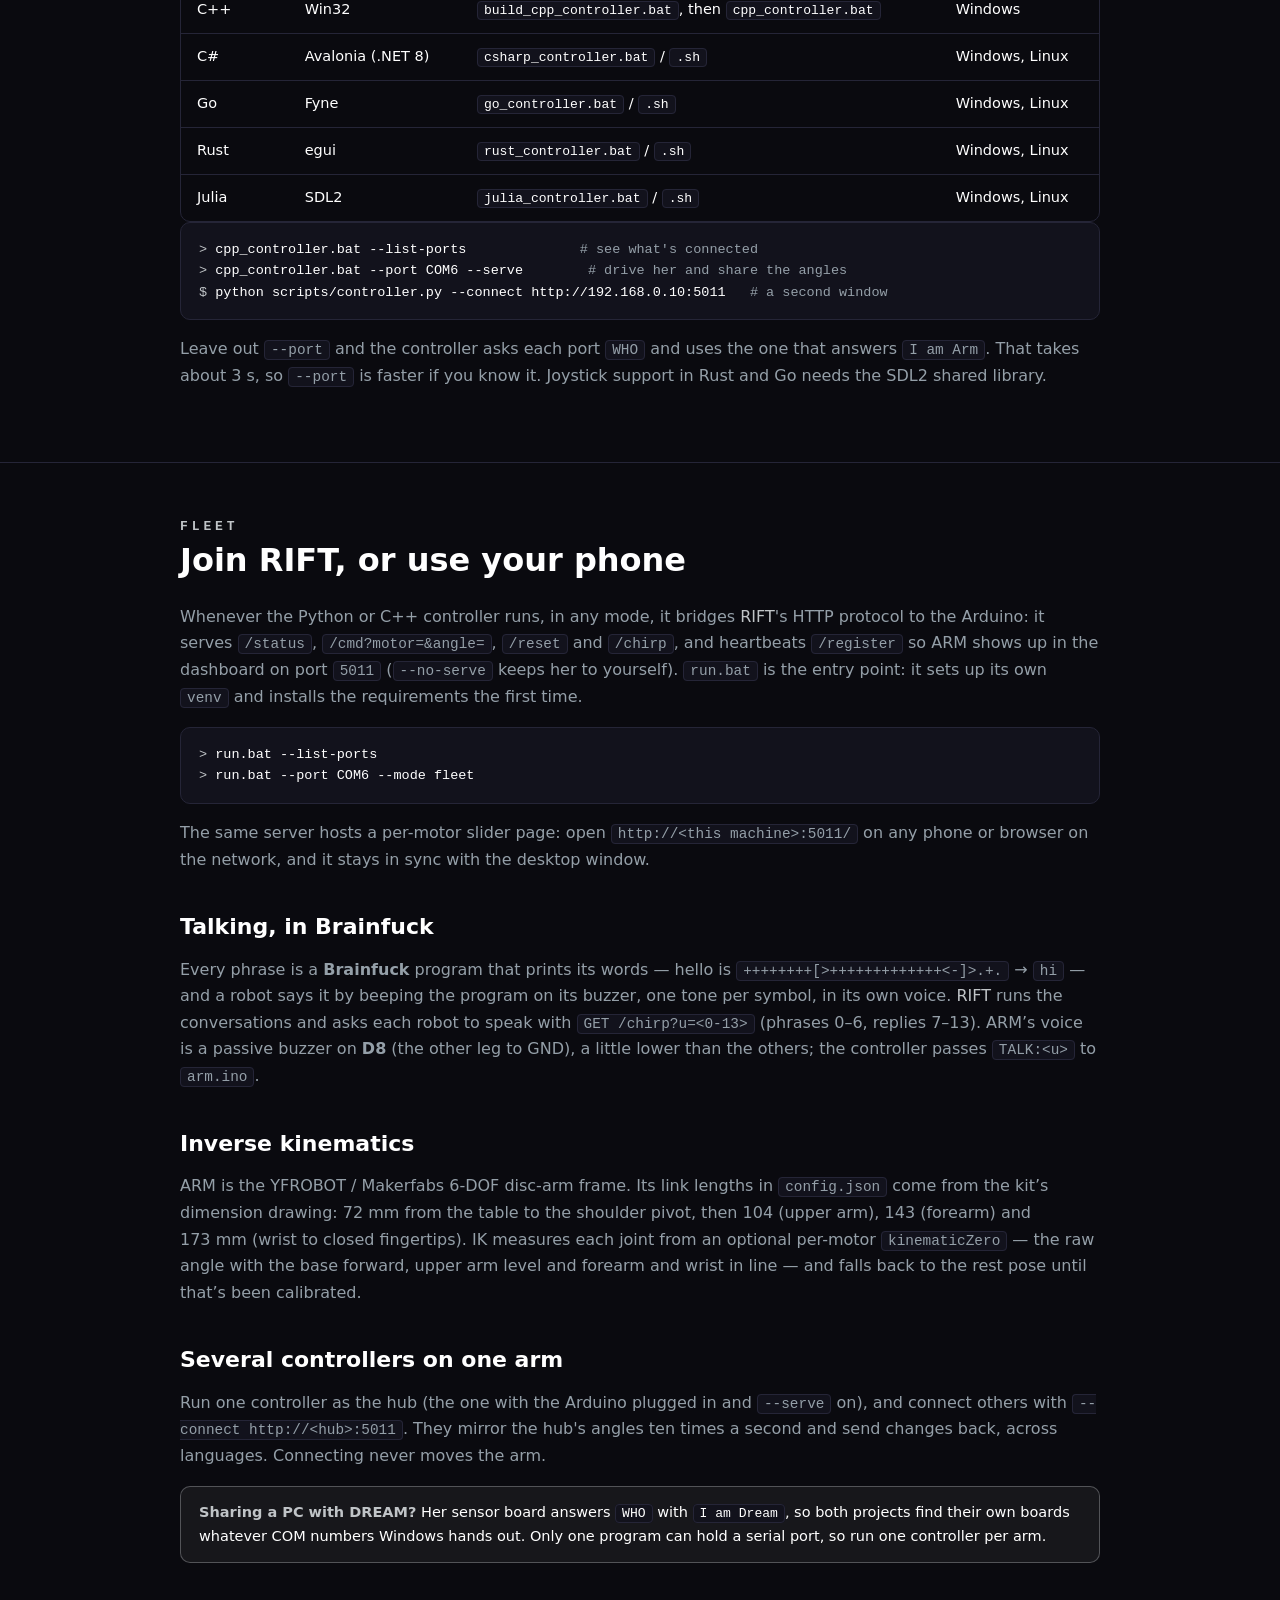
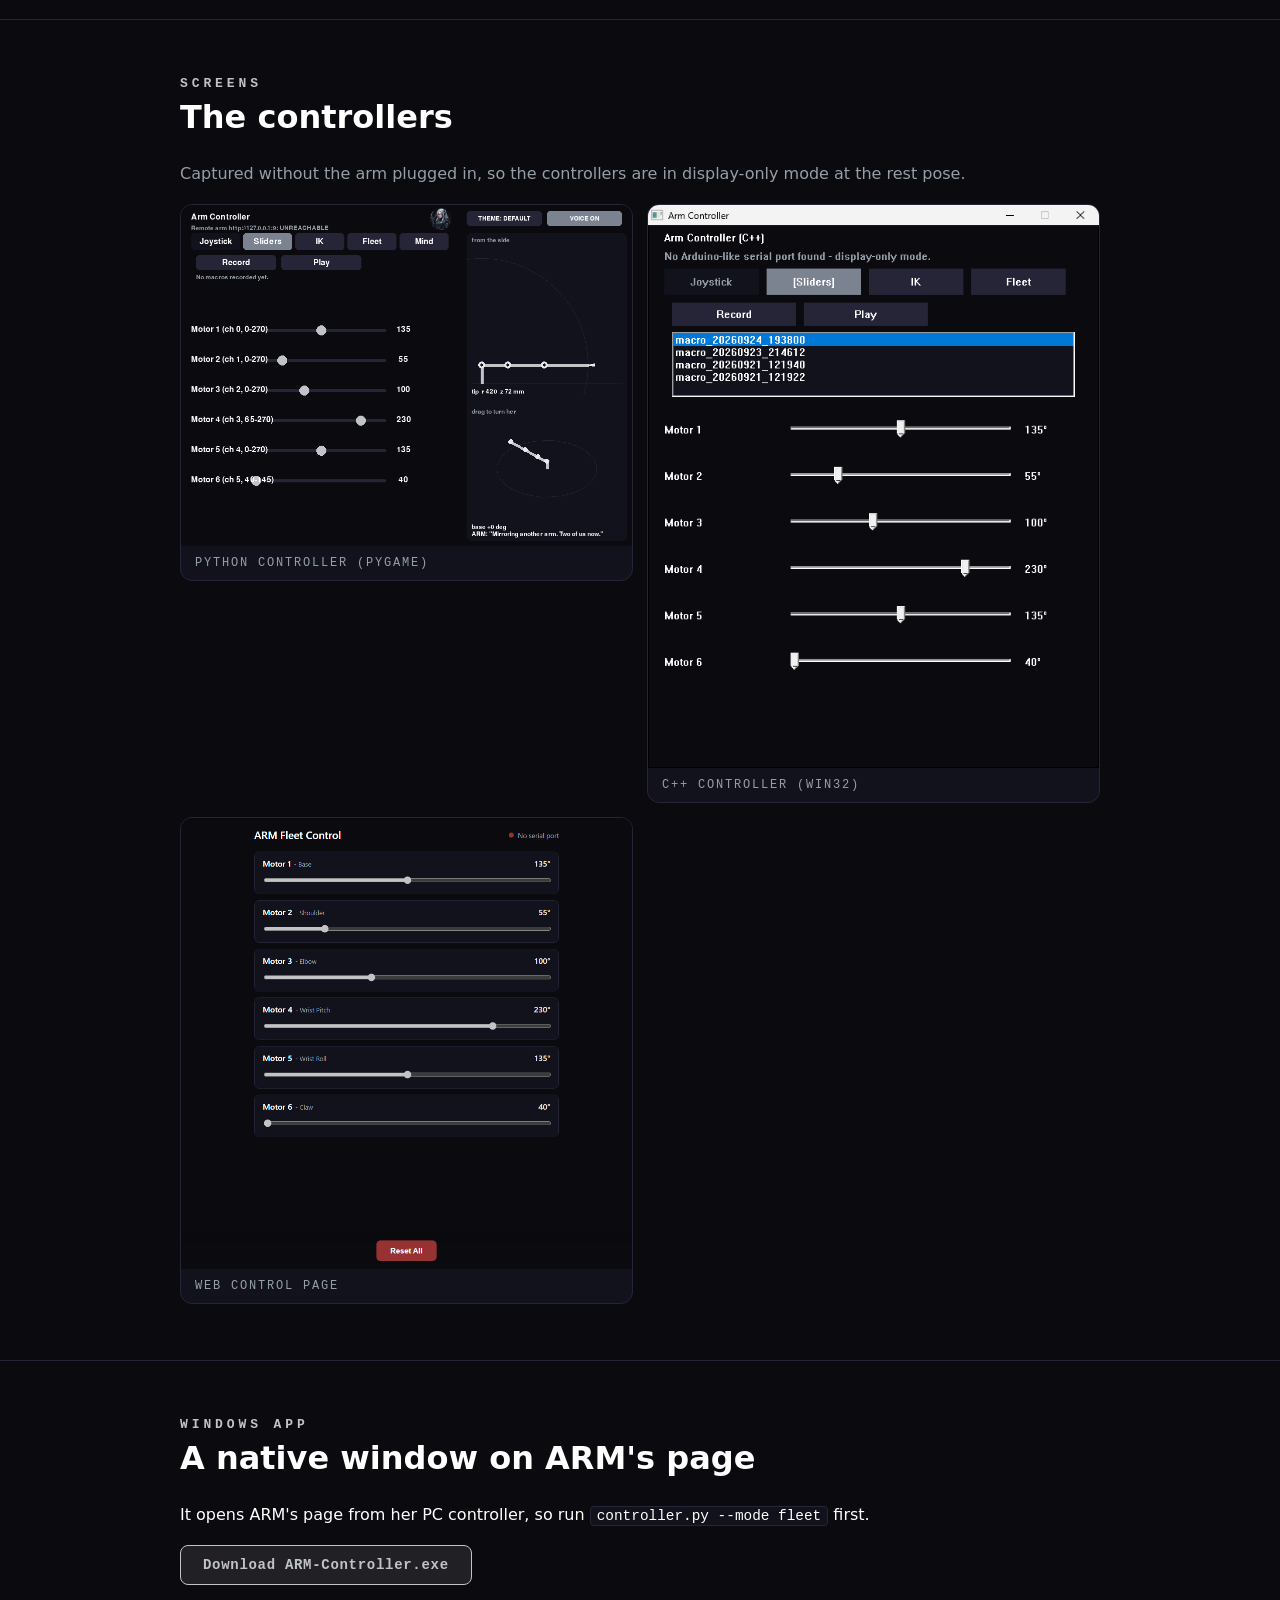
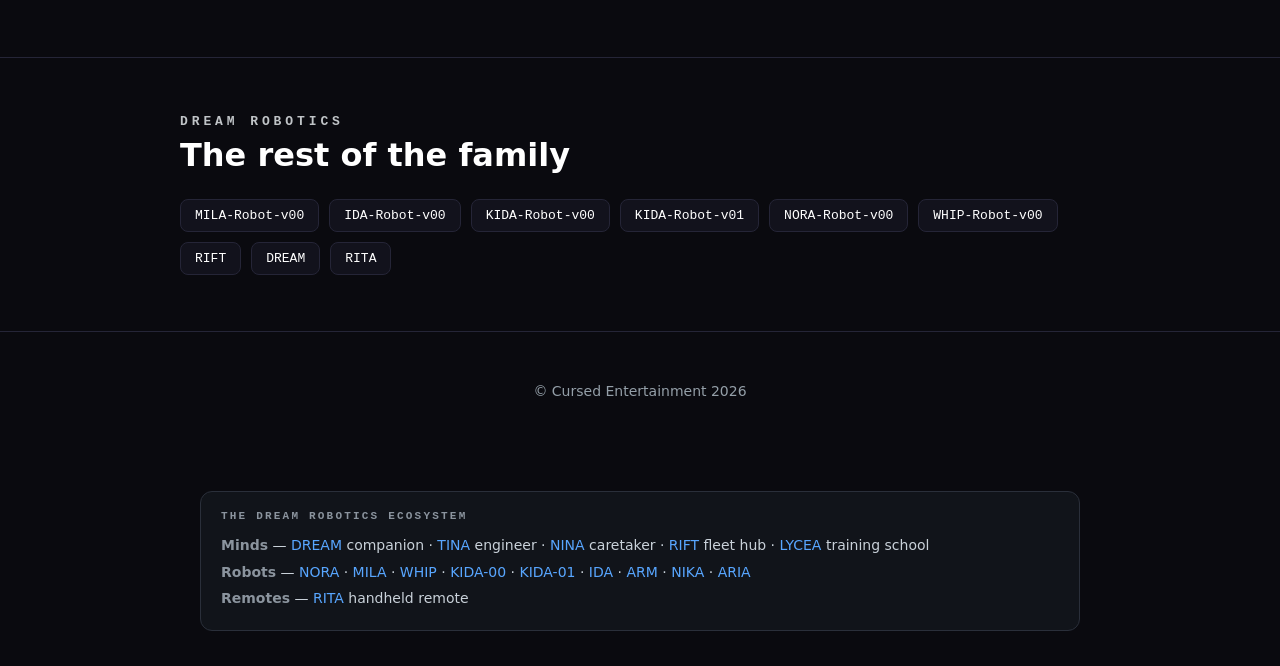
==== commit a97d54a2: "Sites: one shared footer, from RIFT's site, with the SynthWomb logo Co-Authored-By: Claude Opus 5.5 " ====
--- a/index.html
+++ b/index.html
@@ -294,31 +294,8 @@
 
 </main>
 
-<footer>
-  <div class="wrap">
-    <div class="links">
-      <a href="https://github.com/CursedPrograms/ARM-Robot-v01">GitHub</a>
-      <a href="https://x.com/NorowaretaGemu">X: @NorowaretaGemu</a>
-      <a href="https://cursed-entertainment.itch.io/">itch.io</a>
-      <a href="https://ko-fi.com/cursedentertainment">Ko-fi</a>
-      <a href="https://github.com/CursedPrograms/ARM-Robot-v01/blob/main/LICENSE">MIT License</a>
-    </div>
-
-    <div class="logos">
-      <a href="https://ko-fi.com/cursedentertainment">
-        <img src="https://ko-fi.com/img/githubbutton_sm.svg" alt="Support Cursed Entertainment on Ko-fi" width="180" loading="lazy">
-      </a>
-      <a href="https://cursed-entertainment.itch.io/">
-        <img src="https://github.com/CursedPrograms/cursedentertainment/raw/main/images/logos/logo-wide-grey.png" alt="Cursed Entertainment" width="250" loading="lazy">
-      </a>
-      <a href="https://github.com/SynthWomb">
-        <img src="https://github.com/SynthWomb/synth.womb/blob/main/logos/synthwomb07.png?raw=true" alt="SynthWomb" width="200" loading="lazy">
-      </a>
-    </div>
-
-    <div>&copy; Cursed Entertainment 2026</div>
-  </div>
-</footer>
+<footer id="site-footer">&copy; Cursed Entertainment 2026</footer>
+<script src="https://cursedprograms.github.io/RIFT/site/footer.js"></script>
 
 <!-- DREAM-ECOSYSTEM:START -->
 <section class="eco">
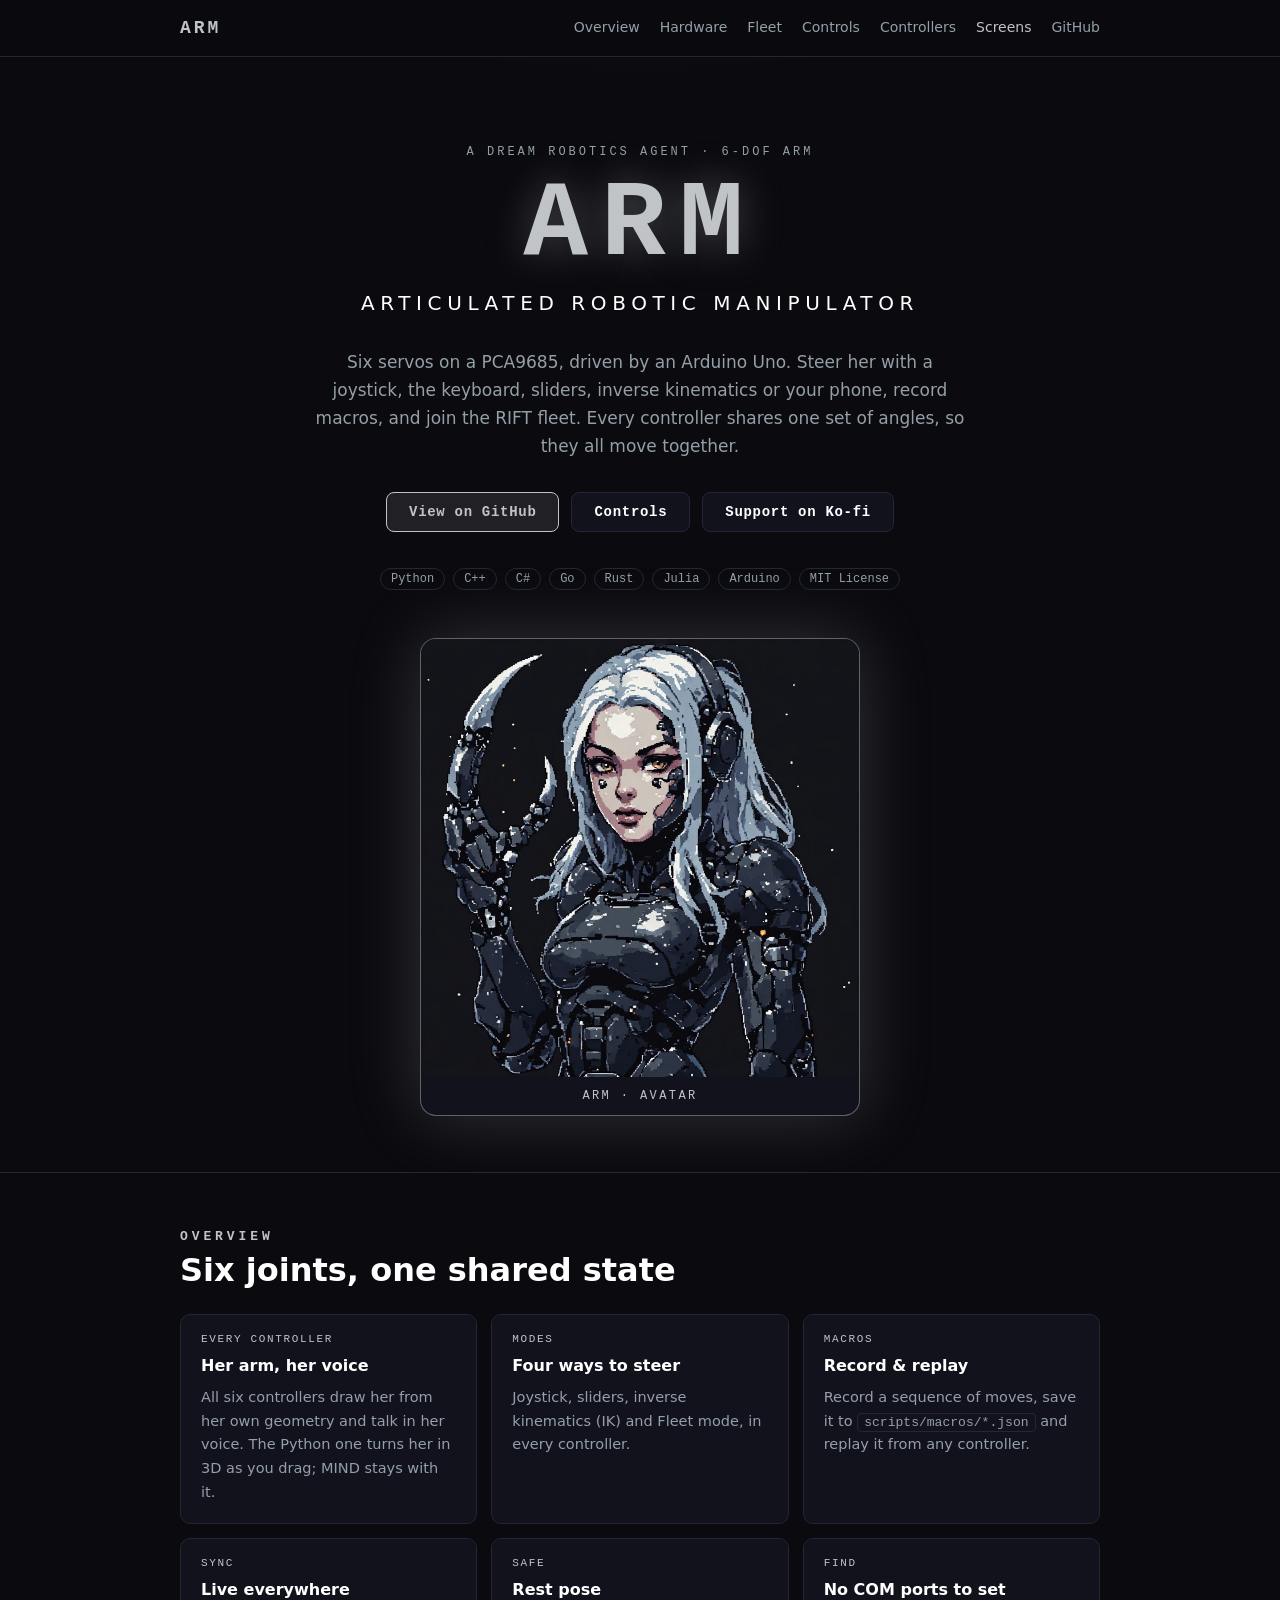
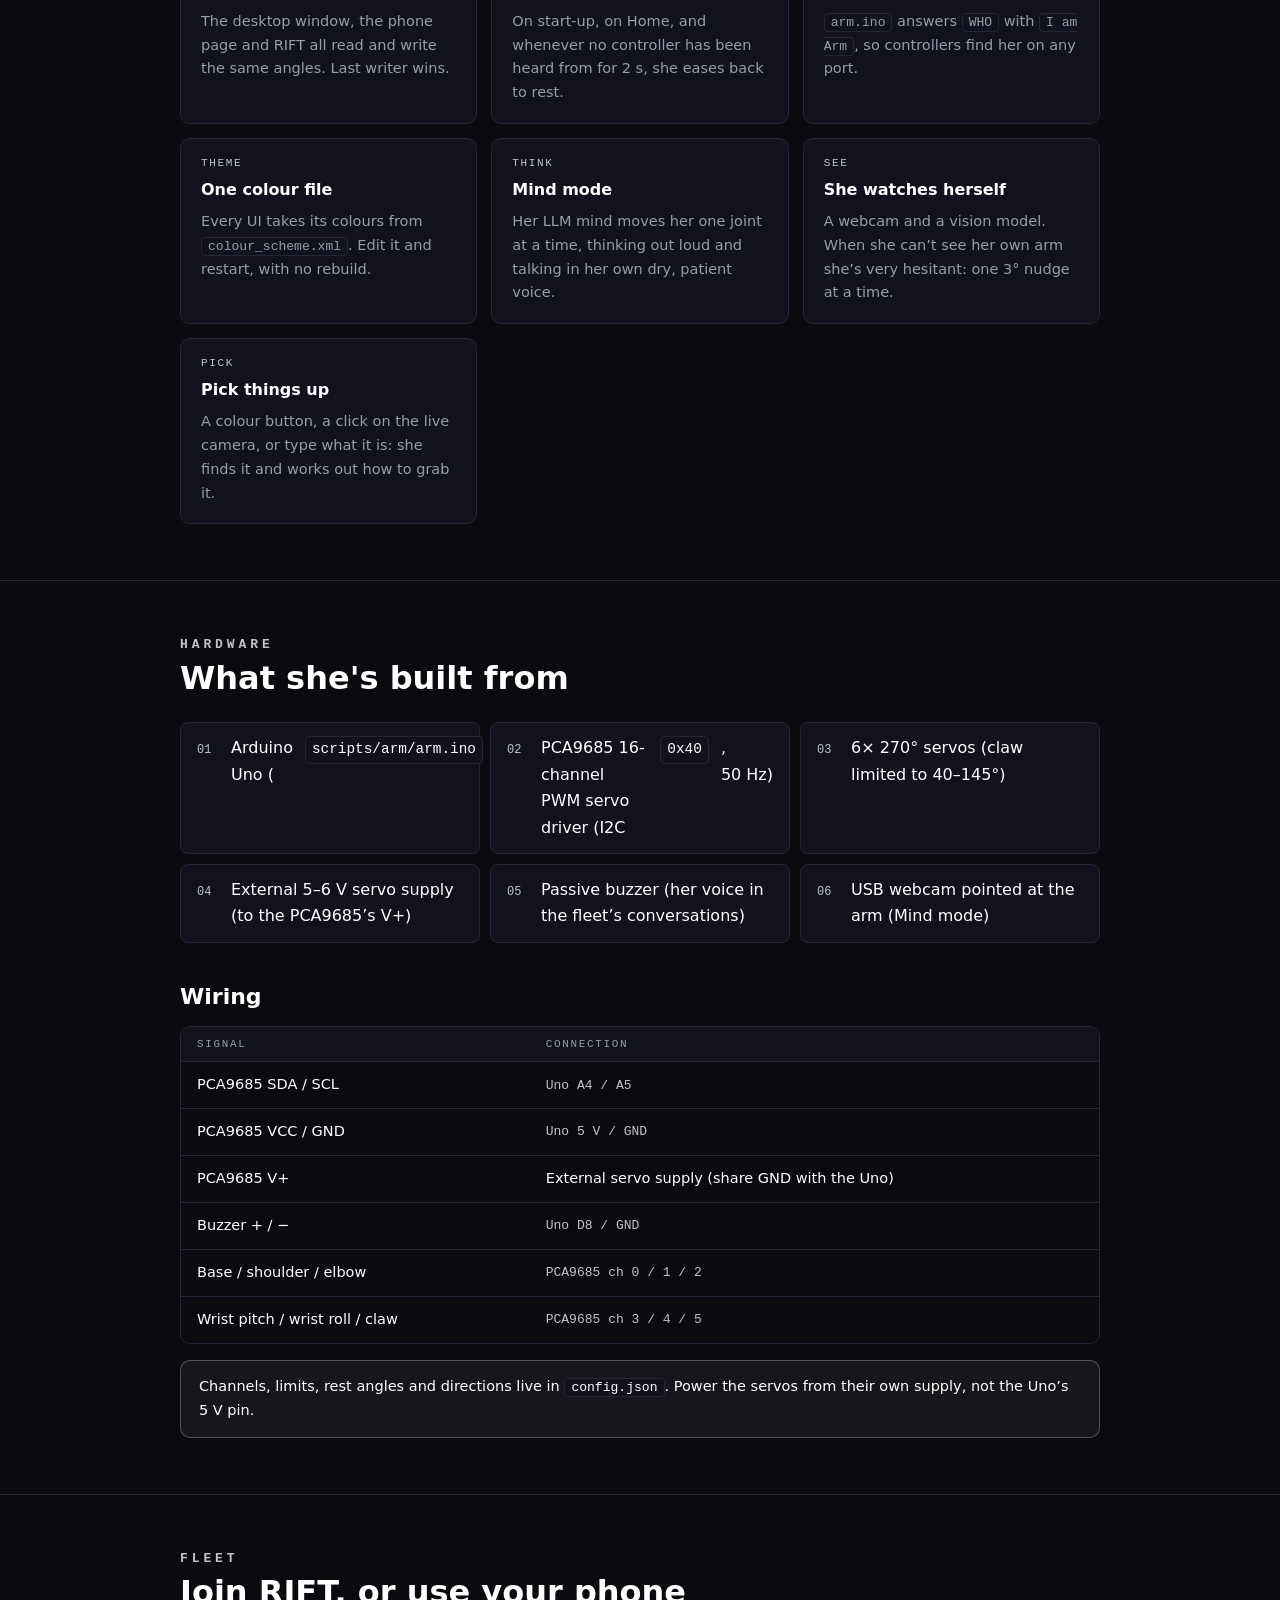
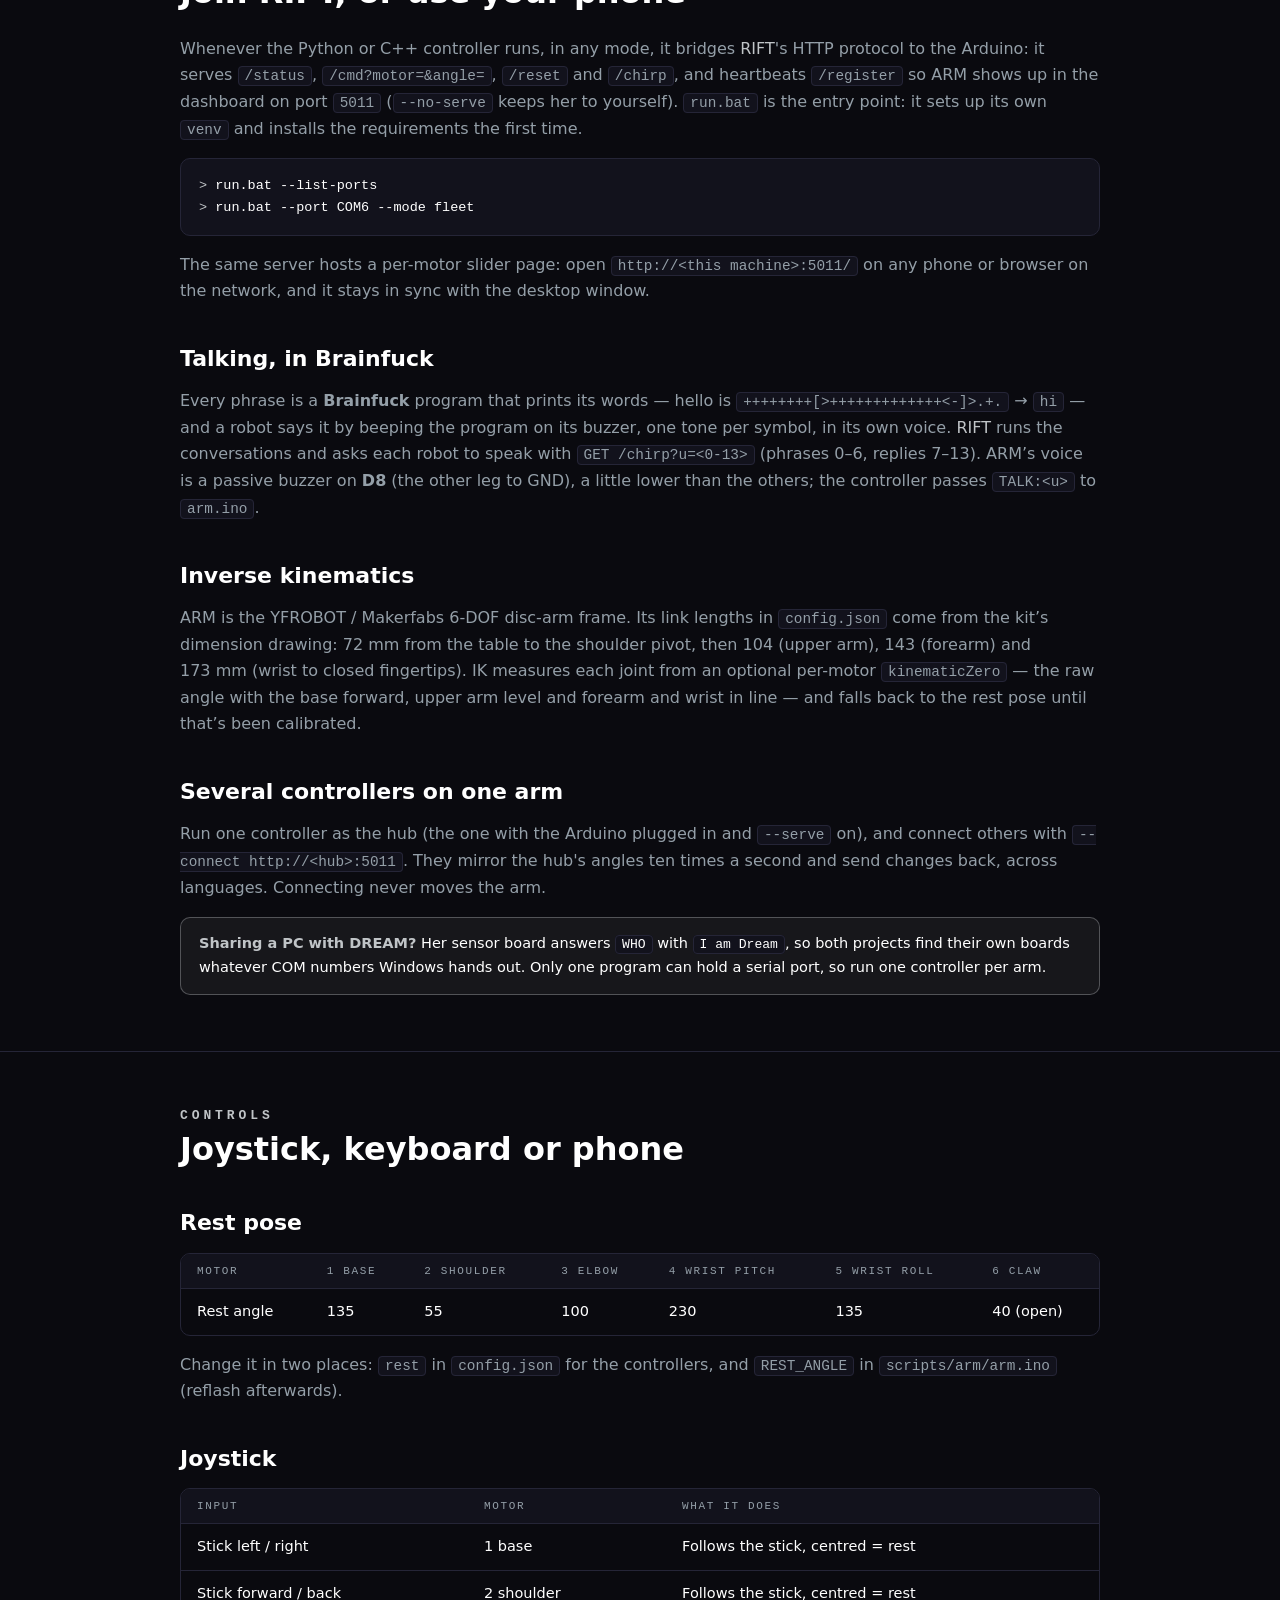
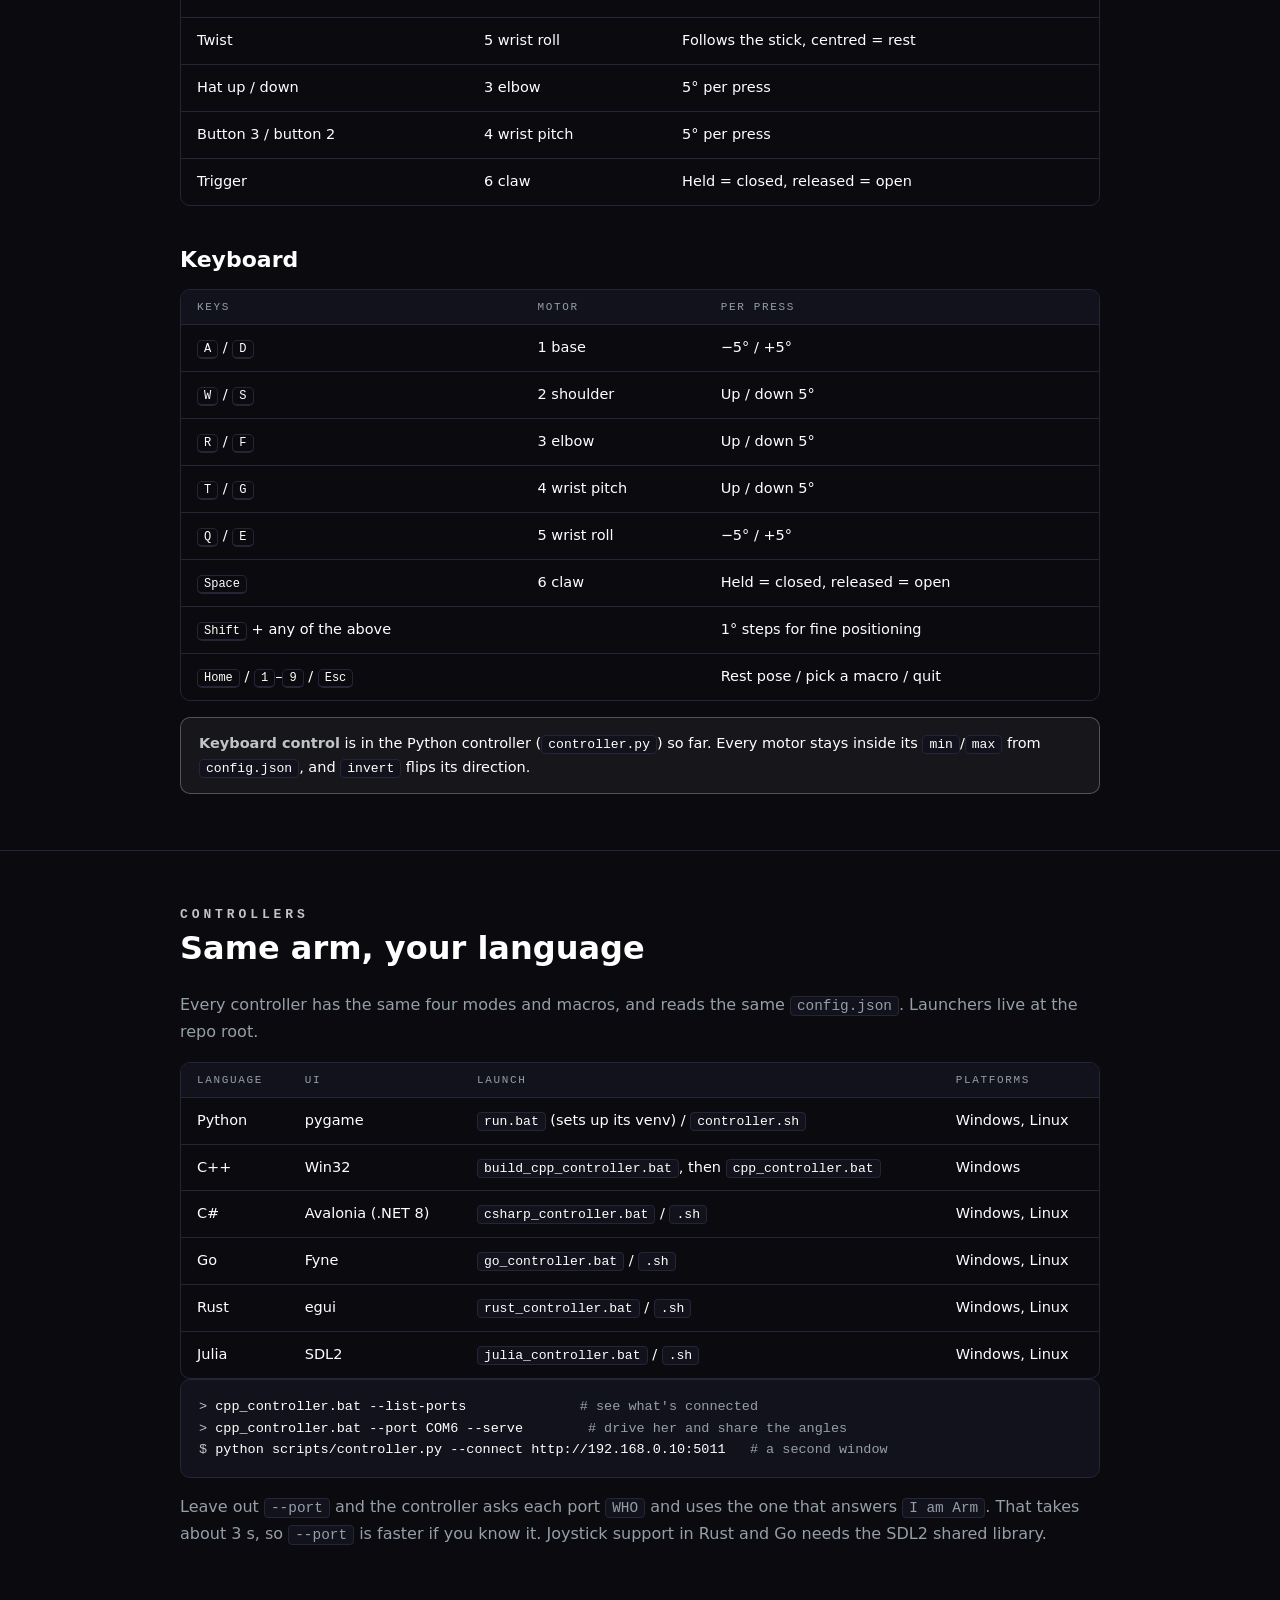
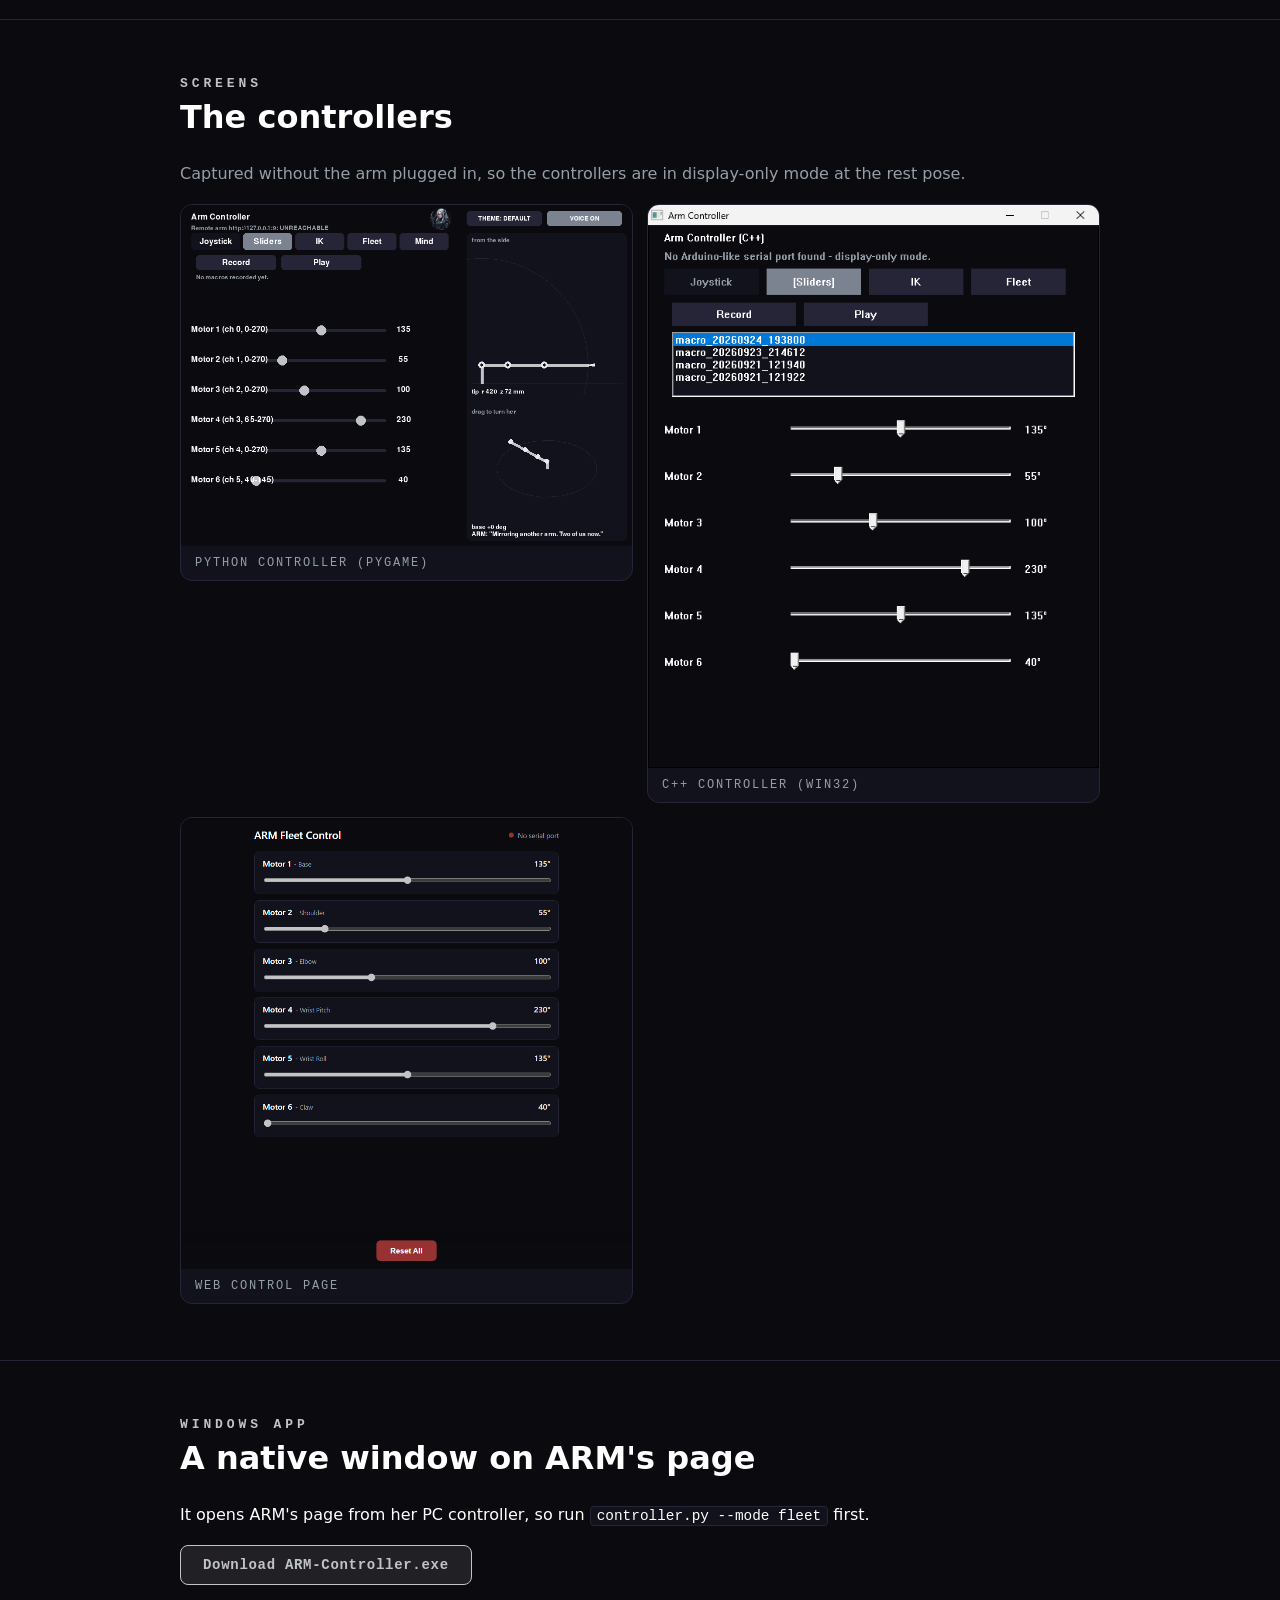
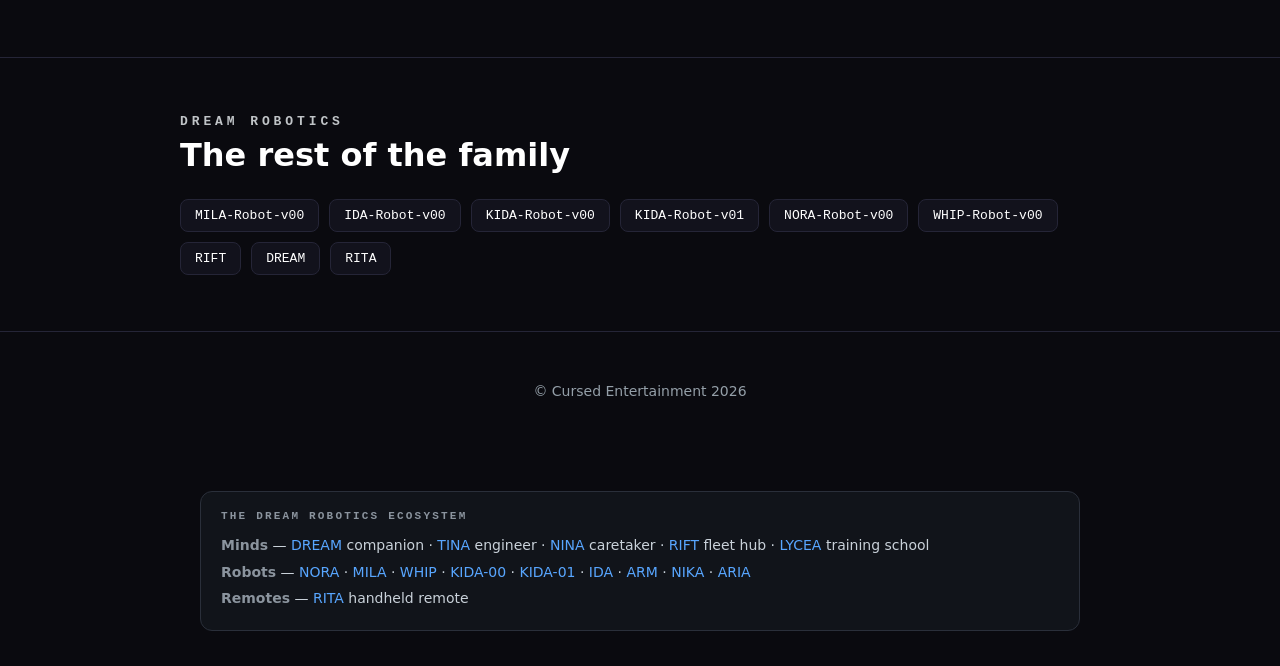
==== commit b9c5afac: "talk_bf update; docs Co-Authored-By: Claude Opus 5.5 <noreply@anthropic.com>" ====
--- a/index.html
+++ b/index.html
@@ -23,9 +23,9 @@
     <ul>
       <li><a href="#overview">Overview</a></li>
       <li><a href="#hardware">Hardware</a></li>
+      <li><a href="#fleet">Fleet</a></li>
       <li><a href="#controls">Controls</a></li>
       <li><a href="#controllers">Controllers</a></li>
-      <li><a href="#fleet">Fleet</a></li>
       <li><a href="#screens">Screens</a></li>
       <li><a href="https://github.com/CursedPrograms/ARM-Robot-v01">GitHub</a></li>
     </ul>
@@ -61,7 +61,6 @@
 </header>
 
 <main>
-
 <section id="overview">
   <div class="wrap">
     <h2>Overview</h2>
@@ -151,6 +150,25 @@
   </div>
 </section>
 
+<section id="fleet">
+  <div class="wrap">
+    <h2>Fleet</h2>
+    <h3 class="title">Join RIFT, or use your phone</h3>
+    <p class="muted">Whenever the Python or C++ controller runs, in any mode, it bridges <a href="https://github.com/CursedPrograms/RIFT">RIFT</a>'s HTTP protocol to the Arduino: it serves <code>/status</code>, <code>/cmd?motor=&amp;angle=</code>, <code>/reset</code> and <code>/chirp</code>, and heartbeats <code>/register</code> so ARM shows up in the dashboard on port <code>5011</code> (<code>--no-serve</code> keeps her to yourself). <code>run.bat</code> is the entry point: it sets up its own <code>venv</code> and installs the requirements the first time.</p>
+<pre><span class="p">&gt;</span> run.bat --list-ports
+<span class="p">&gt;</span> run.bat --port COM6 --mode fleet</pre>
+    <p class="muted">The same server hosts a per-motor slider page: open <code>http://&lt;this machine&gt;:5011/</code> on any phone or browser on the network, and it stays in sync with the desktop window.</p>
+    <h3 class="sub">Talking, in Brainfuck</h3>
+    <p class="muted">Every phrase is a <strong>Brainfuck</strong> program that prints its words &mdash; hello is <code>++++++++[&gt;+++++++++++++&lt;-]&gt;.+.</code> &rarr; <code>hi</code> &mdash; and a robot says it by beeping the program on its buzzer, one tone per symbol, in its own voice. <a href="https://cursedprograms.github.io/RIFT/">RIFT</a> runs the conversations and asks each robot to speak with <code>GET /chirp?u=&lt;0-13&gt;</code> (phrases 0&ndash;6, replies 7&ndash;13). ARM&rsquo;s voice is a passive buzzer on <strong>D8</strong> (the other leg to GND), a little lower than the others; the controller passes <code>TALK:&lt;u&gt;</code> to <code>arm.ino</code>.</p>
+
+    <h3 class="sub">Inverse kinematics</h3>
+    <p class="muted">ARM is the YFROBOT / Makerfabs 6-DOF disc-arm frame. Its link lengths in <code>config.json</code> come from the kit&rsquo;s dimension drawing: 72&nbsp;mm from the table to the shoulder pivot, then 104 (upper arm), 143 (forearm) and 173&nbsp;mm (wrist to closed fingertips). IK measures each joint from an optional per-motor <code>kinematicZero</code> &mdash; the raw angle with the base forward, upper arm level and forearm and wrist in line &mdash; and falls back to the rest pose until that&rsquo;s been calibrated.</p>
+    <h3 class="sub">Several controllers on one arm</h3>
+    <p class="muted">Run one controller as the hub (the one with the Arduino plugged in and <code>--serve</code> on), and connect others with <code>--connect http://&lt;hub&gt;:5011</code>. They mirror the hub's angles ten times a second and send changes back, across languages. Connecting never moves the arm.</p>
+    <p class="note"><strong>Sharing a PC with DREAM?</strong> Her sensor board answers <code>WHO</code> with <code>I am Dream</code>, so both projects find their own boards whatever COM numbers Windows hands out. Only one program can hold a serial port, so run one controller per arm.</p>
+  </div>
+</section>
+
 <section id="controls">
   <div class="wrap">
     <h2>Controls</h2>
@@ -221,25 +239,6 @@
 <span class="p">&gt;</span> cpp_controller.bat --port COM6 --serve        <span class="c"># drive her and share the angles</span>
 <span class="p">$</span> python scripts/controller.py --connect http://192.168.0.10:5011   <span class="c"># a second window</span></pre>
     <p class="muted">Leave out <code>--port</code> and the controller asks each port <code>WHO</code> and uses the one that answers <code>I am Arm</code>. That takes about 3&nbsp;s, so <code>--port</code> is faster if you know it. Joystick support in Rust and Go needs the SDL2 shared library.</p>
-  </div>
-</section>
-
-<section id="fleet">
-  <div class="wrap">
-    <h2>Fleet</h2>
-    <h3 class="title">Join RIFT, or use your phone</h3>
-    <p class="muted">Whenever the Python or C++ controller runs, in any mode, it bridges <a href="https://github.com/CursedPrograms/RIFT">RIFT</a>'s HTTP protocol to the Arduino: it serves <code>/status</code>, <code>/cmd?motor=&amp;angle=</code>, <code>/reset</code> and <code>/chirp</code>, and heartbeats <code>/register</code> so ARM shows up in the dashboard on port <code>5011</code> (<code>--no-serve</code> keeps her to yourself). <code>run.bat</code> is the entry point: it sets up its own <code>venv</code> and installs the requirements the first time.</p>
-<pre><span class="p">&gt;</span> run.bat --list-ports
-<span class="p">&gt;</span> run.bat --port COM6 --mode fleet</pre>
-    <p class="muted">The same server hosts a per-motor slider page: open <code>http://&lt;this machine&gt;:5011/</code> on any phone or browser on the network, and it stays in sync with the desktop window.</p>
-    <h3 class="sub">Talking, in Brainfuck</h3>
-    <p class="muted">Every phrase is a <strong>Brainfuck</strong> program that prints its words &mdash; hello is <code>++++++++[&gt;+++++++++++++&lt;-]&gt;.+.</code> &rarr; <code>hi</code> &mdash; and a robot says it by beeping the program on its buzzer, one tone per symbol, in its own voice. <a href="https://cursedprograms.github.io/RIFT/">RIFT</a> runs the conversations and asks each robot to speak with <code>GET /chirp?u=&lt;0-13&gt;</code> (phrases 0&ndash;6, replies 7&ndash;13). ARM&rsquo;s voice is a passive buzzer on <strong>D8</strong> (the other leg to GND), a little lower than the others; the controller passes <code>TALK:&lt;u&gt;</code> to <code>arm.ino</code>.</p>
-
-    <h3 class="sub">Inverse kinematics</h3>
-    <p class="muted">ARM is the YFROBOT / Makerfabs 6-DOF disc-arm frame. Its link lengths in <code>config.json</code> come from the kit&rsquo;s dimension drawing: 72&nbsp;mm from the table to the shoulder pivot, then 104 (upper arm), 143 (forearm) and 173&nbsp;mm (wrist to closed fingertips). IK measures each joint from an optional per-motor <code>kinematicZero</code> &mdash; the raw angle with the base forward, upper arm level and forearm and wrist in line &mdash; and falls back to the rest pose until that&rsquo;s been calibrated.</p>
-    <h3 class="sub">Several controllers on one arm</h3>
-    <p class="muted">Run one controller as the hub (the one with the Arduino plugged in and <code>--serve</code> on), and connect others with <code>--connect http://&lt;hub&gt;:5011</code>. They mirror the hub's angles ten times a second and send changes back, across languages. Connecting never moves the arm.</p>
-    <p class="note"><strong>Sharing a PC with DREAM?</strong> Her sensor board answers <code>WHO</code> with <code>I am Dream</code>, so both projects find their own boards whatever COM numbers Windows hands out. Only one program can hold a serial port, so run one controller per arm.</p>
   </div>
 </section>
 
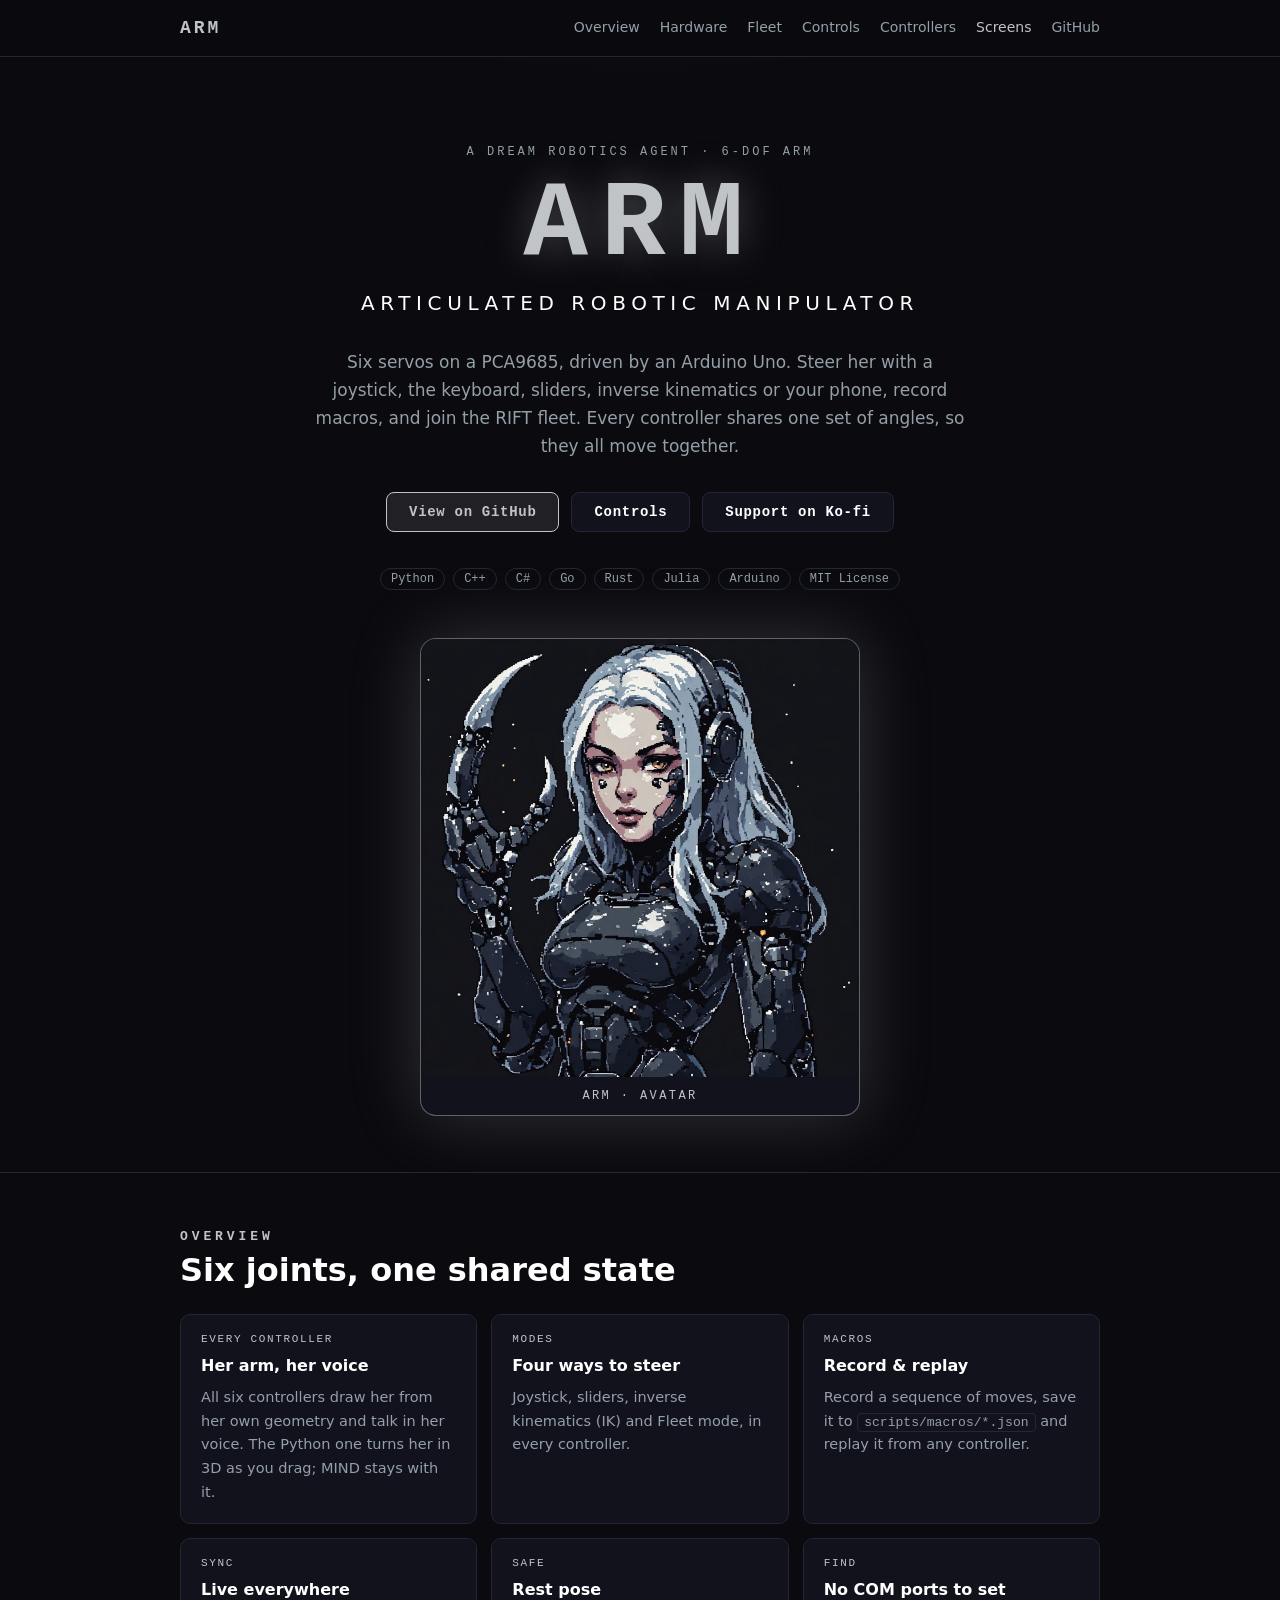
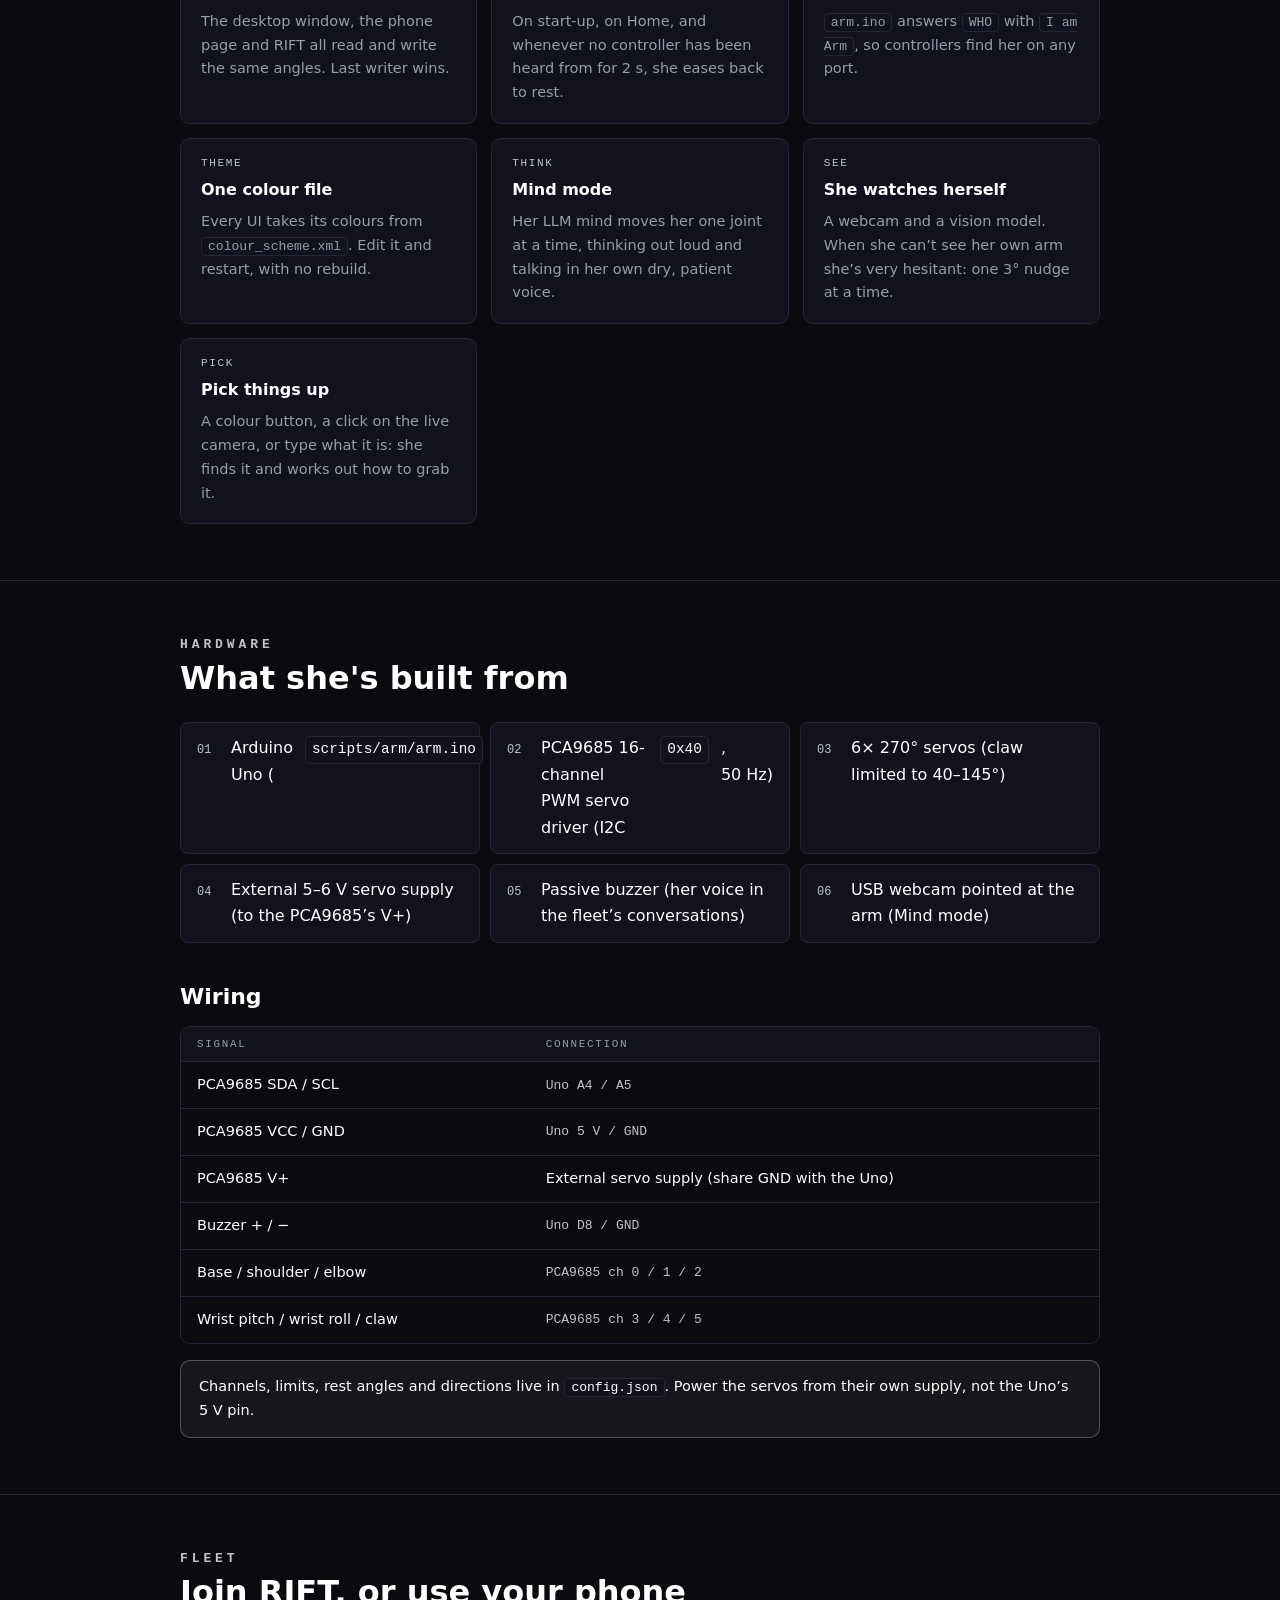
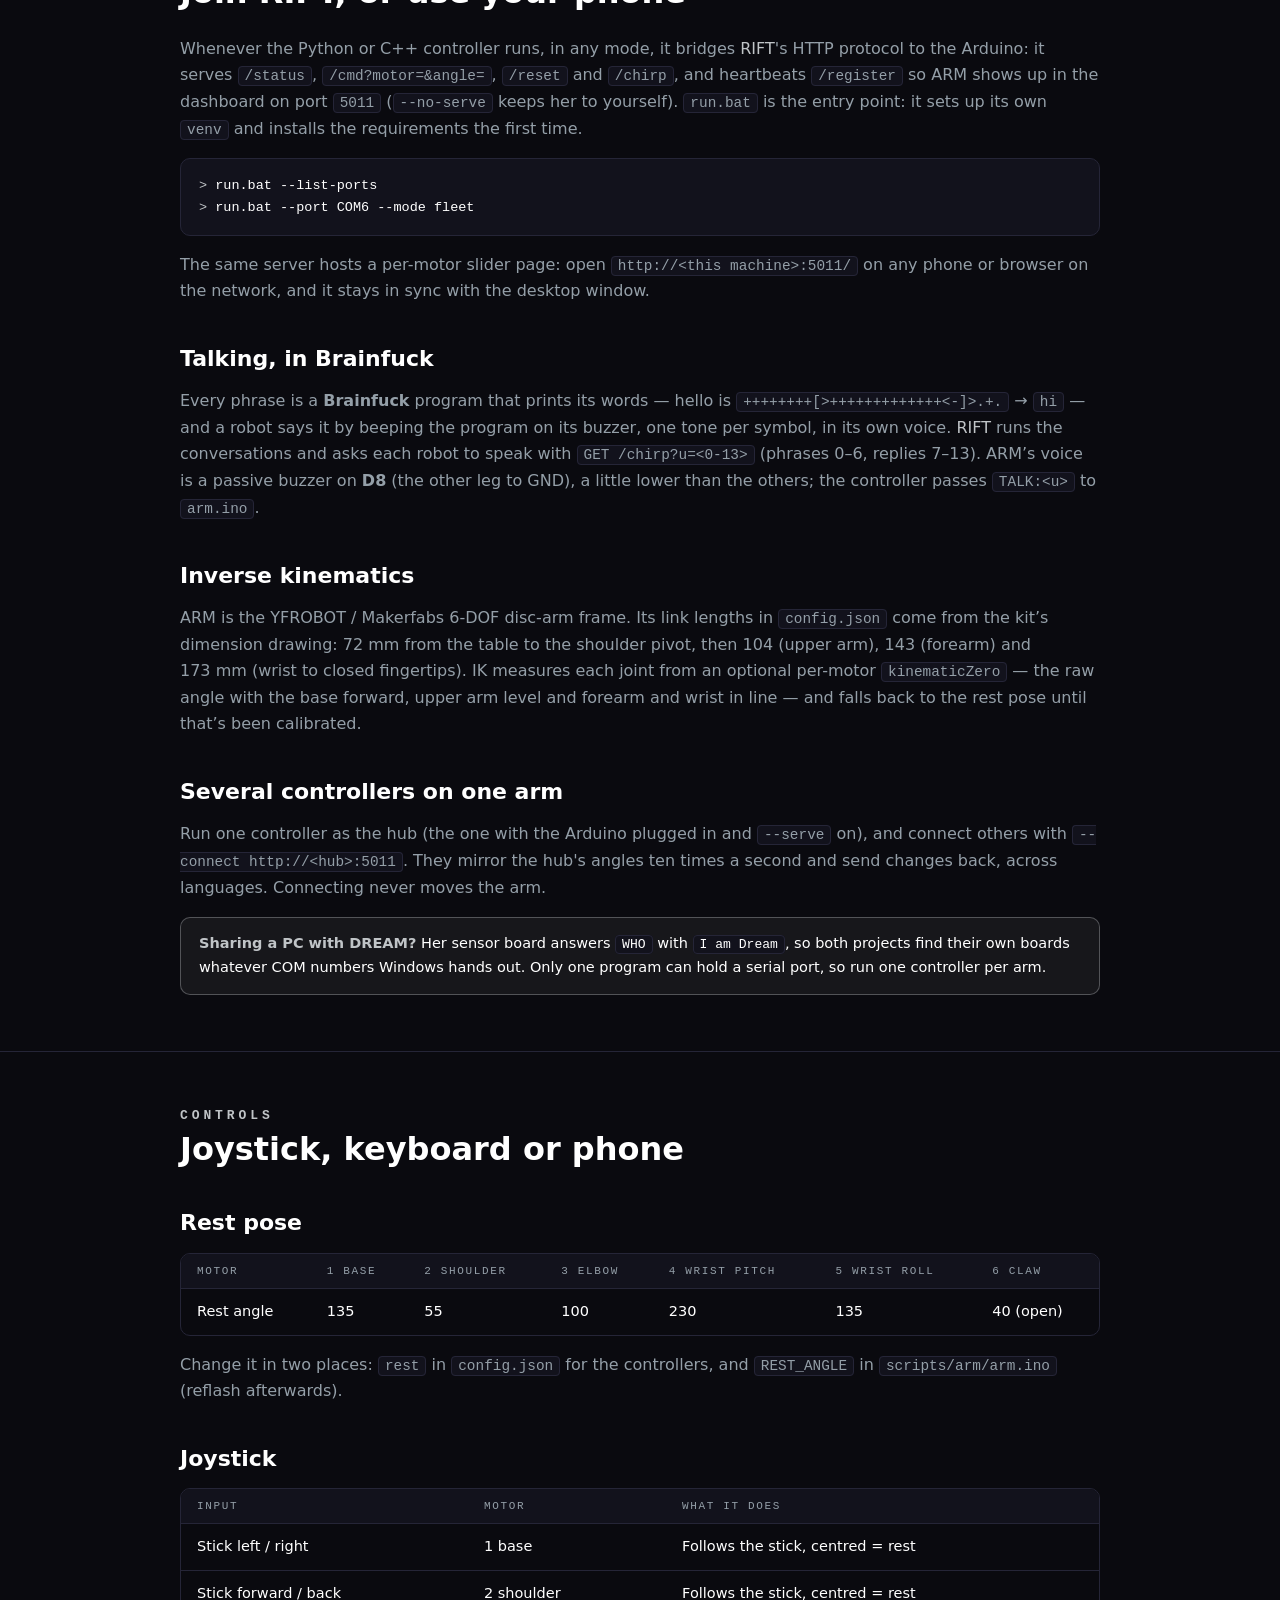
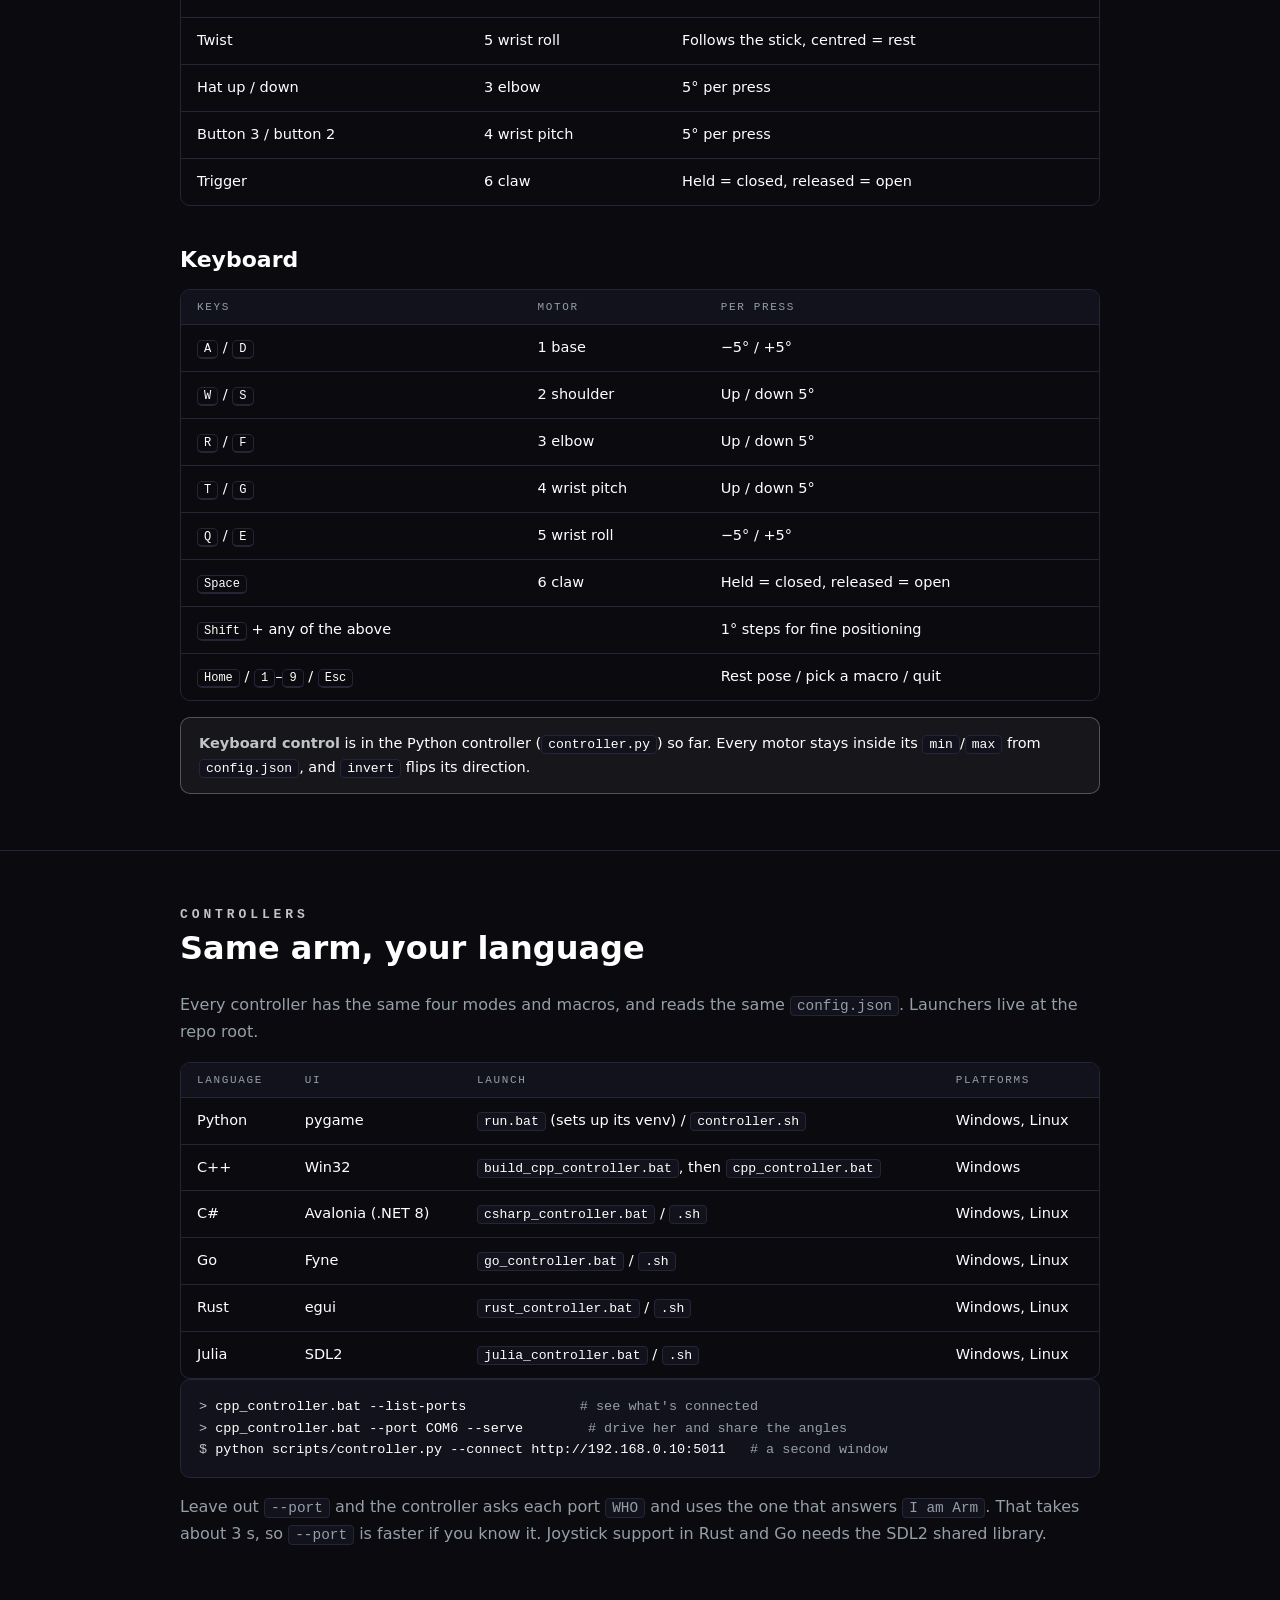
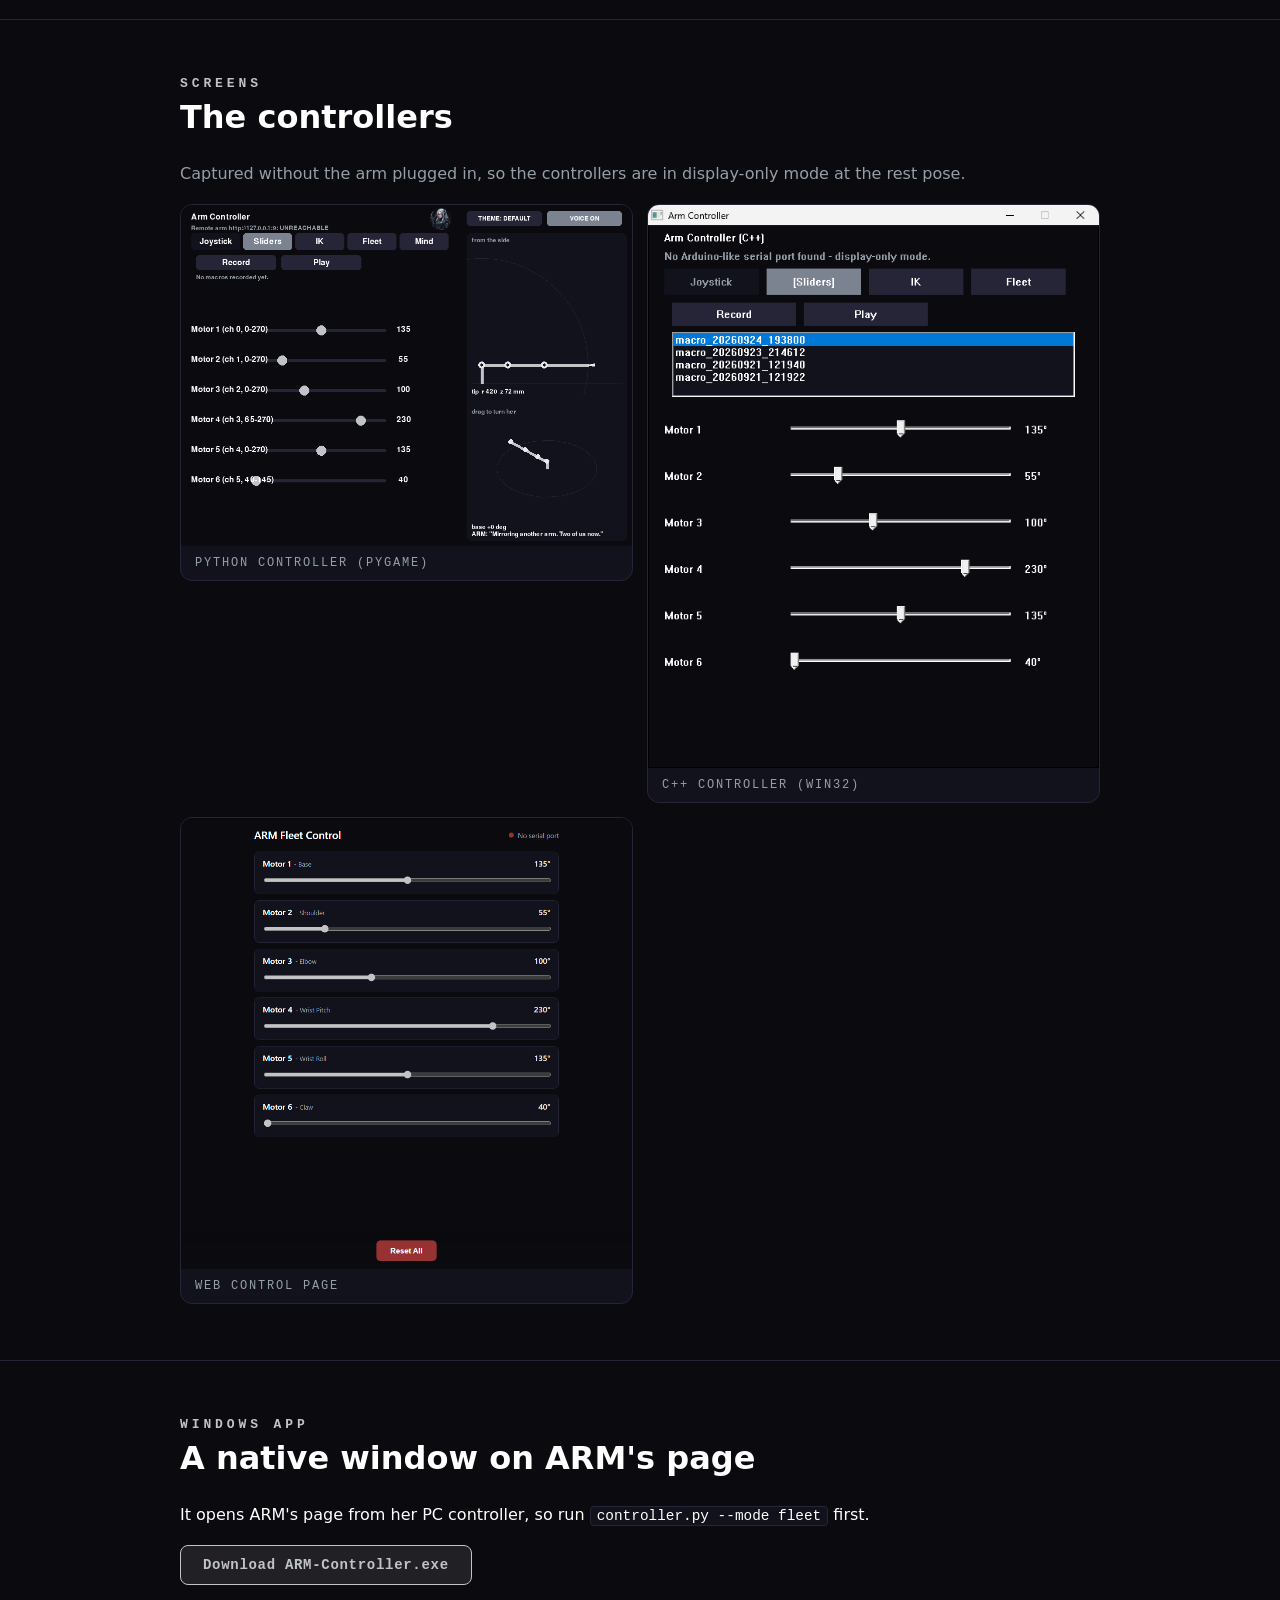
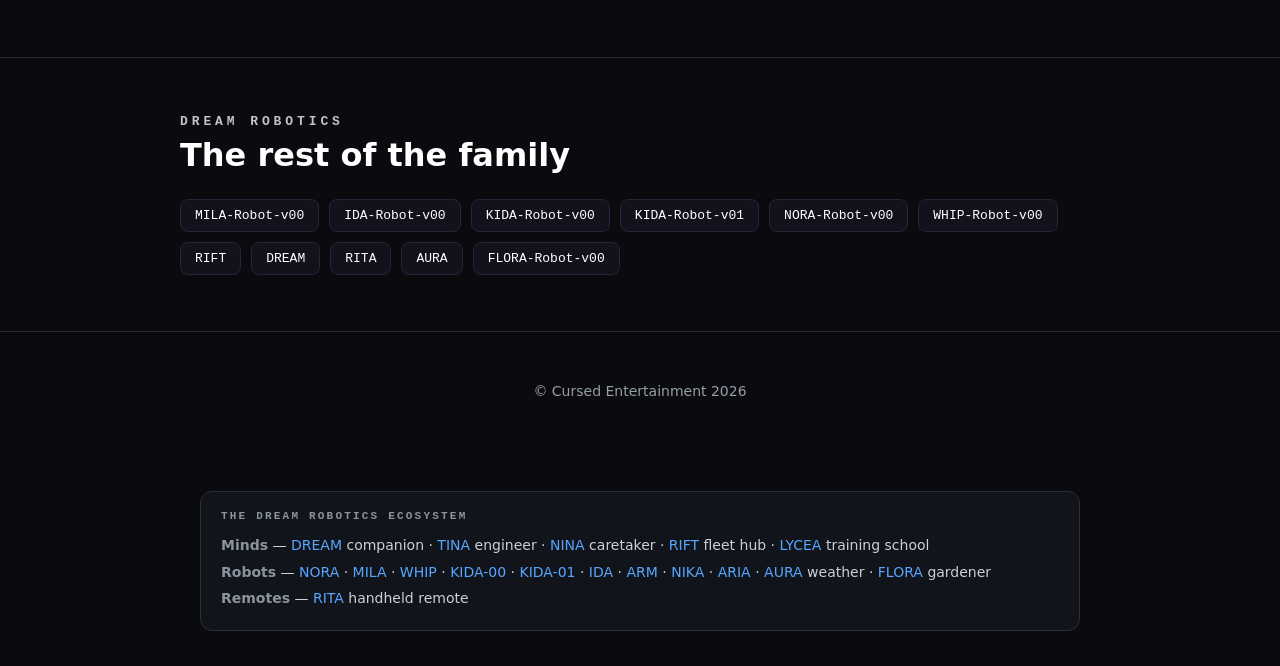
==== commit 45d44cf9: "AURA (weather) and FLORA (gardener) join the fleet: README avatars, ecosystem list, site Co-Authored" ====
--- a/index.html
+++ b/index.html
@@ -287,6 +287,8 @@
       <a href="https://github.com/CursedPrograms/RIFT">RIFT</a>
       <a href="https://github.com/CursedPrograms/DREAM">DREAM</a>
       <a href="https://github.com/CursedPrograms/RITA">RITA</a>
+      <a href="https://github.com/CursedPrograms/AURA">AURA</a>
+      <a href="https://github.com/CursedPrograms/FLORA-Robot-v00">FLORA-Robot-v00</a>
     </div>
   </div>
 </section>
@@ -300,7 +302,7 @@
 <section class="eco">
   <div class="eco-title">The DREAM Robotics ecosystem</div>
   <div><strong>Minds</strong> — <a href="https://cursedprograms.github.io/DREAM/">DREAM</a> companion · <a href="https://cursedprograms.github.io/TINA/">TINA</a> engineer · <a href="https://cursedprograms.github.io/NINA/">NINA</a> caretaker · <a href="https://cursedprograms.github.io/RIFT/">RIFT</a> fleet hub · <a href="https://github.com/CursedPrograms/LYCEA">LYCEA</a> training school</div>
-  <div><strong>Robots</strong> — <a href="https://cursedprograms.github.io/NORA-Robot-v00/">NORA</a> · <a href="https://cursedprograms.github.io/MILA-Robot-v00/">MILA</a> · <a href="https://cursedprograms.github.io/WHIP-Robot-v00/">WHIP</a> · <a href="https://cursedprograms.github.io/KIDA-Robot-v00/">KIDA-00</a> · <a href="https://cursedprograms.github.io/KIDA-Robot-v01/">KIDA-01</a> · <a href="https://cursedprograms.github.io/IDA-Robot-v00/">IDA</a> · <a href="https://cursedprograms.github.io/ARM-Robot-v01/">ARM</a> · <a href="https://cursedprograms.github.io/NIKA-Robot-v00/">NIKA</a> · <a href="https://cursedprograms.github.io/ARIA-Robot-v00/">ARIA</a></div>
+  <div><strong>Robots</strong> — <a href="https://cursedprograms.github.io/NORA-Robot-v00/">NORA</a> · <a href="https://cursedprograms.github.io/MILA-Robot-v00/">MILA</a> · <a href="https://cursedprograms.github.io/WHIP-Robot-v00/">WHIP</a> · <a href="https://cursedprograms.github.io/KIDA-Robot-v00/">KIDA-00</a> · <a href="https://cursedprograms.github.io/KIDA-Robot-v01/">KIDA-01</a> · <a href="https://cursedprograms.github.io/IDA-Robot-v00/">IDA</a> · <a href="https://cursedprograms.github.io/ARM-Robot-v01/">ARM</a> · <a href="https://cursedprograms.github.io/NIKA-Robot-v00/">NIKA</a> · <a href="https://cursedprograms.github.io/ARIA-Robot-v00/">ARIA</a> · <a href="https://cursedprograms.github.io/AURA/">AURA</a> weather · <a href="https://cursedprograms.github.io/FLORA-Robot-v00/">FLORA</a> gardener</div>
   <div><strong>Remotes</strong> — <a href="https://cursedprograms.github.io/RITA/">RITA</a> handheld remote</div>
 </section>
 <!-- DREAM-ECOSYSTEM:END -->
